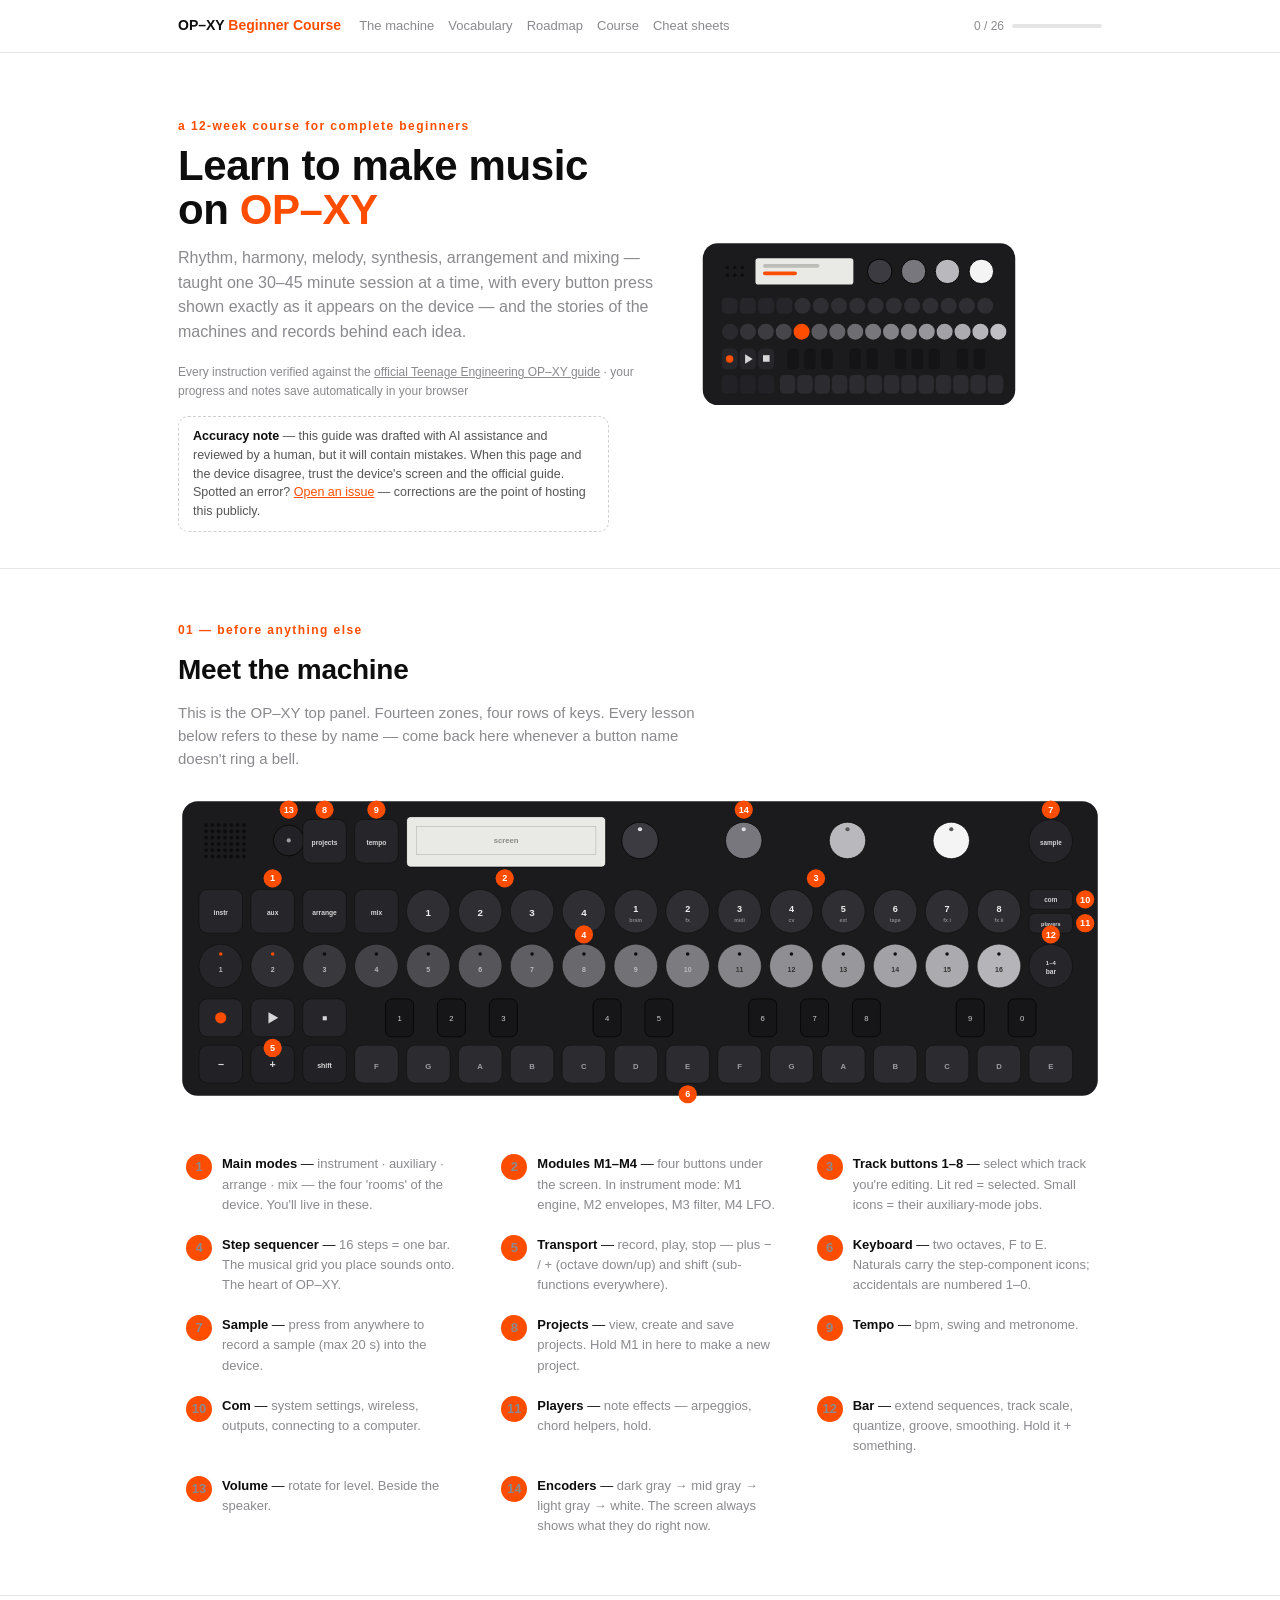
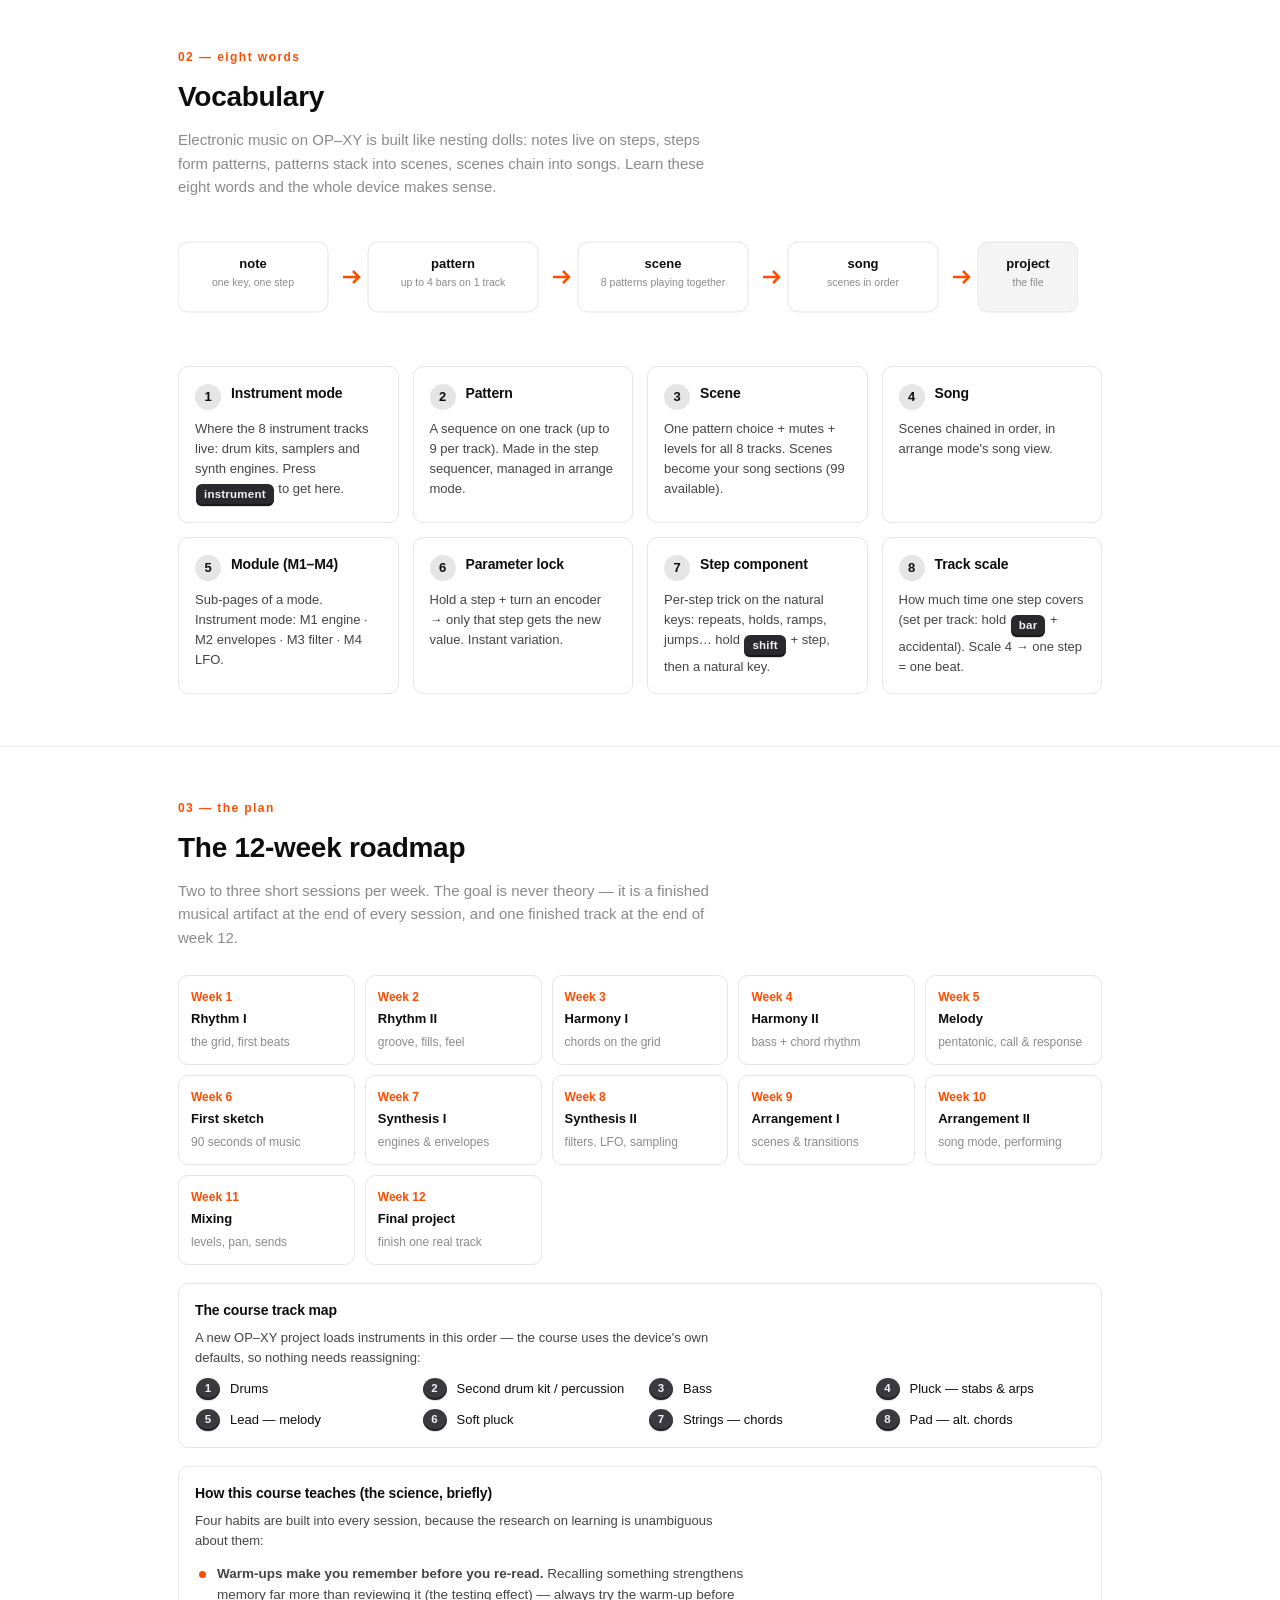
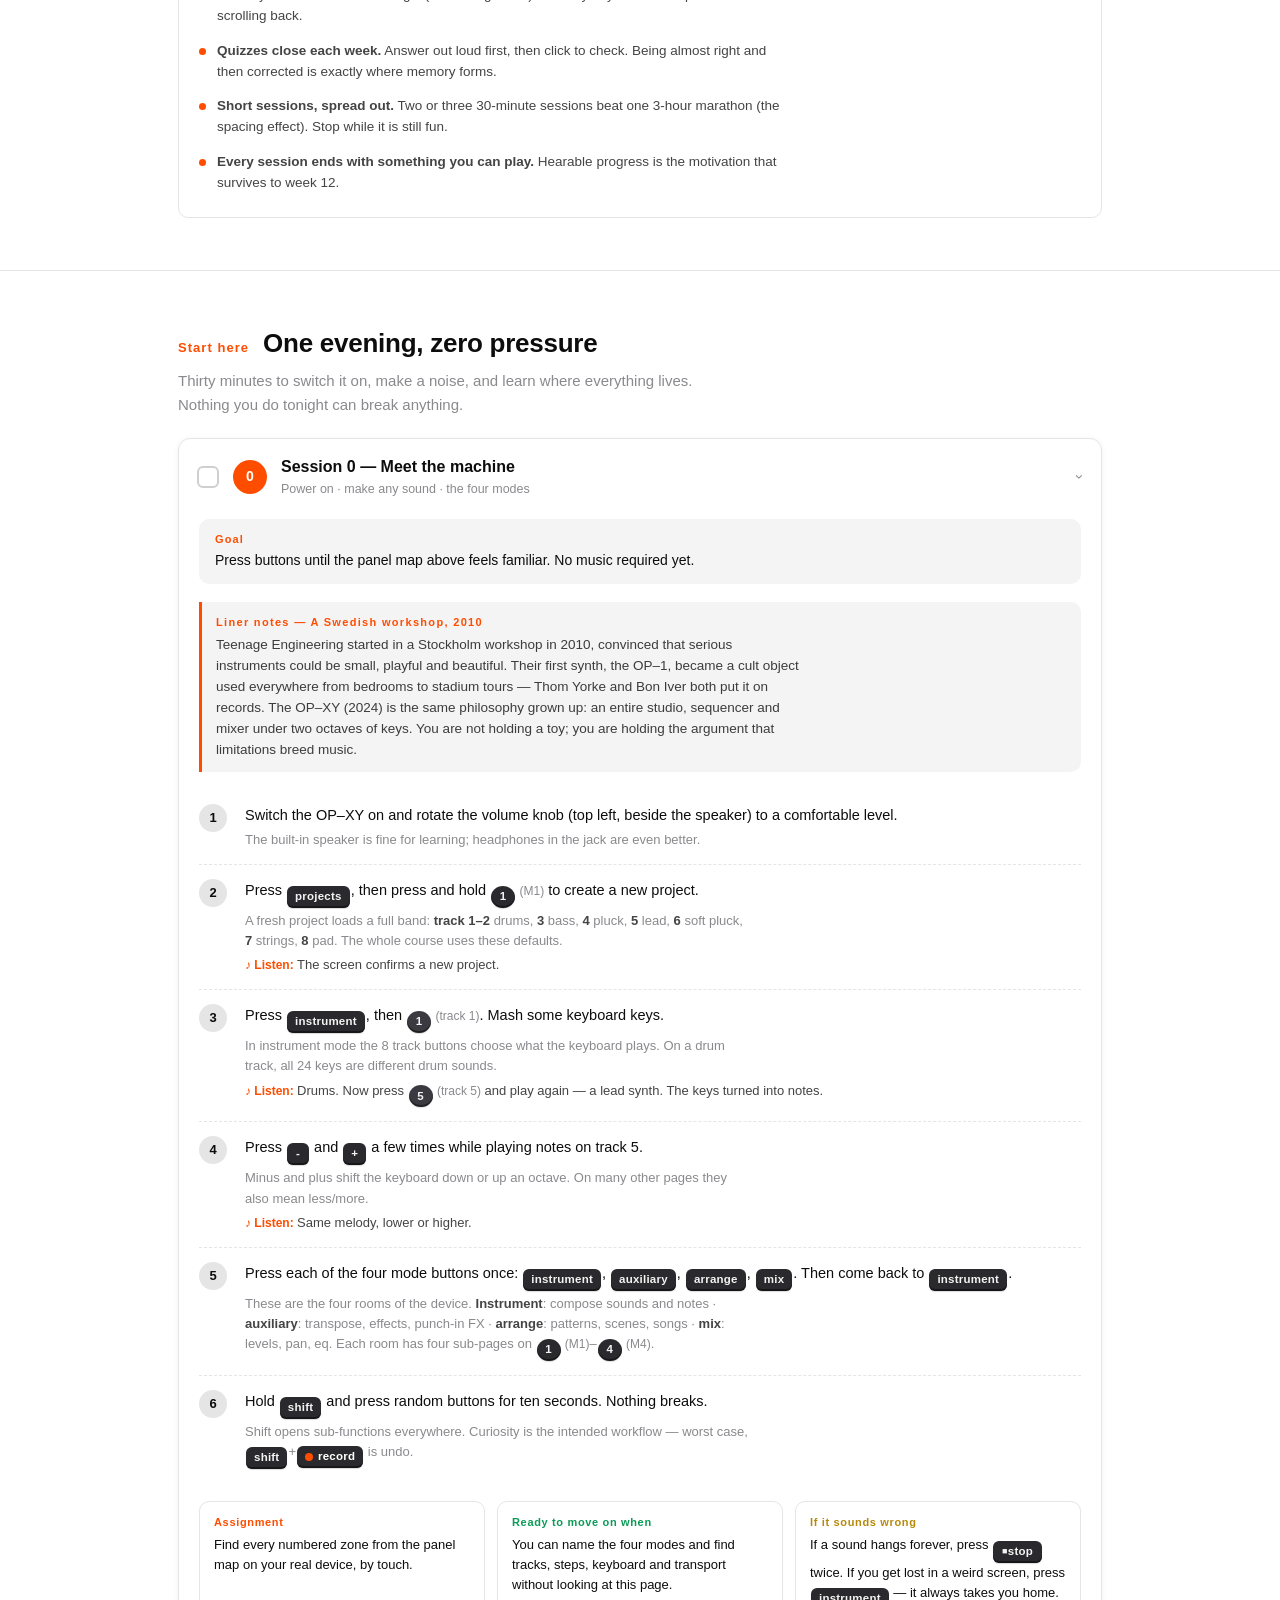
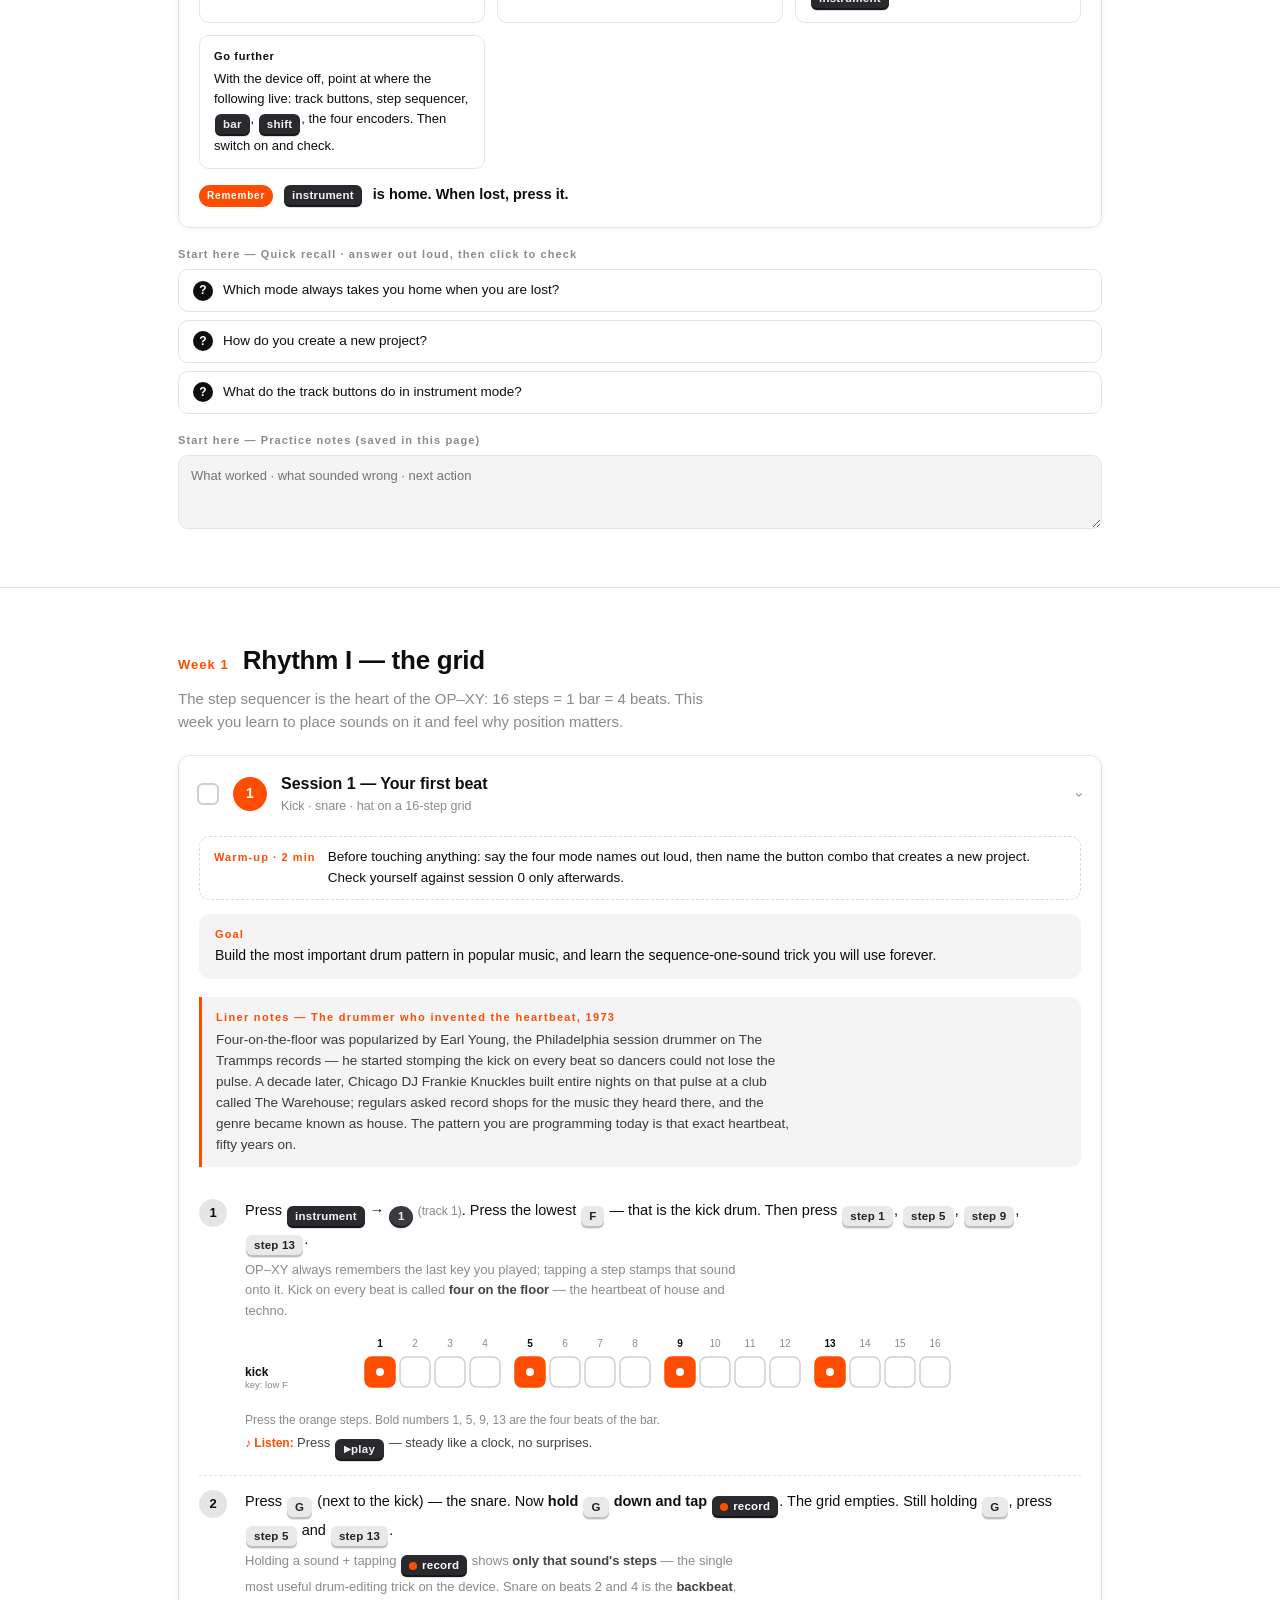
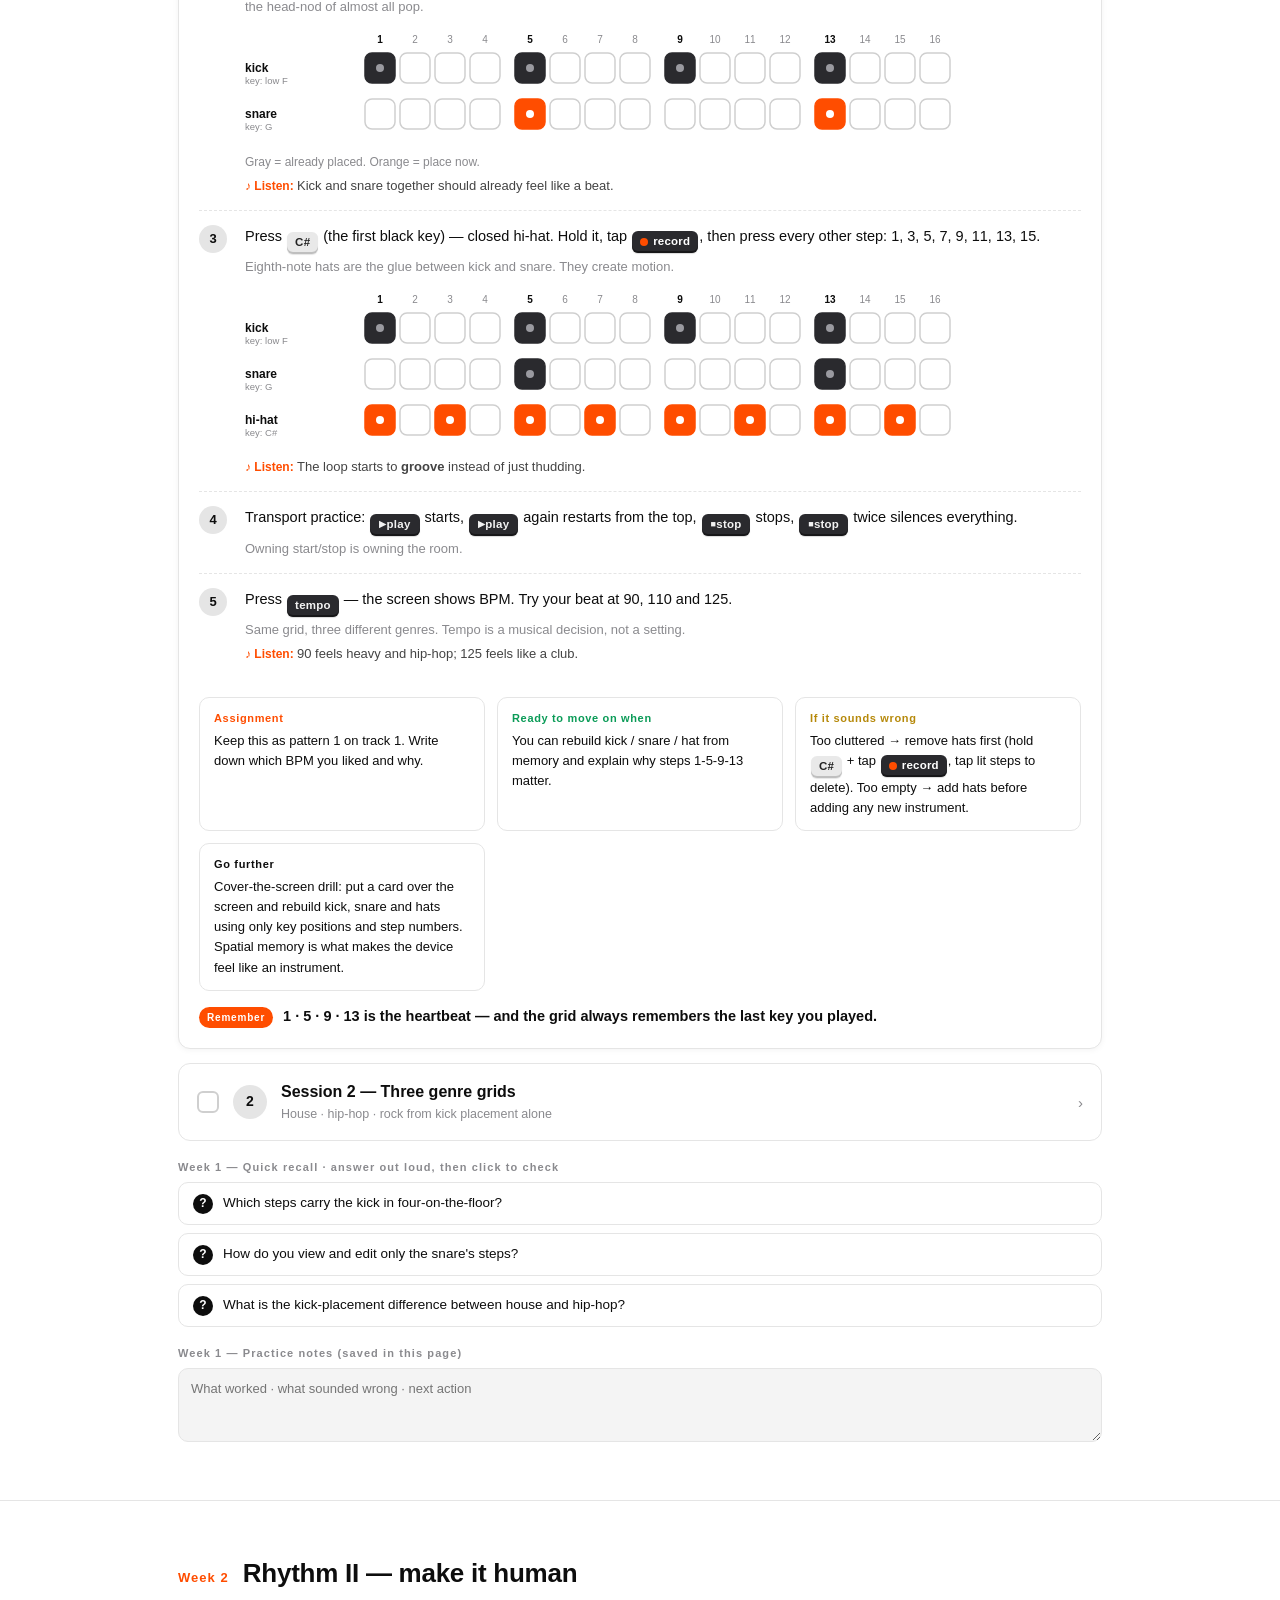
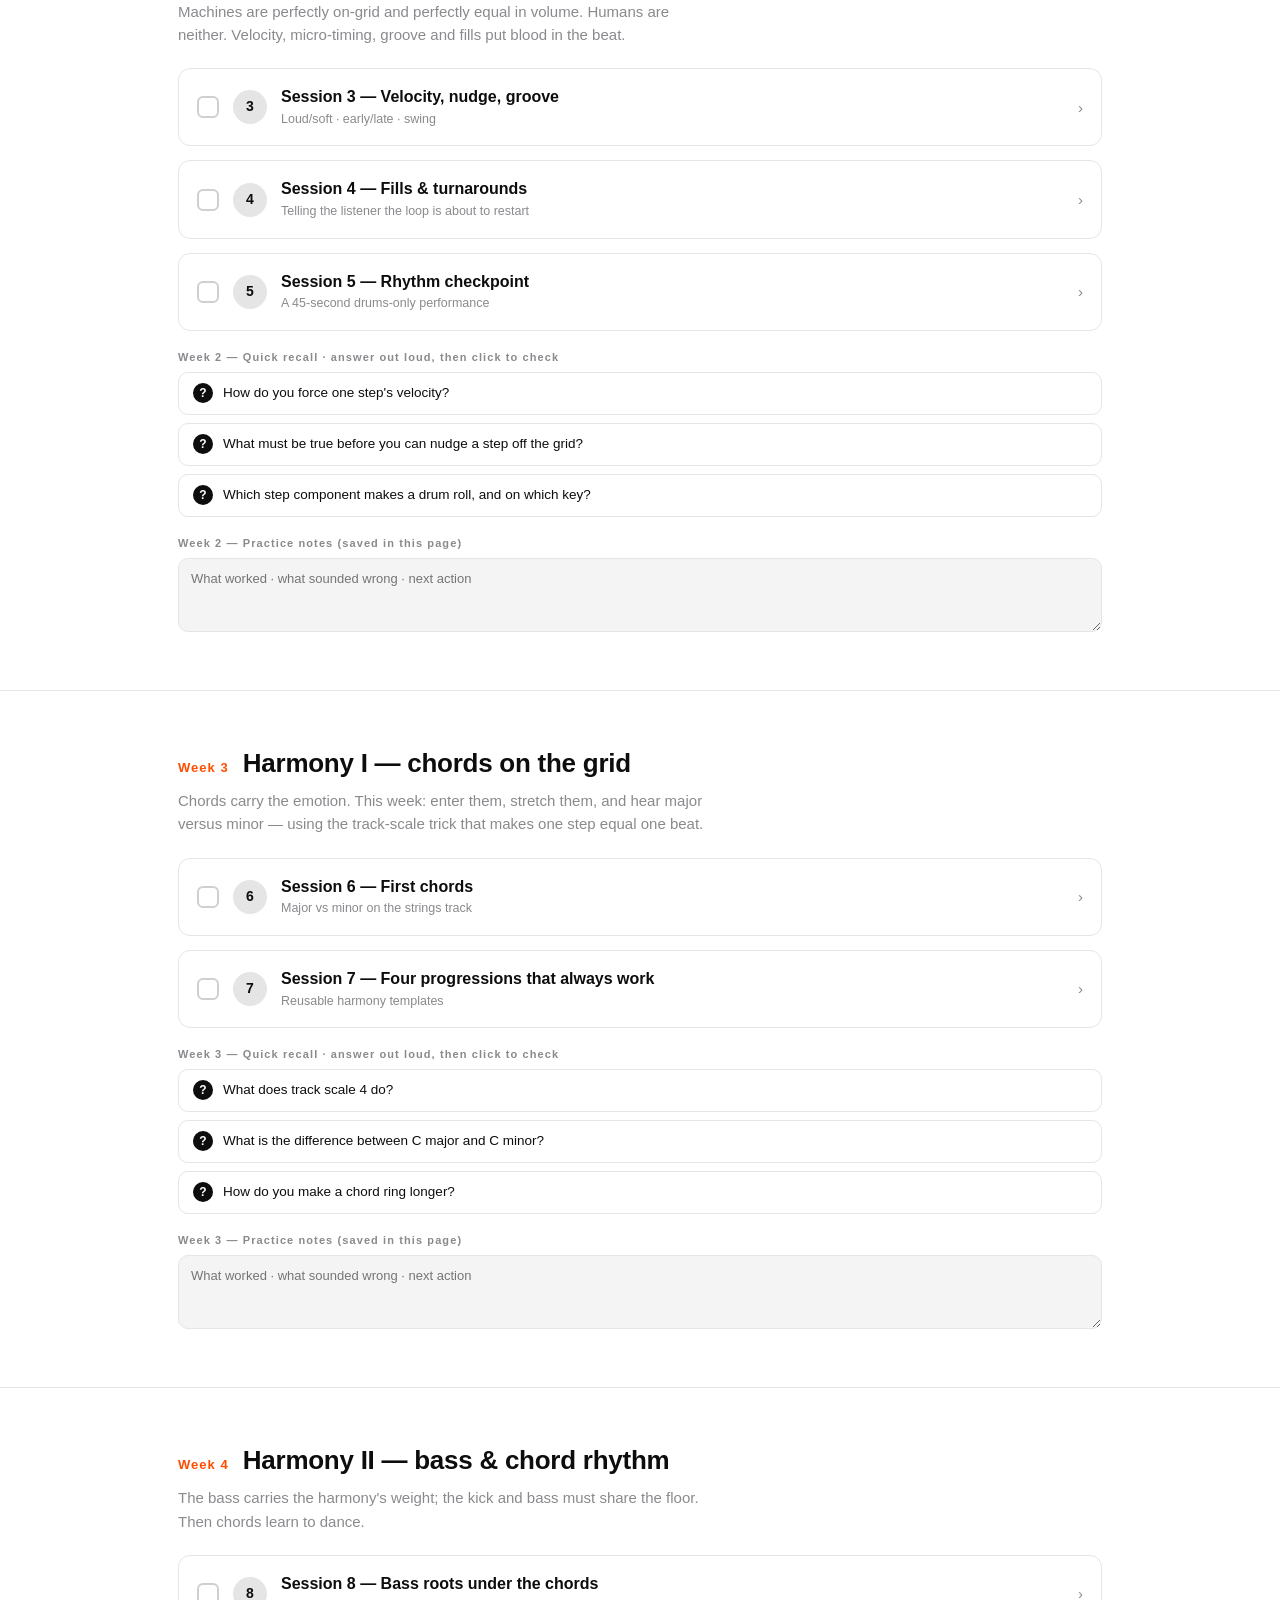
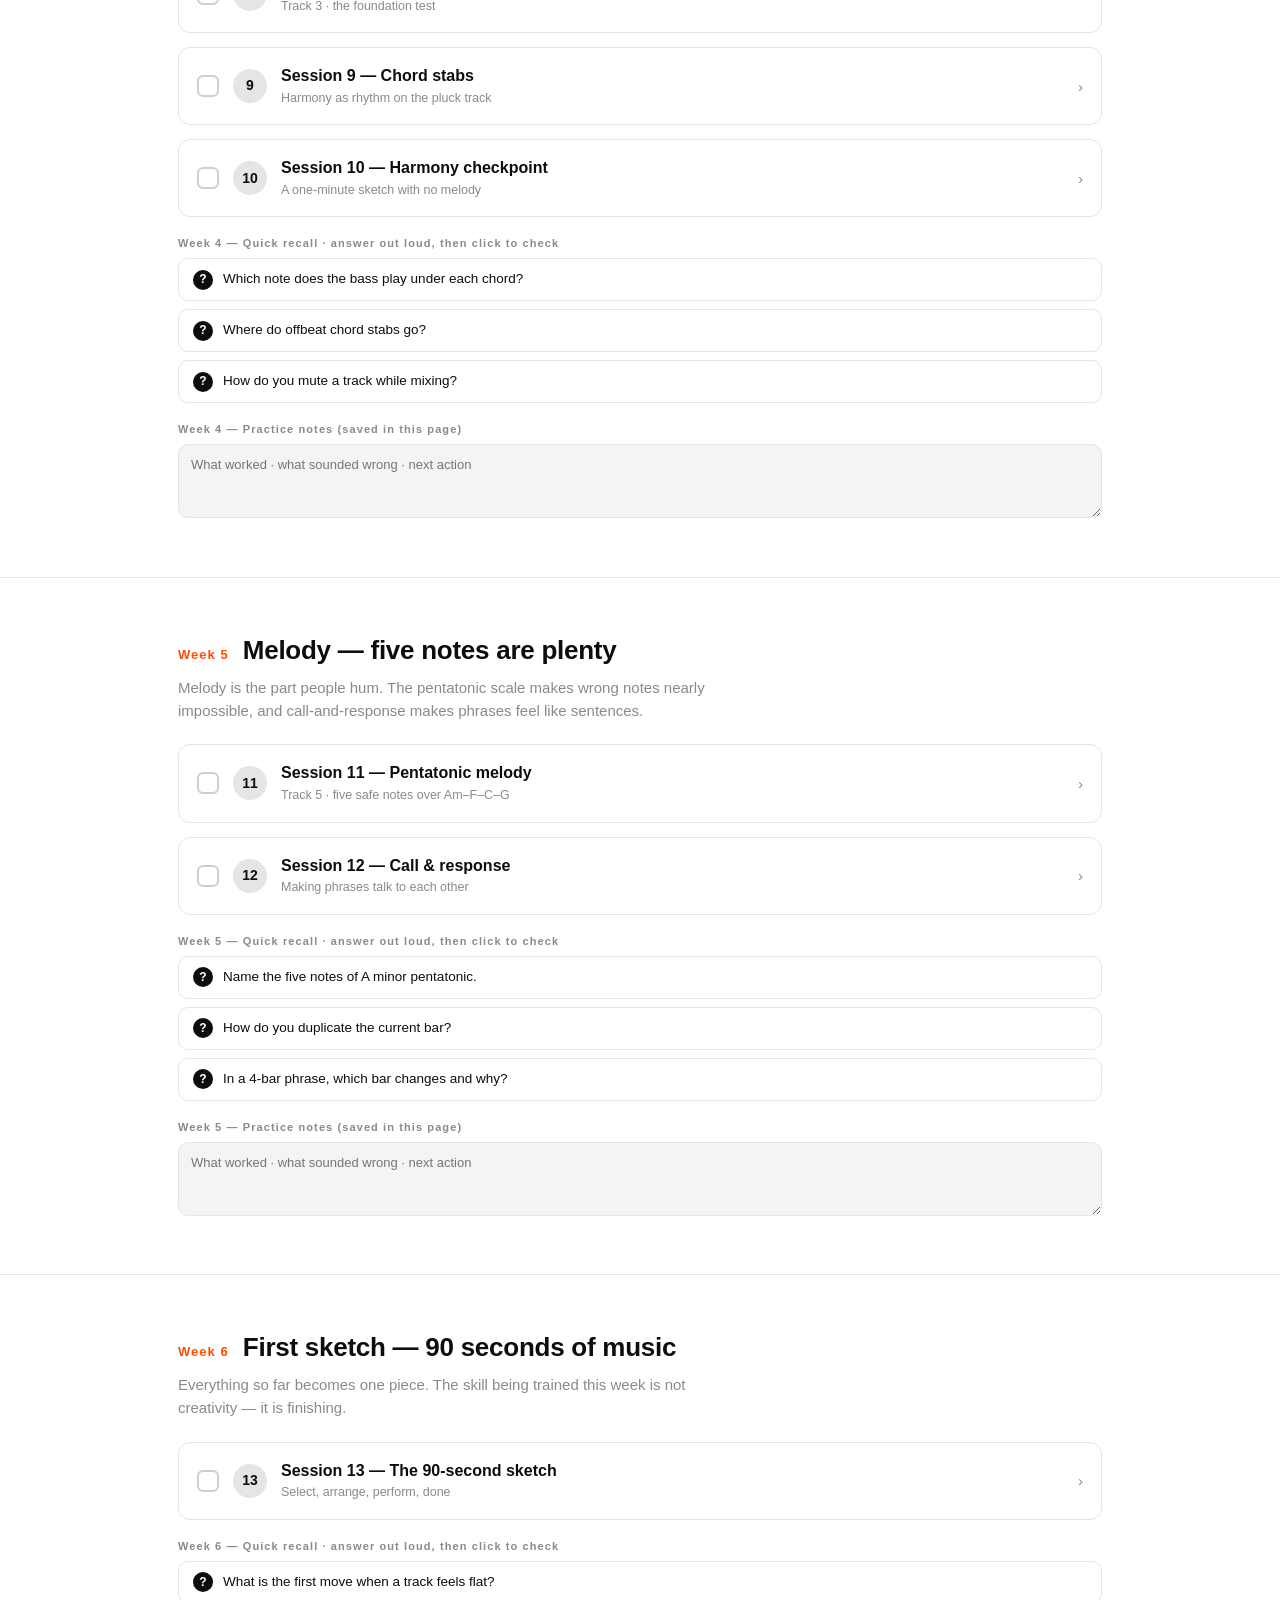
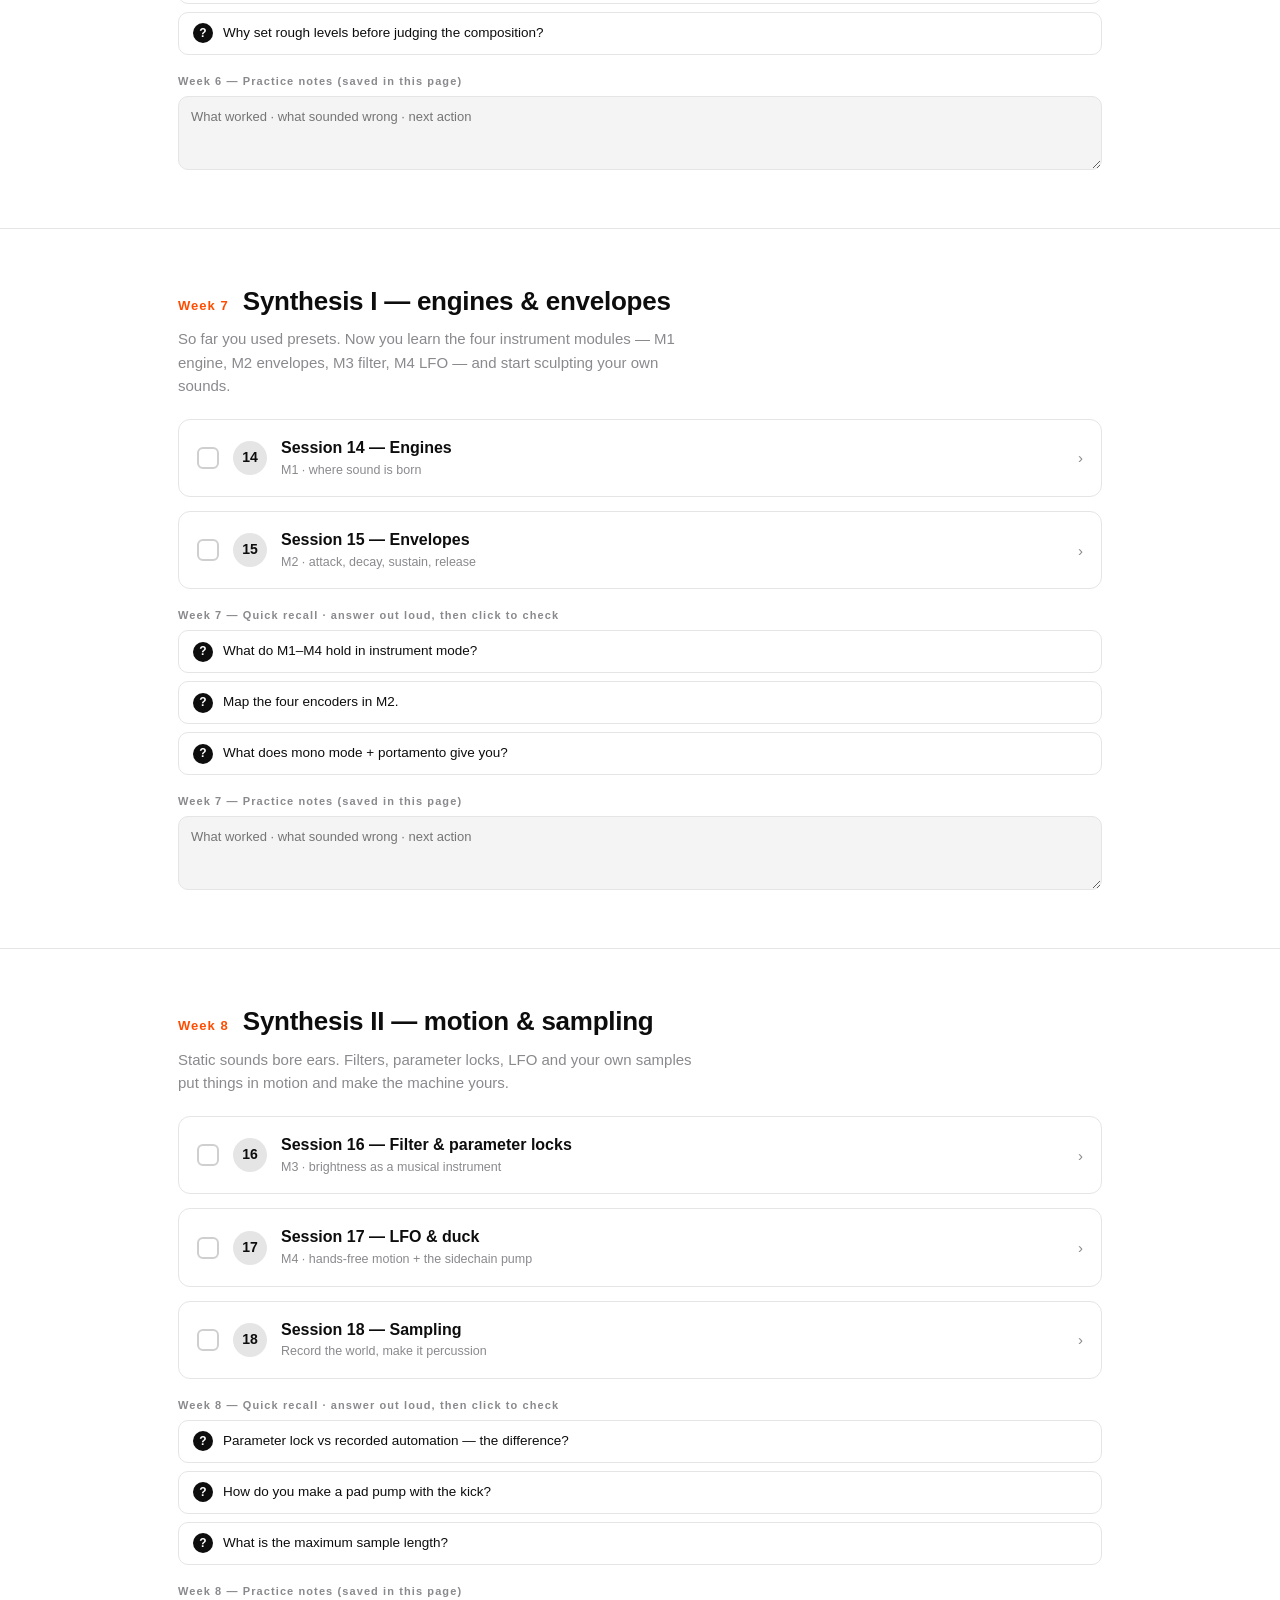
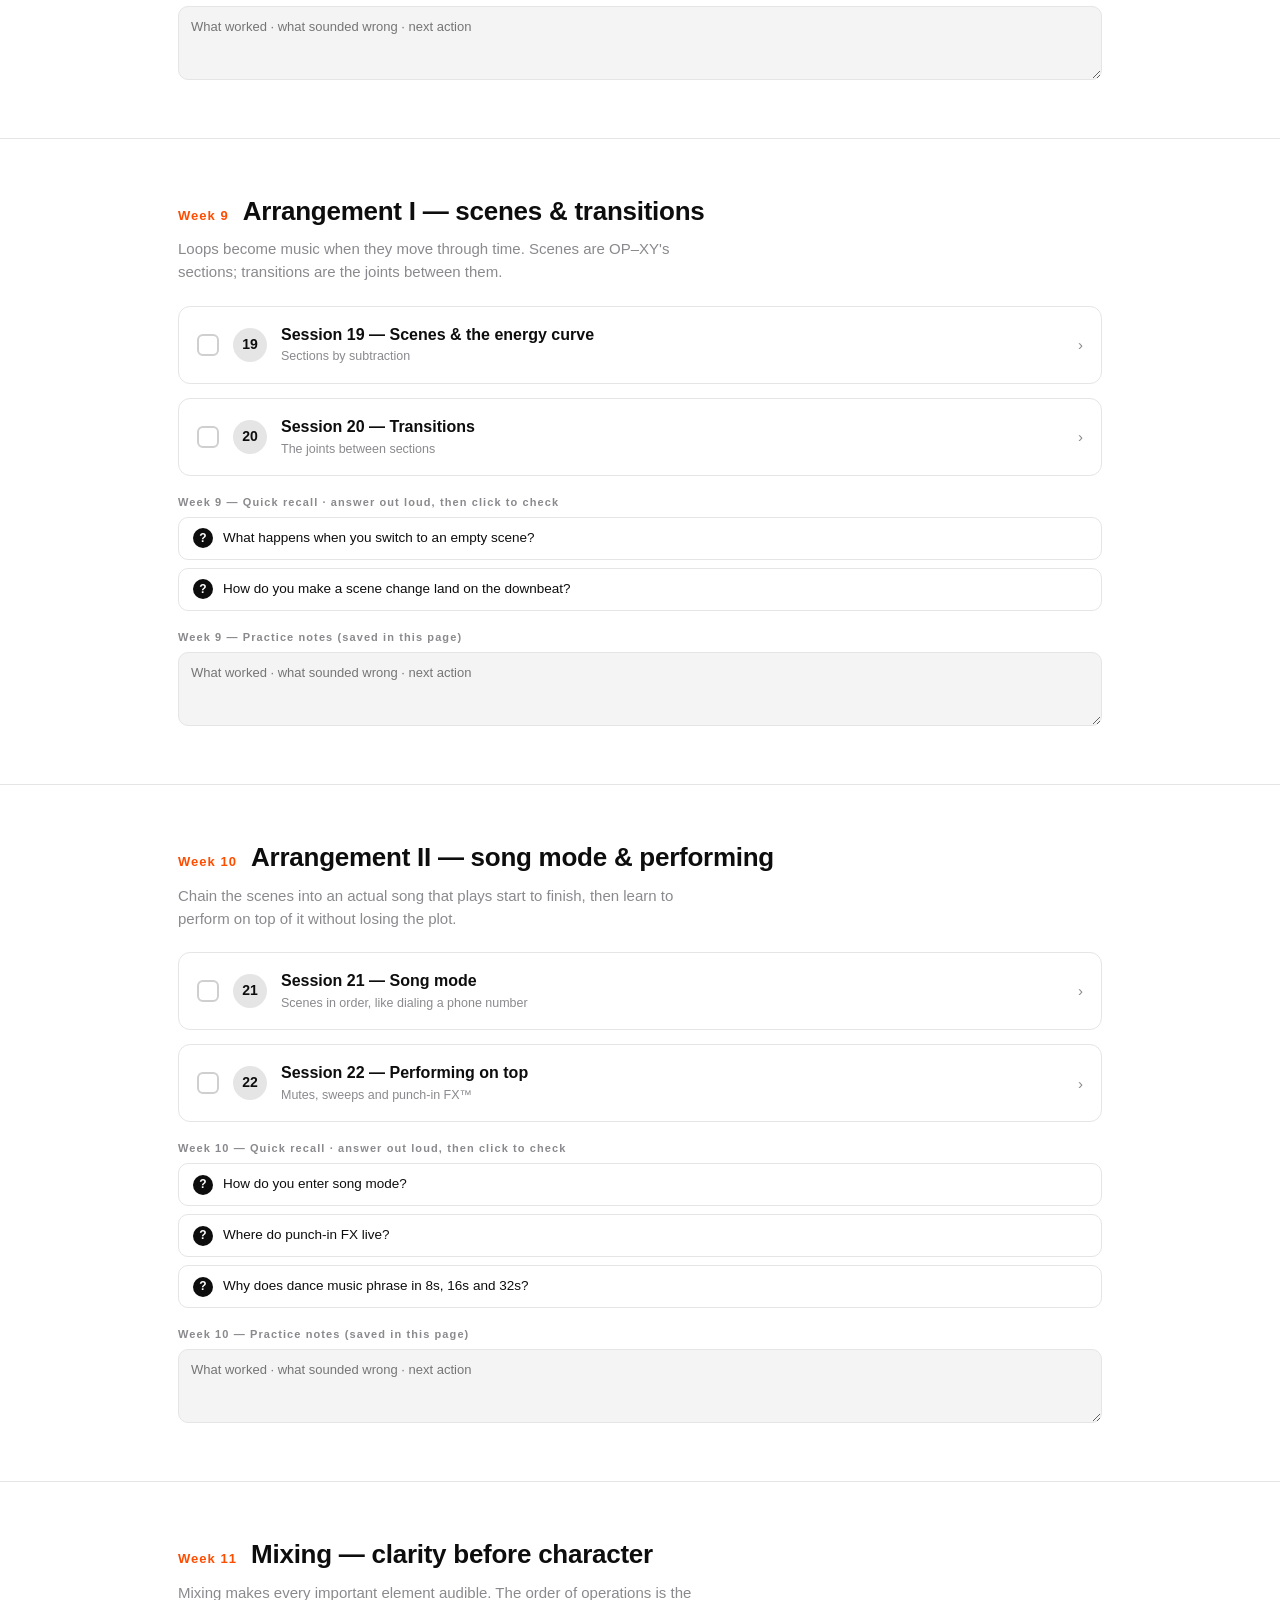
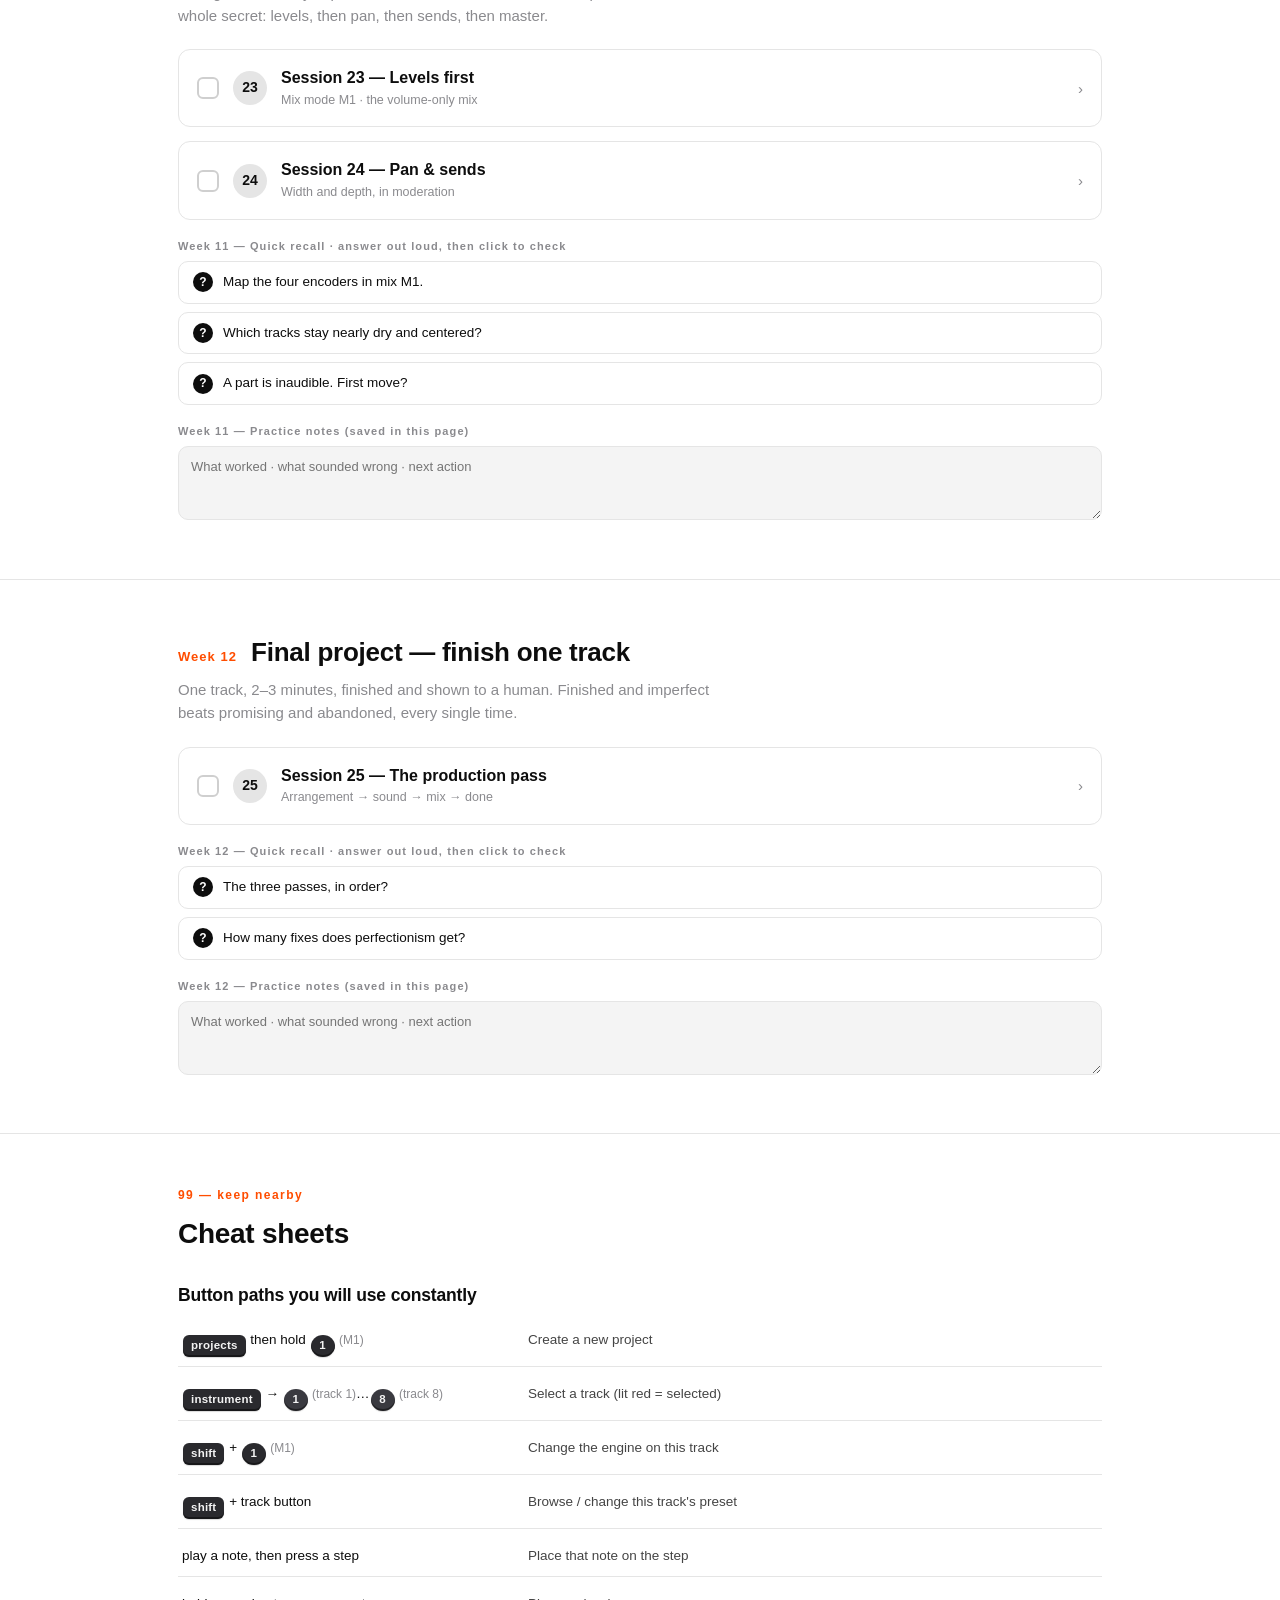
==== index.html @ 3b0684fc "Learn Music with OP-XY: a 12-week visual beginner course Single-file static site: 26 sessions, annot" ====
<!doctype html>
<html lang="en">
<head>
<meta charset="utf-8">
<meta name="viewport" content="width=device-width, initial-scale=1">
<title>Learn Music with OP–XY — a 12-week beginner course</title>
<meta name="description" content="A free, hands-on 12-week course for learning electronic music on the Teenage Engineering OP-XY: rhythm, harmony, melody, synthesis, arrangement and mixing, with visual step grids, keyboard diagrams and every button press shown.">
<meta property="og:title" content="Learn Music with OP–XY — a 12-week beginner course">
<meta property="og:description" content="From first beat to finished track: a free, visual, hands-on OP-XY course for complete beginners.">
<style>
:root{
  --ink:#0d0d0d; --paper:#ffffff; --soft:#f4f4f4; --line:#e5e5e5;
  --mid:#8a8a8e; --orange:#FF4D00; --panel:#1c1c1f; --key:#2a2a2e;
}
*{box-sizing:border-box; margin:0; padding:0}
html{scroll-behavior:smooth}
body{
  font-family:"Helvetica Neue",Helvetica,Arial,sans-serif;
  background:var(--paper); color:var(--ink);
  font-size:15px; line-height:1.55;
  -webkit-font-smoothing:antialiased;
}
.wrap{max-width:980px; margin:0 auto; padding:0 28px}
a{color:var(--ink)}
h1,h2,h3,h4{font-weight:600; letter-spacing:-.01em}
p{max-width:72ch}

/* ---------- top nav ---------- */
nav{
  position:sticky; top:0; z-index:50; background:rgba(255,255,255,.95);
  backdrop-filter:blur(8px); border-bottom:1px solid var(--line);
}
nav .wrap{display:flex; align-items:center; gap:18px; height:52px}
nav .brand{font-weight:700; font-size:14px; white-space:nowrap}
nav .brand span{color:var(--orange)}
nav .links{display:flex; gap:14px; overflow-x:auto; font-size:13px; color:var(--mid)}
nav .links a{color:var(--mid); text-decoration:none; white-space:nowrap}
nav .links a:hover{color:var(--ink)}
#progressWrap{margin-left:auto; display:flex; align-items:center; gap:8px; font-size:12px; color:var(--mid); white-space:nowrap}
#progressBar{width:90px; height:4px; background:var(--line); border-radius:2px; overflow:hidden}
#progressBar i{display:block; height:100%; width:0%; background:var(--orange); transition:width .3s}

/* ---------- hero ---------- */
header.hero{padding:64px 0 36px; border-bottom:1px solid var(--line)}
header.hero .cols{display:flex; gap:40px; align-items:center; flex-wrap:wrap}
header.hero img{width:300px; max-width:100%; border-radius:8px}
header.hero h1{font-size:42px; line-height:1.05; margin-bottom:14px}
header.hero h1 em{font-style:normal; color:var(--orange)}
header.hero p.sub{color:var(--mid); font-size:16px; max-width:54ch}
.meta{margin-top:18px; font-size:12px; color:var(--mid)}
.meta a{color:var(--mid)}
.accnote{margin-top:16px; border:1.5px dashed #cfcfcf; border-radius:10px; padding:10px 14px; font-size:12.5px; color:#555; max-width:62ch; line-height:1.5}
.accnote b{color:var(--ink)}
.accnote a{color:var(--orange)}

/* ---------- section scaffolding ---------- */
section.block{padding:52px 0; border-bottom:1px solid var(--line)}
.kicker{font-size:12px; text-transform:lowercase; letter-spacing:.12em; color:var(--orange); font-weight:700; margin-bottom:8px}
section.block>.wrap>h2{font-size:28px; margin-bottom:10px}
.lede{color:var(--mid); margin-bottom:26px; max-width:64ch}

/* numbered circle badge, TE style */
.badge{
  display:inline-flex; width:26px; height:26px; border-radius:50%;
  background:var(--line); color:var(--ink); font-size:13px; font-weight:600;
  align-items:center; justify-content:center; flex:none;
}
.badge.orange{background:var(--orange); color:#fff}

/* ---------- key / button chips ---------- */
.k{
  display:inline-flex; align-items:center; justify-content:center;
  min-width:22px; height:22px; padding:0 8px; border-radius:6px;
  background:var(--key); color:#f3f3f3; font-size:11.5px; font-weight:600;
  vertical-align:-5px; letter-spacing:.02em; white-space:nowrap;
  box-shadow:inset 0 -2px 0 rgba(0,0,0,.45), 0 1px 1px rgba(0,0,0,.15);
  margin:0 1px;
}
.k.km{border-radius:50%; min-width:24px; width:24px; padding:0}      /* M1-M4 */
.k.ktr{border-radius:50%; min-width:24px; width:24px; padding:0; background:#3a3a40}
.k.kw{background:#e9e9e9; color:#222; box-shadow:inset 0 -2px 0 rgba(0,0,0,.18), 0 1px 1px rgba(0,0,0,.1)}
.k.kacc{background:#111; border:1px solid #3c3c42}
.k.krec{background:#2a2a2e; color:#fff}
.k.krec::before{content:""; width:8px; height:8px; border-radius:50%; background:var(--orange); margin-right:5px}
.k.kplay::before{content:"▶"; font-size:9px; margin-right:0px}
.k.kstop::before{content:"■"; font-size:9px; margin-right:0px}
.k.kplay,.k.kstop{padding:0 9px}
.k.kplay::after,.k.kstop::after{content:none}
.enc{
  display:inline-block; width:15px; height:15px; border-radius:50%;
  vertical-align:-2px; border:1px solid rgba(0,0,0,.35); margin:0 2px;
  box-shadow:inset -2px -2px 3px rgba(0,0,0,.25);
}
.enc.dark{background:#3b3b41}.enc.mid{background:#77777d}.enc.light{background:#b9b9bd}.enc.white{background:#f4f4f4}
.encname{font-size:12px; color:var(--mid)}

/* ---------- cards / tables ---------- */
.cardgrid{display:grid; grid-template-columns:repeat(auto-fill,minmax(210px,1fr)); gap:14px}
.card{border:1px solid var(--line); border-radius:10px; padding:16px; background:#fff}
.card h4{font-size:14px; margin-bottom:6px}
.card p{font-size:13px; color:#444}
.card .term{display:flex; gap:10px; align-items:center; margin-bottom:8px}

table.t{width:100%; border-collapse:collapse; font-size:13.5px}
table.t th{ text-align:left; font-size:11px; letter-spacing:.1em; text-transform:lowercase; color:var(--mid); font-weight:600; padding:8px 10px; border-bottom:2px solid var(--ink)}
table.t td{padding:9px 10px; border-bottom:1px solid var(--line); vertical-align:top}
table.t tr td:first-child{white-space:nowrap}

/* ---------- roadmap ---------- */
.roadmap{display:grid; grid-template-columns:repeat(auto-fill,minmax(150px,1fr)); gap:10px}
.roadmap .wk{border:1px solid var(--line); border-radius:10px; padding:12px}
.roadmap .wk b{display:block; font-size:12px; color:var(--orange); margin-bottom:2px}
.roadmap .wk span{font-size:13px; font-weight:600; display:block}
.roadmap .wk em{font-style:normal; font-size:12px; color:var(--mid)}

/* ---------- week & session ---------- */
.weekhead{display:flex; align-items:baseline; gap:14px; margin:0 0 6px}
.weekhead .wno{font-size:13px; font-weight:700; color:var(--orange); letter-spacing:.08em}
.weekhead h2{font-size:26px}
.weekgoal{color:var(--mid); margin-bottom:22px; max-width:64ch}

details.session{border:1px solid var(--line); border-radius:12px; margin-bottom:14px; background:#fff; overflow:hidden}
details.session[open]{box-shadow:0 1px 6px rgba(0,0,0,.05)}
details.session>summary{
  list-style:none; cursor:pointer; display:flex; align-items:center; gap:14px;
  padding:16px 18px; user-select:none;
}
details.session>summary::-webkit-details-marker{display:none}
details.session>summary .sno{
  flex:none; width:34px; height:34px; border-radius:50%; background:var(--line);
  display:flex; align-items:center; justify-content:center; font-weight:700; font-size:14px;
}
details.session[open]>summary .sno{background:var(--orange); color:#fff}
details.session>summary .stitle{font-weight:600; font-size:16px}
details.session>summary .ssub{font-size:12.5px; color:var(--mid); display:block; font-weight:400}
details.session>summary .chev{margin-left:auto; color:var(--mid); transition:transform .2s; flex:none}
details.session[open]>summary .chev{transform:rotate(90deg)}
.done-toggle{
  flex:none; width:22px; height:22px; border-radius:6px; border:2px solid #cfcfcf;
  background:#fff; cursor:pointer; position:relative;
}
.done-toggle.on{background:var(--orange); border-color:var(--orange)}
.done-toggle.on::after{content:"✓"; color:#fff; font-size:13px; font-weight:700; position:absolute; inset:0; display:flex; align-items:center; justify-content:center}
details.session.isdone>summary .stitle{color:var(--mid); text-decoration:line-through; text-decoration-thickness:1px}

.sbody{padding:4px 20px 20px}
.goal{
  background:var(--soft); border-radius:10px; padding:12px 16px; margin-bottom:18px;
  font-size:14px; max-width:none;
}
.goal b{color:var(--orange); font-size:11px; letter-spacing:.1em; display:block; margin-bottom:2px}

ol.steps{list-style:none; counter-reset:st}
ol.steps>li{
  counter-increment:st; position:relative; padding:14px 0 14px 46px;
  border-top:1px dashed var(--line);
}
ol.steps>li:first-child{border-top:none}
ol.steps>li::before{
  content:counter(st); position:absolute; left:0; top:14px;
  width:28px; height:28px; border-radius:50%; background:var(--line);
  display:flex; align-items:center; justify-content:center; font-size:13px; font-weight:700;
}
.do{font-size:14.5px; margin-bottom:3px}
.why{font-size:13px; color:var(--mid); max-width:70ch}
.why b{color:#444; font-weight:600}
.listen{font-size:13px; color:#444; margin-top:4px}
.listen::before{content:"♪ Listen: "; color:var(--orange); font-weight:700; font-size:12px}
.viz{margin:12px 0 4px; overflow-x:auto}
.viz svg{display:block}
.vizcap{font-size:12px; color:var(--mid); margin-top:6px}

.sfoot{display:grid; grid-template-columns:repeat(auto-fit,minmax(220px,1fr)); gap:12px; margin-top:18px}
.sfoot .fcell{border:1px solid var(--line); border-radius:10px; padding:12px 14px; font-size:13px}
.sfoot .fcell b{display:block; font-size:11px; letter-spacing:.06em; margin-bottom:4px}
.fcell.assign b{color:var(--orange)}
.fcell.ready b{color:#0a9b57}
.fcell.fix b{color:#b6890a}
.fcell.challenge b{color:#0d0d0d}

.warm{display:flex; gap:12px; align-items:baseline; border:1px dashed #d9d9d9; border-radius:10px; padding:10px 14px; margin-bottom:14px; font-size:13.5px}
.warm b{flex:none; font-size:11px; letter-spacing:.1em; color:var(--orange); font-weight:700}

aside.story{border-left:3px solid var(--orange); background:var(--soft); padding:12px 16px 12px 14px; border-radius:0 10px 10px 0; margin:0 0 18px}
aside.story b{display:block; font-size:11px; letter-spacing:.12em; color:var(--orange); font-weight:700; margin-bottom:4px}
aside.story p{font-size:13.5px; color:#3c3c3c; max-width:78ch}

.remember{margin-top:14px; font-size:14.5px; font-weight:600; display:flex; gap:10px; align-items:baseline}
.remember::before{content:"Remember"; flex:none; color:#fff; background:var(--orange); font-size:10px; font-weight:700; letter-spacing:.08em; padding:3px 8px; border-radius:20px}

details.quiz{border:1px solid var(--line); border-radius:10px; margin-bottom:8px; background:#fff}
details.quiz summary{list-style:none; cursor:pointer; padding:10px 14px; font-size:13.5px; display:flex; gap:10px; align-items:baseline}
details.quiz summary::-webkit-details-marker{display:none}
details.quiz summary::before{content:"?"; flex:none; width:20px; height:20px; border-radius:50%; background:var(--ink); color:#fff; font-weight:700; font-size:12px; display:flex; align-items:center; justify-content:center}
details.quiz .qa{padding:0 14px 12px 44px; font-size:13.5px; color:#444}
details.quiz .qa::before{content:"→ "; color:var(--orange); font-weight:700}
.nicelist{margin:4px 0 0; padding:0; list-style:none}
.nicelist li{padding:7px 0 7px 22px; position:relative; font-size:13.5px; color:#444; max-width:78ch}
.nicelist li::before{content:""; position:absolute; left:4px; top:14px; width:7px; height:7px; border-radius:50%; background:var(--orange)}
.trackmap{display:grid; grid-template-columns:repeat(auto-fill,minmax(200px,1fr)); gap:9px 16px; font-size:13px}
.trackmap div{display:flex; gap:9px; align-items:center}

/* ---------- device map ---------- */
#devmap svg{width:100%; height:auto}
.maplegend{display:grid; grid-template-columns:repeat(auto-fill,minmax(280px,1fr)); gap:6px 22px; margin-top:22px}
.maplegend .li{display:flex; gap:10px; font-size:13px; padding:7px 8px; border-radius:8px; align-items:flex-start; cursor:default}
.maplegend .li:hover{background:var(--soft)}
.maplegend .li b{font-weight:600}
.maplegend .li span{color:var(--mid)}

/* ---------- notes ---------- */
.notesbox{width:100%; min-height:74px; border:1px solid var(--line); border-radius:10px; padding:10px 12px; font:inherit; font-size:13px; resize:vertical; background:var(--soft)}
.noteslabel{font-size:11px; letter-spacing:.1em; color:var(--mid); font-weight:700; margin:18px 0 6px}

/* ---------- cheat sheet ---------- */
.cheat{display:grid; grid-template-columns:1fr; gap:8px}
.cheat .row{display:flex; gap:16px; align-items:baseline; padding:9px 4px; border-bottom:1px solid var(--line); font-size:13.5px}
.cheat .row .combo{flex:none; width:330px}
.cheat .row .what{color:#444}
.rules{counter-reset:r; max-width:74ch}
.rules li{list-style:none; counter-increment:r; padding:10px 0 10px 44px; position:relative; border-bottom:1px solid var(--line); font-size:14px}
.rules li::before{content:counter(r); position:absolute; left:0; top:10px; width:26px;height:26px;border-radius:50%; background:var(--ink); color:#fff; display:flex; align-items:center; justify-content:center; font-size:13px; font-weight:700}

footer{padding:40px 0 80px; font-size:12.5px; color:var(--mid)}
footer a{color:var(--mid)}

@media (max-width:700px){
  .cheat .row{flex-direction:column; gap:4px}
  .cheat .row .combo{width:auto}
  header.hero h1{font-size:32px}
}
@media print{
  nav,#progressWrap,.done-toggle{display:none}
  details.session{page-break-inside:avoid}
  section.block{padding:24px 0}
}
</style>
</head>
<body>

<nav>
  <div class="wrap">
    <div class="brand">OP–XY <span>Beginner Course</span></div>
    <div class="links">
      <a href="#map">The machine</a><a href="#vocab">Vocabulary</a><a href="#roadmap">Roadmap</a><a href="#course">Course</a><a href="#cheats">Cheat sheets</a>
    </div>
    <div id="progressWrap"><span id="progressTxt">0 / 26</span><div id="progressBar"><i></i></div></div>
  </div>
</nav>

<header class="hero">
  <div class="wrap cols">
    <div>
      <div class="kicker">A 12-week course for complete beginners</div>
      <h1>learn to make music<br>on <em>OP–XY</em></h1>
      <p class="sub">rhythm, harmony, melody, synthesis, arrangement and mixing — taught one 30–45 minute session at a time, with every button press shown exactly as it appears on the device — and the stories of the machines and records behind each idea.</p>
      <p class="meta">every instruction verified against the <a href="https://teenage.engineering/guides/op-xy" target="_blank">official Teenage&nbsp;Engineering OP–XY guide</a> · your progress and notes save automatically in your browser</p>
      <div class="accnote"><b>Accuracy note</b> — this guide was drafted with AI assistance and reviewed by a human, but it will contain mistakes. When this page and the device disagree, trust the device's screen and the official guide. Spotted an error? <a href="https://github.com/akanwar/learnmusicopxy/issues" target="_blank">Open an issue</a> — corrections are the point of hosting this publicly.</div>
    </div>
    <svg viewBox="0 0 340 200" width="320" aria-label="Schematic illustration of the OP-XY front panel" xmlns="http://www.w3.org/2000/svg" style="flex:none">
      <rect x="4" y="14" width="332" height="172" rx="16" fill="#1b1b1e"/>
      <g><circle cx="30" cy="40" r="1.8" fill="#0c0c0d"/><circle cx="38" cy="40" r="1.8" fill="#0c0c0d"/><circle cx="46" cy="40" r="1.8" fill="#0c0c0d"/><circle cx="30" cy="48" r="1.8" fill="#0c0c0d"/><circle cx="38" cy="48" r="1.8" fill="#0c0c0d"/><circle cx="46" cy="48" r="1.8" fill="#0c0c0d"/></g>
      <rect x="60" y="30" width="104" height="28" rx="3" fill="#e9e9e6"/>
      <rect x="68" y="36" width="60" height="4" rx="2" fill="#bdbdb8"/>
      <rect x="68" y="44" width="36" height="4" rx="2" fill="#FF4D00"/>
      <circle cx="192" cy="44" r="13" fill="#3b3b41" stroke="#000"/><circle cx="228" cy="44" r="13" fill="#77777d" stroke="#000"/>
      <circle cx="264" cy="44" r="13" fill="#b9b9bd" stroke="#000"/><circle cx="300" cy="44" r="13" fill="#f4f4f4" stroke="#000"/>
      <g><rect x="24" y="72" width="17" height="17" rx="5" fill="#26262a"/><rect x="43.4" y="72" width="17" height="17" rx="5" fill="#26262a"/><rect x="62.8" y="72" width="17" height="17" rx="5" fill="#26262a"/><rect x="82.2" y="72" width="17" height="17" rx="5" fill="#26262a"/><circle cx="110" cy="80.5" r="8.5" fill="#2e2e33"/><circle cx="129.4" cy="80.5" r="8.5" fill="#2e2e33"/><circle cx="148.8" cy="80.5" r="8.5" fill="#2e2e33"/><circle cx="168.2" cy="80.5" r="8.5" fill="#2e2e33"/><circle cx="187.6" cy="80.5" r="8.5" fill="#2e2e33"/><circle cx="207" cy="80.5" r="8.5" fill="#2e2e33"/><circle cx="226.4" cy="80.5" r="8.5" fill="#2e2e33"/><circle cx="245.8" cy="80.5" r="8.5" fill="#2e2e33"/><circle cx="265.2" cy="80.5" r="8.5" fill="#2e2e33"/><circle cx="284.6" cy="80.5" r="8.5" fill="#2e2e33"/><circle cx="304" cy="80.5" r="8.5" fill="#2e2e33"/></g>
      <g><circle cx="33" cy="108" r="8.5" fill="#2a2a2e"/><circle cx="52" cy="108" r="8.5" fill="#333338"/><circle cx="71" cy="108" r="8.5" fill="#3c3c41"/><circle cx="90" cy="108" r="8.5" fill="#46464b"/><circle cx="109" cy="108" r="8.5" fill="#FF4D00"/><circle cx="128" cy="108" r="8.5" fill="#59595e"/><circle cx="147" cy="108" r="8.5" fill="#636368"/><circle cx="166" cy="108" r="8.5" fill="#6d6d72"/><circle cx="185" cy="108" r="8.5" fill="#77777c"/><circle cx="204" cy="108" r="8.5" fill="#828287"/><circle cx="223" cy="108" r="8.5" fill="#8c8c91"/><circle cx="242" cy="108" r="8.5" fill="#96969b"/><circle cx="261" cy="108" r="8.5" fill="#a1a1a6"/><circle cx="280" cy="108" r="8.5" fill="#ababb0"/><circle cx="299" cy="108" r="8.5" fill="#b5b5ba"/><circle cx="318" cy="108" r="8.5" fill="#bfbfc4"/></g>
      <g><rect x="24" y="126" width="17" height="22" rx="5" fill="#26262a"/><circle cx="32.5" cy="137" r="4" fill="#FF4D00"/><rect x="43.4" y="126" width="17" height="22" rx="5" fill="#26262a"/><polygon points="49,132 49,142 57,137" fill="#d7d7d9"/><rect x="62.8" y="126" width="17" height="22" rx="5" fill="#26262a"/><rect x="68" y="133" width="7" height="7" fill="#d7d7d9"/><rect x="94" y="126" width="12" height="22" rx="4" fill="#141416"/><rect x="112" y="126" width="12" height="22" rx="4" fill="#141416"/><rect x="130" y="126" width="12" height="22" rx="4" fill="#141416"/><rect x="160" y="126" width="12" height="22" rx="4" fill="#141416"/><rect x="178" y="126" width="12" height="22" rx="4" fill="#141416"/><rect x="208" y="126" width="12" height="22" rx="4" fill="#141416"/><rect x="226" y="126" width="12" height="22" rx="4" fill="#141416"/><rect x="244" y="126" width="12" height="22" rx="4" fill="#141416"/><rect x="274" y="126" width="12" height="22" rx="4" fill="#141416"/><rect x="292" y="126" width="12" height="22" rx="4" fill="#141416"/></g>
      <g><rect x="24" y="154" width="17" height="20" rx="5" fill="#222226"/><rect x="43.4" y="154" width="17" height="20" rx="5" fill="#222226"/><rect x="62.8" y="154" width="17" height="20" rx="5" fill="#222226"/><rect x="86" y="154" width="16.4" height="20" rx="5" fill="#2c2c30"/><rect x="104.4" y="154" width="16.4" height="20" rx="5" fill="#2c2c30"/><rect x="122.8" y="154" width="16.4" height="20" rx="5" fill="#2c2c30"/><rect x="141.2" y="154" width="16.4" height="20" rx="5" fill="#2c2c30"/><rect x="159.6" y="154" width="16.4" height="20" rx="5" fill="#2c2c30"/><rect x="178" y="154" width="16.4" height="20" rx="5" fill="#2c2c30"/><rect x="196.4" y="154" width="16.4" height="20" rx="5" fill="#2c2c30"/><rect x="214.8" y="154" width="16.4" height="20" rx="5" fill="#2c2c30"/><rect x="233.2" y="154" width="16.4" height="20" rx="5" fill="#2c2c30"/><rect x="251.6" y="154" width="16.4" height="20" rx="5" fill="#2c2c30"/><rect x="270" y="154" width="16.4" height="20" rx="5" fill="#2c2c30"/><rect x="288.4" y="154" width="16.4" height="20" rx="5" fill="#2c2c30"/><rect x="306.8" y="154" width="16.4" height="20" rx="5" fill="#2c2c30"/></g>
    </svg>
  </div>
</header>

<!-- ============ DEVICE MAP ============ -->
<section class="block" id="map">
  <div class="wrap">
    <div class="kicker">01 — Before anything else</div>
    <h2>meet the machine</h2>
    <p class="lede">this is the OP–XY top panel. fourteen zones, four rows of keys. every lesson below refers to these by name — come back here whenever a button name doesn't ring a bell.</p>
    <div id="devmap"></div>
    <div class="maplegend" id="maplegend"></div>
  </div>
</section>

<!-- ============ VOCABULARY ============ -->
<section class="block" id="vocab">
  <div class="wrap">
    <div class="kicker">02 — Eight words</div>
    <h2>vocabulary</h2>
    <p class="lede">electronic music on OP–XY is built like nesting dolls: notes live on steps, steps form patterns, patterns stack into scenes, scenes chain into songs. learn these eight words and the whole device makes sense.</p>
    <div class="viz" id="nestviz"></div>
    <div class="cardgrid" id="vocabgrid" style="margin-top:22px"></div>
  </div>
</section>

<!-- ============ ROADMAP ============ -->
<section class="block" id="roadmap">
  <div class="wrap">
    <div class="kicker">03 — The plan</div>
    <h2>The 12-week roadmap</h2>
    <p class="lede">two to three short sessions per week. the goal is never theory — it is a finished musical artifact at the end of every session, and one finished track at the end of week 12.</p>
    <div class="roadmap" id="roadmapgrid"></div>
    <div class="card" style="margin-top:18px">
      <h4>The course track map</h4>
      <p style="margin-bottom:10px">A new OP–XY project loads instruments in this order — the course uses the device's own defaults, so nothing needs reassigning:</p>
      <div class="trackmap">
        <div><span class="k ktr">1</span> Drums</div>
        <div><span class="k ktr">2</span> Second drum kit / percussion</div>
        <div><span class="k ktr">3</span> Bass</div>
        <div><span class="k ktr">4</span> Pluck — stabs &amp; arps</div>
        <div><span class="k ktr">5</span> Lead — melody</div>
        <div><span class="k ktr">6</span> Soft pluck</div>
        <div><span class="k ktr">7</span> Strings — chords</div>
        <div><span class="k ktr">8</span> Pad — alt. chords</div>
      </div>
    </div>
    <div class="card" style="margin-top:18px">
      <h4>How this course teaches (the science, briefly)</h4>
      <p style="margin-bottom:6px">Four habits are built into every session, because the research on learning is unambiguous about them:</p>
      <ul class="nicelist">
        <li><b>Warm-ups make you remember before you re-read.</b> Recalling something strengthens memory far more than reviewing it (the testing effect) — always try the warm-up before scrolling back.</li>
        <li><b>Quizzes close each week.</b> Answer out loud first, then click to check. Being almost right and then corrected is exactly where memory forms.</li>
        <li><b>Short sessions, spread out.</b> Two or three 30-minute sessions beat one 3-hour marathon (the spacing effect). Stop while it is still fun.</li>
        <li><b>Every session ends with something you can play.</b> Hearable progress is the motivation that survives to week 12.</li>
      </ul>
    </div>
  </div>
</section>

<!-- ============ COURSE ============ -->
<div id="course"></div>

<!-- ============ CHEAT SHEETS ============ -->
<section class="block" id="cheats">
  <div class="wrap">
    <div class="kicker">99 — Keep nearby</div>
    <h2>cheat sheets</h2>

    <h3 style="margin:26px 0 12px">button paths you will use constantly</h3>
    <div class="cheat" id="cheatpaths"></div>

    <h3 style="margin:34px 0 12px">the four encoders</h3>
    <p class="lede" style="margin-bottom:14px">OP–XY never labels knobs on the hardware — the screen shows what each one does, always in this color order, left to right:</p>
    <div id="encleg"></div>

    <h3 style="margin:34px 0 12px">step components — the 14 natural keys</h3>
    <p class="lede" style="margin-bottom:14px">hold <span class="k">shift</span> + press a lit step, then press a <b>natural key</b> to add that component. while still holding <span class="k">shift</span>, the <b>accidental keys 1–0</b> set its value (the screen names everything as you press).</p>
    <div class="viz" id="sckb"></div>
    <table class="t" style="margin-top:16px" id="sctable"></table>

    <h3 style="margin:34px 0 12px">seven rules that prevent 80% of bad results</h3>
    <ol class="rules" id="rules"></ol>

    <h3 style="margin:34px 0 12px">official guide chapters</h3>
    <p style="font-size:13.5px" id="chapters"></p>
  </div>
</section>

<footer>
  <div class="wrap">
    <b>learnmusicopxy</b> — an independent, hands-on beginner course for the OP–XY. Drafted with AI assistance and reviewed by a human; verify against the official <a href="https://teenage.engineering/guides/op-xy" target="_blank">Teenage Engineering OP–XY guide</a> before relying on any button path. OP–XY is a product and trademark of Teenage Engineering; this project is not affiliated with or endorsed by them, and contains no Teenage Engineering imagery — every diagram is an original schematic. Content licensed <a href="https://creativecommons.org/licenses/by/4.0/" target="_blank">CC BY 4.0</a>, inline code MIT · <a href="https://github.com/akanwar/learnmusicopxy" target="_blank">source &amp; corrections on GitHub</a>.
  </div>
</footer>

<script>
/* =================================================================
   helpers — chips, svg components
================================================================= */
const $ = (s,el=document)=>el.querySelector(s);
const ORANGE="#FF4D00", INK="#0d0d0d", LINE="#e5e5e5", MID="#8a8a8e", KEY="#2a2a2e";

function esc(s){return s.replace(/&/g,"&amp;").replace(/</g,"&lt;")}

/* ---- chip parser: tokens in [brackets] ---- */
function chips(text){
  return text.replace(/\[([^\]]+)\]/g,(m,t)=>{
    const lower=t.toLowerCase();
    if(/^m[1-4]$/.test(lower)) return `<span class="k km">${t.slice(1)}</span><span class="encname"> (${t.toUpperCase()})</span>`;
    if(/^track [1-8]$/.test(lower)) return `<span class="k ktr">${t.split(" ")[1]}</span><span class="encname"> (track ${t.split(" ")[1]})</span>`;
    if(/^step /.test(lower)) return `<span class="k kw">step ${t.split(" ")[1]}</span>`;
    if(/^acc /.test(lower)) return `<span class="k kacc">${t.split(" ")[1]}</span>`;
    if(/^key /.test(lower)) return `<span class="k kw">${t.split(" ").slice(1).join(" ")}</span>`;
    if(lower==="record") return `<span class="k krec">record</span>`;
    if(lower==="play") return `<span class="k kplay">play</span>`;
    if(lower==="stop") return `<span class="k kstop">stop</span>`;
    if(lower==="enc dark") return `<span class="enc dark"></span><span class="encname">dark&nbsp;gray</span>`;
    if(lower==="enc mid") return `<span class="enc mid"></span><span class="encname">mid&nbsp;gray</span>`;
    if(lower==="enc light") return `<span class="enc light"></span><span class="encname">light&nbsp;gray</span>`;
    if(lower==="enc white") return `<span class="enc white"></span><span class="encname">white</span>`;
    return `<span class="k">${esc(t)}</span>`;
  });
}

/* ---- 16-step sequencer grid ----
   rows: [{label,key,steps:[..], ghost:[..]}]  steps=press now(orange), ghost=already placed(dark) */
function seqGrid(rows, nsteps=16, caption=""){
  const cell=30, gap=5, grp=10, lw=120;
  const W = lw + nsteps*(cell+gap) + Math.floor((nsteps-1)/4)*grp + 10;
  const rowH = cell+16;
  const H = 26 + rows.length*rowH;
  let s = `<svg viewBox="0 0 ${W} ${H}" xmlns="http://www.w3.org/2000/svg" style="max-width:${W}px">`;
  // step numbers
  for(let i=0;i<nsteps;i++){
    const x = lw + i*(cell+gap) + Math.floor(i/4)*grp;
    const beat = i%4===0;
    s+=`<text x="${x+cell/2}" y="14" font-size="10" font-weight="${beat?700:400}" fill="${beat?INK:MID}" text-anchor="middle" font-family="Helvetica,Arial">${i+1}</text>`;
  }
  rows.forEach((r,ri)=>{
    const y = 24 + ri*rowH;
    s+=`<text x="0" y="${y+cell/2+4}" font-size="12" font-weight="600" fill="${INK}" font-family="Helvetica,Arial">${esc(r.label)}</text>`;
    if(r.key) s+=`<text x="0" y="${y+cell/2+16}" font-size="9.5" fill="${MID}" font-family="Helvetica,Arial">key: ${esc(r.key)}</text>`;
    for(let i=0;i<nsteps;i++){
      const x = lw + i*(cell+gap) + Math.floor(i/4)*grp;
      const on = (r.steps||[]).includes(i+1);
      const gh = (r.ghost||[]).includes(i+1);
      const fill = on?ORANGE:(gh?KEY:"#ffffff");
      const stroke = on?ORANGE:(gh?KEY:"#cfcfcf");
      s+=`<rect x="${x}" y="${y}" width="${cell}" height="${cell}" rx="7" fill="${fill}" stroke="${stroke}" stroke-width="1.5"/>`;
      if(on) s+=`<circle cx="${x+cell/2}" cy="${y+cell/2}" r="4" fill="#fff"/>`;
      if(gh) s+=`<circle cx="${x+cell/2}" cy="${y+cell/2}" r="4" fill="#9a9aa0"/>`;
      if(r.txt && r.txt[i+1]) s+=`<text x="${x+cell/2}" y="${y+cell/2+3.5}" font-size="9" fill="${on?'#fff':INK}" font-weight="700" text-anchor="middle" font-family="Helvetica,Arial">${r.txt[i+1]}</text>`;
    }
  });
  s+="</svg>";
  if(caption) s+=`<div class="vizcap">${chips(caption)}</div>`;
  return `<div class="viz">${s}</div>`;
}

/* ---- 24-key keyboard, runs F..E F..E like the real device ----
   hl: {"C1":"C","E1":"E","G2":"G"} note→label (orange). drum:{"F1":"kick",...}
   accNums: show 1-0 labels on accidentals */
function kbSVG(opts={}){
  const naturals=["F","G","A","B","C","D","E"];
  const accAfter={F:true,G:true,A:true,B:false,C:true,D:true,E:false};
  const nw=44, nh=84, ah=50, aw=30;
  const keys=[]; // naturals across 2 octaves
  let accCount=0;
  const W=14*nw+2, H=nh+30;
  let s=`<svg viewBox="0 0 ${W} ${H}" xmlns="http://www.w3.org/2000/svg" style="max-width:${W}px">`;
  // naturals
  for(let o=1;o<=2;o++){
    naturals.forEach((n,i)=>{
      const idx=(o-1)*7+i, x=idx*nw;
      const id=n+o;
      const hl = opts.hl && opts.hl[id];
      const fillN = hl ? (opts.plain ? "#fafafa" : ORANGE) : "#fafafa";
      const strokeN = hl && !opts.plain ? ORANGE : "#c9c9c9";
      s+=`<rect x="${x}" y="0" width="${nw-3}" height="${nh}" rx="6" fill="${fillN}" stroke="${strokeN}" stroke-width="1.5"/>`;
      s+=`<text x="${x+(nw-3)/2}" y="${nh-10}" font-size="11" text-anchor="middle" font-weight="${hl?700:400}" fill="${hl?(opts.plain?INK:"#fff"):MID}" font-family="Helvetica,Arial">${n}</text>`;
      if(hl && hl!==true && hl!==n) s+=`<text x="${x+(nw-3)/2}" y="${nh+16}" font-size="10.5" font-weight="700" text-anchor="middle" fill="${opts.plain?INK:ORANGE}" font-family="Helvetica,Arial">${esc(String(hl))}</text>`;
    });
  }
  // accidentals
  for(let o=1;o<=2;o++){
    naturals.forEach((n,i)=>{
      if(!accAfter[n]) return;
      accCount++;
      const idx=(o-1)*7+i, x=idx*nw + nw - 3 - aw/2 + 1.5;
      const id=n+"#"+o;
      const hl = opts.hl && opts.hl[id];
      s+=`<rect x="${x}" y="-1" width="${aw}" height="${ah}" rx="5" fill="${hl?ORANGE:"#1d1d20"}" stroke="${hl?ORANGE:"#1d1d20"}"/>`;
      const lab = opts.accNums ? (accCount%10) : (hl&&hl!==true?hl:"");
      const num = accCount%10===0?"0":String(accCount%10);
      if(opts.accNums) s+=`<text x="${x+aw/2}" y="${ah-8}" font-size="9.5" text-anchor="middle" fill="#bbb" font-family="Helvetica,Arial">${num}</text>`;
      if(hl && hl!==true) s+=`<text x="${x+aw/2}" y="${ah-8}" font-size="9.5" font-weight="700" text-anchor="middle" fill="#fff" font-family="Helvetica,Arial">${esc(String(hl))}</text>`;
    });
  }
  s+="</svg>";
  let cap = opts.caption?`<div class="vizcap">${chips(opts.caption)}</div>`:"";
  return `<div class="viz">${s}${cap}</div>`;
}

/* ---- ADSR envelope ---- */
function adsr(a,d,su,r,label,note){
  const W=220,H=128,p=16, base=H-44, top=16;
  const span=W-2*p;
  const ax=p+span*a*0.25, dx=ax+span*d*0.25, sx=p+span*0.62, rx=Math.min(W-p, sx+span*r*0.3);
  const sy= top+(base-top)*(1-su);
  const path=`M ${p} ${base} L ${ax} ${top} L ${dx} ${sy} L ${sx} ${sy} L ${rx} ${base}`;
  return `<div style="display:inline-block;margin:0 14px 10px 0;vertical-align:top">
  <svg viewBox="0 0 ${W} ${H}" width="${W}" xmlns="http://www.w3.org/2000/svg">
    <rect x="1" y="1" width="${W-2}" height="${H-2}" rx="10" fill="#fff" stroke="${LINE}"/>
    <path d="${path}" fill="none" stroke="${ORANGE}" stroke-width="2.5" stroke-linejoin="round"/>
    <path d="M ${p} ${base} L ${W-p} ${base}" stroke="${LINE}" stroke-width="1"/>
    <text x="${p}" y="${H-24}" font-size="11.5" font-weight="700" fill="${INK}" font-family="Helvetica,Arial">${esc(label)}</text>
    <text x="${p}" y="${H-10}" font-size="9.5" fill="${MID}" font-family="Helvetica,Arial">${esc(note||"")}</text>
  </svg></div>`;
}

/* ---- scene blocks diagram ---- */
function scenesViz(scenes, tracks, caption){
  const cw=104, ch=20, lw=86, gap=8;
  const W=lw+scenes.length*(cw+gap), H=34+tracks.length*(ch+5);
  let s=`<svg viewBox="0 0 ${W} ${H}" xmlns="http://www.w3.org/2000/svg" style="max-width:${W}px">`;
  scenes.forEach((sc,si)=>{
    const x=lw+si*(cw+gap);
    s+=`<text x="${x+cw/2}" y="13" font-size="11" font-weight="700" text-anchor="middle" fill="${INK}" font-family="Helvetica,Arial">${esc(sc.name)}</text>`;
  });
  tracks.forEach((tr,ti)=>{
    const y=24+ti*(ch+5);
    s+=`<text x="0" y="${y+ch-6}" font-size="10.5" fill="${MID}" font-family="Helvetica,Arial">${esc(tr)}</text>`;
    scenes.forEach((sc,si)=>{
      const x=lw+si*(cw+gap);
      const on=sc.on.includes(ti);
      s+=`<rect x="${x}" y="${y}" width="${cw}" height="${ch}" rx="5" fill="${on?ORANGE:"#f0f0f0"}" opacity="${on?(sc.dim&&sc.dim.includes(ti)?0.45:1):1}"/>`;
    });
  });
  s+="</svg>";
  return `<div class="viz">${s}${caption?`<div class="vizcap">${chips(caption)}</div>`:""}</div>`;
}

/* ---- energy curve ---- */
function energyViz(pts,labels,caption){
  const W=560,H=120,p=30;
  const xs=i=>p+(W-2*p)*i/(pts.length-1), ys=v=>H-26-(H-58)*v;
  let path="M "+pts.map((v,i)=>`${xs(i)} ${ys(v)}`).join(" L ");
  let s=`<svg viewBox="0 0 ${W} ${H}" xmlns="http://www.w3.org/2000/svg" style="max-width:${W}px">
    <path d="${path}" fill="none" stroke="${ORANGE}" stroke-width="2.5" stroke-linejoin="round"/>
    <path d="M ${p} ${H-26} L ${W-p} ${H-26}" stroke="${LINE}"/>`;
  pts.forEach((v,i)=>{ s+=`<circle cx="${xs(i)}" cy="${ys(v)}" r="4" fill="${ORANGE}"/>`;
    if(labels[i]) s+=`<text x="${xs(i)}" y="${H-10}" font-size="10" text-anchor="middle" fill="${MID}" font-family="Helvetica,Arial">${labels[i]}</text>`;});
  s+="</svg>";
  return `<div class="viz">${s}${caption?`<div class="vizcap">${chips(caption)}</div>`:""}</div>`;
}

/* ---- mixer levels ---- */
function mixerViz(items,caption){
  const bw=52,gap=18,H=150,W=items.length*(bw+gap);
  let s=`<svg viewBox="0 0 ${W} ${H}" xmlns="http://www.w3.org/2000/svg" style="max-width:${W}px">`;
  items.forEach((it,i)=>{
    const x=i*(bw+gap), bh=(H-44)*it.v, y=H-30-bh;
    s+=`<rect x="${x}" y="${y}" width="${bw}" height="${bh}" rx="6" fill="${it.c||KEY}"/>
        <text x="${x+bw/2}" y="${H-14}" font-size="10.5" text-anchor="middle" fill="${MID}" font-family="Helvetica,Arial">${esc(it.l)}</text>`;
    if(it.pan!==undefined){
      s+=`<line x1="${x+8}" y1="${y-9}" x2="${x+bw-8}" y2="${y-9}" stroke="${LINE}" stroke-width="2"/>
          <circle cx="${x+bw/2+it.pan*(bw/2-10)}" cy="${y-9}" r="4" fill="${ORANGE}"/>`;
    }
  });
  s+="</svg>";
  return `<div class="viz">${s}${caption?`<div class="vizcap">${chips(caption)}</div>`:""}</div>`;
}
</script>
<script>
/* =================================================================
   device map — schematic of the OP-XY top panel, 14 official zones
================================================================= */
function badge(s,x,y,n){return s+`<circle cx="${x}" cy="${y}" r="13" fill="${ORANGE}"/><text x="${x}" y="${y+4.5}" font-size="13" font-weight="700" fill="#fff" text-anchor="middle" font-family="Helvetica,Arial">${n}</text>`}

function deviceMap(){
  const u=74, k=62, W=17*u+60, H=420, ox=30, oy=14;
  const cx=i=>ox+i*u, kk=(s,c,r,o={})=>{ // key at col c row-y r
    return s+`<rect x="${cx(c)+(o.dx||0)}" y="${r}" width="${o.w||k}" height="${o.h||k}" rx="${o.rx||12}" fill="${o.fill||"#26262a"}" stroke="#000" stroke-width="0.5"/>`;
  };
  const lab=(s,c,r,t,o={})=>s+`<text x="${cx(c)+(o.dx||k/2)}" y="${r}" font-size="${o.fs||11}" font-weight="${o.fw||600}" fill="${o.fill||"#d7d7d9"}" text-anchor="middle" font-family="Helvetica,Arial">${t}</text>`;
  const R1=oy+18, R2=oy+118, R3=oy+196, R4=oy+274, R5=oy+340;
  let s=`<svg viewBox="0 0 ${W} ${H+40}" xmlns="http://www.w3.org/2000/svg">`;
  s+=`<rect x="6" y="${oy-8}" width="${W-12}" height="${H}" rx="22" fill="#1b1b1e"/>`;

  /* row 1: speaker, volume, projects, tempo, screen, encoders, sample */
  for(let r=0;r<6;r++)for(let c=0;c<7;c++) s+=`<circle cx="${cx(0)+10+c*9}" cy="${R1+8+r*9}" r="2.6" fill="#0c0c0d"/>`; // speaker
  s+=`<circle cx="${cx(1)+k-8}" cy="${R1+30}" r="22" fill="#222226" stroke="#000"/><circle cx="${cx(1)+k-8}" cy="${R1+30}" r="3" fill="#9a9aa0"/>`; // volume
  s=kk(s,2,R1,{}); s=lab(s,2,R1+36,"projects",{fs:9.5});
  s=kk(s,3,R1,{}); s=lab(s,3,R1+36,"tempo",{fs:9.5});
  s+=`<rect x="${cx(4)}" y="${R1-4}" width="${4*u-12}" height="${k+10}" rx="6" fill="#e9e9e6" stroke="#000"/>`; // screen
  s+=`<rect x="${cx(4)+14}" y="${R1+10}" width="${4*u-40}" height="${k-22}" fill="none" stroke="#bdbdb8"/>`;
  s=lab(s,5,R1+34,"screen",{fill:"#8a8a85",dx:u-6,fs:11});
  const encCols=[8.5,10.5,12.5,14.5], encFill=["#3b3b41","#77777d","#b9b9bd","#f4f4f4"];
  encCols.forEach((c,i)=>{ s+=`<circle cx="${cx(c)}" cy="${R1+30}" r="26" fill="${encFill[i]}" stroke="#000"/><circle cx="${cx(c)}" cy="${R1+14}" r="3" fill="${i>1?"#555":"#ddd"}"/>`;});
  s=kk(s,16,R1,{rx:31}); s=lab(s,16,R1+36,"sample",{fs:9});

  /* row 2: modes, M1-4, tracks 1-8, com+players right col */
  const modes=["instr","aux","arrange","mix"];
  modes.forEach((m,i)=>{ s=kk(s,i,R2); s=lab(s,i,R2+36,m,{fs:9.5}); });
  for(let i=0;i<4;i++){ s=kk(s,4+i,R2,{rx:31,fill:"#2e2e33"}); s=lab(s,4+i,R2+38,String(i+1),{fs:14,fill:"#eee"}); }
  const auxlab=["brain","fx","midi","cv","ext","tape","fx i","fx ii"];
  for(let i=0;i<8;i++){ s=kk(s,8+i,R2,{rx:31,fill:"#2e2e33"}); s=lab(s,8+i,R2+32,String(i+1),{fs:13,fill:"#eee"}); s=lab(s,8+i,R2+46,auxlab[i],{fs:7.5,fill:"#86868c"}); }
  s=kk(s,16,R2,{h:28,rx:8}); s=lab(s,16,R2+18,"com",{fs:9});
  s=kk(s,16,R2+34,{h:28,rx:8}); s=lab(s,16,R2+52,"players",{fs:8});

  /* row 3: sequencer + bar */
  for(let i=0;i<16;i++){
    const shade = 38+Math.round(i*9.5);
    s=kk(s,i,R3,{rx:31,fill:`rgb(${shade},${shade},${shade+4})`});
    s+=`<circle cx="${cx(i)+k/2}" cy="${R3+14}" r="2.5" fill="${i<2?ORANGE:"#0e0e10"}"/>`;
    s=lab(s,i,R3+40,String(i+1),{fs:10,fill:i>9?"#333":"#bbb"});
  }
  s=kk(s,16,R3,{rx:31}); s=lab(s,16,R3+30,"1–4",{fs:8.5}); s=lab(s,16,R3+42,"bar",{fs:9.5});

  /* row 4: record/play/stop + accidentals  ----  row 5: -/+/shift + naturals */
  s=kk(s,0,R4,{h:54}); s+=`<circle cx="${cx(0)+k/2}" cy="${R4+27}" r="8" fill="${ORANGE}"/>`;
  s=kk(s,1,R4,{h:54}); s+=`<polygon points="${cx(1)+25},${R4+19} ${cx(1)+25},${R4+35} ${cx(1)+39},${R4+27}" fill="#d7d7d9"/>`;
  s=kk(s,2,R4,{h:54}); s=lab(s,2,R4+32,"■",{fs:12});
  // accidentals: offsets after naturals F G A _ C D _ — natural cols 3..16
  const accPat=[0,1,2,4,5]; let accN=0;
  for(let o=0;o<2;o++) accPat.forEach(p=>{ accN++;
    const c=3+o*7+p; const x=cx(c)+k-18;
    s+=`<rect x="${x}" y="${R4}" width="40" height="54" rx="9" fill="#161618" stroke="#000"/>`;
    s+=`<text x="${x+20}" y="${R4+32}" font-size="11" fill="#cfcfcf" text-anchor="middle" font-family="Helvetica,Arial">${accN%10}</text>`;
  });
  s=kk(s,0,R5,{h:54,fill:"#222226"}); s=lab(s,0,R5+32,"−",{fs:15});
  s=kk(s,1,R5,{h:54,fill:"#222226"}); s=lab(s,1,R5+32,"+",{fs:15});
  s=kk(s,2,R5,{h:54,fill:"#222226"}); s=lab(s,2,R5+32,"shift",{fs:10});
  const nat=["F","G","A","B","C","D","E"];
  for(let o=0;o<2;o++) nat.forEach((n,i)=>{ const c=3+o*7+i;
    s=kk(s,c,R5,{h:54,fill:"#2c2c30"});
    s=lab(s,c,R5+34,n,{fs:11,fill:"#9d9da3"});
  });

  /* badges */
  s=badge(s,cx(1)+k/2,R2-16,1);            // main modes
  s=badge(s,cx(5)+u-8,R2-16,2);            // modules
  s=badge(s,cx(11)+u-8,R2-16,3);           // tracks
  s=badge(s,cx(7)+k/2,R3-14,4);            // sequencer
  s=badge(s,cx(1)+k/2,R4+70,5);            // transport (under, spans both rows)
  s=badge(s,cx(9)+k/2,R5+70,6);            // keyboard
  s=badge(s,cx(16)+k/2,R1-14,7);           // sample
  s=badge(s,cx(2)+k/2,R1-14,8);            // projects
  s=badge(s,cx(3)+k/2,R1-14,9);            // tempo
  s=badge(s,cx(16)+k+18,R2+14,10);         // com
  s=badge(s,cx(16)+k+18,R2+48,11);         // players
  s=badge(s,cx(16)+k/2,R3-14,12);          // bar
  s=badge(s,cx(1)+k-8,R1-14,13);           // volume
  s=badge(s,cx(10.5),R1-14,14);            // encoders
  s+="</svg>";
  return s;
}

const LEGEND=[
 [1,"main modes","instrument · auxiliary · arrange · mix — the four 'rooms' of the device. you'll live in these."],
 [2,"modules M1–M4","four buttons under the screen. in instrument mode: M1 engine, M2 envelopes, M3 filter, M4 LFO."],
 [3,"track buttons 1–8","select which track you're editing. lit red = selected. small icons = their auxiliary-mode jobs."],
 [4,"step sequencer","16 steps = one bar. the musical grid you place sounds onto. the heart of OP–XY."],
 [5,"transport","record, play, stop — plus − / + (octave down/up) and shift (sub-functions everywhere)."],
 [6,"keyboard","two octaves, F to E. naturals carry the step-component icons; accidentals are numbered 1–0."],
 [7,"sample","press from anywhere to record a sample (max 20 s) into the device."],
 [8,"projects","view, create and save projects. hold M1 in here to make a new project."],
 [9,"tempo","bpm, swing and metronome."],
 [10,"com","system settings, wireless, outputs, connecting to a computer."],
 [11,"players","note effects — arpeggios, chord helpers, hold."],
 [12,"bar","extend sequences, track scale, quantize, groove, smoothing. hold it + something."],
 [13,"volume","rotate for level. beside the speaker."],
 [14,"encoders","dark gray → mid gray → light gray → white. the screen always shows what they do right now."]
];

$("#devmap").innerHTML=deviceMap();
$("#maplegend").innerHTML=LEGEND.map(([n,t,d])=>`<div class="li"><span class="badge orange">${n}</span><div><b>${t}</b> — <span>${d}</span></div></div>`).join("");

/* ---- nesting viz: note → pattern → scene → song ---- */
function nestViz(){
  const W=900,H=120;
  let s=`<svg viewBox="0 0 ${W} ${H}" xmlns="http://www.w3.org/2000/svg" style="max-width:${W}px">`;
  const box=(x,w,t,sub,fill)=>{
    s+=`<rect x="${x}" y="18" width="${w}" height="70" rx="10" fill="${fill}" stroke="${LINE}"/>
        <text x="${x+w/2}" y="44" font-size="13" font-weight="700" text-anchor="middle" fill="${INK}" font-family="Helvetica,Arial">${t}</text>
        <text x="${x+w/2}" y="62" font-size="10.5" text-anchor="middle" fill="${MID}" font-family="Helvetica,Arial">${sub}</text>`;
  };
  box(0,150,"note","one key, one step","#fff");
  box(190,170,"pattern","up to 4 bars on 1 track","#fff");
  box(400,170,"scene","8 patterns playing together","#fff");
  box(610,150,"song","scenes in order","#fff");
  box(800,100,"project","the file","#f4f4f4");
  [165,375,585,775].forEach(x=>{s+=`<path d="M ${x} 53 l 16 0 m -6 -6 l 6 6 l -6 6" stroke="${ORANGE}" stroke-width="2.5" fill="none"/>`});
  return s+"</svg>";
}
$("#nestviz").innerHTML=nestViz();

const VOCAB=[
 ["instrument mode","where the 8 instrument tracks live: drum kits, samplers and synth engines. press [instrument] to get here."],
 ["pattern","a sequence on one track (up to 9 per track). made in the step sequencer, managed in arrange mode."],
 ["scene","one pattern choice + mutes + levels for all 8 tracks. scenes become your song sections (99 available)."],
 ["song","scenes chained in order, in arrange mode's song view."],
 ["module (M1–M4)","sub-pages of a mode. instrument mode: M1 engine · M2 envelopes · M3 filter · M4 LFO."],
 ["parameter lock","hold a step + turn an encoder → only that step gets the new value. instant variation."],
 ["step component","per-step trick on the natural keys: repeats, holds, ramps, jumps… hold [shift] + step, then a natural key."],
 ["track scale","how much time one step covers (set per track: hold [bar] + accidental). scale 4 → one step = one beat."]
];
$("#vocabgrid").innerHTML=VOCAB.map(([t,d],i)=>`<div class="card"><div class="term"><span class="badge">${i+1}</span><h4>${t}</h4></div><p>${chips(d)}</p></div>`).join("");

const ROADMAP=[
 ["Week 1","Rhythm I","the grid, first beats"],["Week 2","Rhythm II","groove, fills, feel"],
 ["Week 3","Harmony I","chords on the grid"],["Week 4","Harmony II","bass + chord rhythm"],
 ["Week 5","Melody","pentatonic, call & response"],["Week 6","First sketch","90 seconds of music"],
 ["Week 7","Synthesis I","engines & envelopes"],["Week 8","Synthesis II","filters, LFO, sampling"],
 ["Week 9","Arrangement I","scenes & transitions"],["Week 10","Arrangement II","song mode, performing"],
 ["Week 11","Mixing","levels, pan, sends"],["Week 12","Final project","finish one real track"]
];
$("#roadmapgrid").innerHTML=ROADMAP.map(([w,f,o])=>`<div class="wk"><b>${w}</b><span>${f}</span><em>${o}</em></div>`).join("");
</script>
<script>
/* =================================================================
   the course
================================================================= */
const KICK={label:"kick",key:"low F"}, SNARE={label:"snare",key:"G"}, HAT={label:"hi-hat",key:"C#"};
const COURSE=[

/* ---------------- week 0 ---------------- */
{n:"Start here", title:"One evening, zero pressure", quiz:[["which mode always takes you home when you are lost?","[instrument] — it always returns you to the tracks."],["how do you create a new project?","press [projects], then press and hold [M1]."],["what do the track buttons do in instrument mode?","select which of the 8 tracks you are editing — the selected one lights red."]], goal:"thirty minutes to switch it on, make a noise, and learn where everything lives. nothing you do tonight can break anything.",
 sessions:[
 {t:"Session 0 — Meet the machine", story:{t:"A Swedish workshop, 2010", x:"Teenage Engineering started in a Stockholm workshop in 2010, convinced that serious instruments could be small, playful and beautiful. their first synth, the OP–1, became a cult object used everywhere from bedrooms to stadium tours — Thom Yorke and Bon Iver both put it on records. the OP–XY (2024) is the same philosophy grown up: an entire studio, sequencer and mixer under two octaves of keys. you are not holding a toy; you are holding the argument that limitations breed music."}, challenge:"with the device off, point at where the following live: track buttons, step sequencer, [bar], [shift], the four encoders. then switch on and check.", remember:"[instrument] is home. when lost, press it.", sub:"power on · make any sound · the four modes",
  goal:"press buttons until the panel map above feels familiar. no music required yet.",
  steps:[
   {do:"switch the OP–XY on and rotate the volume knob (top left, beside the speaker) to a comfortable level.",
    why:"the built-in speaker is fine for learning; headphones in the jack are even better."},
   {do:"press [projects], then press and hold [M1] to create a new project.",
    why:"a fresh project loads a full band: <b>track 1–2</b> drums, <b>3</b> bass, <b>4</b> pluck, <b>5</b> lead, <b>6</b> soft pluck, <b>7</b> strings, <b>8</b> pad. the whole course uses these defaults.",
    listen:"the screen confirms a new project."},
   {do:"press [instrument], then [track 1]. mash some keyboard keys.",
    why:"in instrument mode the 8 track buttons choose what the keyboard plays. on a drum track, all 24 keys are different drum sounds.",
    listen:"drums. now press [track 5] and play again — a lead synth. the keys turned into notes."},
   {do:"press [-] and [+] a few times while playing notes on track 5.",
    why:"minus and plus shift the keyboard down or up an octave. on many other pages they also mean less/more.",
    listen:"same melody, lower or higher."},
   {do:"press each of the four mode buttons once: [instrument], [auxiliary], [arrange], [mix]. then come back to [instrument].",
    why:"these are the four rooms of the device. <b>instrument</b>: compose sounds and notes · <b>auxiliary</b>: transpose, effects, punch-in FX · <b>arrange</b>: patterns, scenes, songs · <b>mix</b>: levels, pan, eq. each room has four sub-pages on [M1]–[M4]."},
   {do:"hold [shift] and press random buttons for ten seconds. nothing breaks.",
    why:"shift opens sub-functions everywhere. curiosity is the intended workflow — worst case, [shift]+[record] is undo."}
  ],
  assign:"find every numbered zone from the panel map on your real device, by touch.",
  ready:"you can name the four modes and find tracks, steps, keyboard and transport without looking at this page.",
  fix:"if a sound hangs forever, press [stop] twice. if you get lost in a weird screen, press [instrument] — it always takes you home."}
]},

/* ---------------- week 1 ---------------- */
{n:"Week 1", title:"Rhythm I — the grid", quiz:[["which steps carry the kick in four-on-the-floor?","1, 5, 9 and 13 — the four beats of the bar."],["how do you view and edit only the snare's steps?","hold the snare key and tap [record] — the grid shows only that sound."],["what is the kick-placement difference between house and hip-hop?","house: kick on every beat (1-5-9-13). hip-hop: asymmetric kicks (e.g. 1, 7, 11) — the asymmetry is the head-nod."]], goal:"the step sequencer is the heart of the OP–XY: 16 steps = 1 bar = 4 beats. this week you learn to place sounds on it and feel why position matters.",
 sessions:[
 {t:"Session 1 — Your first beat", warm:"before touching anything: say the four mode names out loud, then name the button combo that creates a new project. check yourself against session 0 only afterwards.", story:{t:"The drummer who invented the heartbeat, 1973", x:"four-on-the-floor was popularized by Earl Young, the Philadelphia session drummer on The Trammps records — he started stomping the kick on every beat so dancers could not lose the pulse. a decade later, Chicago DJ Frankie Knuckles built entire nights on that pulse at a club called The Warehouse; regulars asked record shops for the music they heard there, and the genre became known as house. the pattern you are programming today is that exact heartbeat, fifty years on."}, challenge:"cover-the-screen drill: put a card over the screen and rebuild kick, snare and hats using only key positions and step numbers. spatial memory is what makes the device feel like an instrument.", remember:"1 · 5 · 9 · 13 is the heartbeat — and the grid always remembers the last key you played.", sub:"kick · snare · hat on a 16-step grid",
  goal:"build the most important drum pattern in popular music, and learn the sequence-one-sound trick you will use forever.",
  steps:[
   {do:"press [instrument] → [track 1]. press the lowest [key F] — that is the kick drum. then press [step 1], [step 5], [step 9], [step 13].",
    why:"OP–XY always remembers the last key you played; tapping a step stamps that sound onto it. kick on every beat is called <b>four on the floor</b> — the heartbeat of house and techno.",
    listen:"press [play] — steady like a clock, no surprises.",
    viz:seqGrid([{...KICK,steps:[1,5,9,13]}],16,"press the orange steps. bold numbers 1, 5, 9, 13 are the four beats of the bar.")},
   {do:"press [key G] (next to the kick) — the snare. now <b>hold [key G] down and tap [record]</b>. the grid empties. still holding [key G], press [step 5] and [step 13].",
    why:"holding a sound + tapping [record] shows <b>only that sound's steps</b> — the single most useful drum-editing trick on the device. snare on beats 2 and 4 is the <b>backbeat</b>, the head-nod of almost all pop.",
    listen:"kick and snare together should already feel like a beat.",
    viz:seqGrid([{...KICK,ghost:[1,5,9,13]},{...SNARE,steps:[5,13]}],16,"gray = already placed. orange = place now.")},
   {do:"press [key C#] (the first black key) — closed hi-hat. hold it, tap [record], then press every other step: 1, 3, 5, 7, 9, 11, 13, 15.",
    why:"eighth-note hats are the glue between kick and snare. they create motion.",
    listen:"the loop starts to <b>groove</b> instead of just thudding.",
    viz:seqGrid([{...KICK,ghost:[1,5,9,13]},{...SNARE,ghost:[5,13]},{...HAT,steps:[1,3,5,7,9,11,13,15]}])},
   {do:"transport practice: [play] starts, [play] again restarts from the top, [stop] stops, [stop] twice silences everything.",
    why:"owning start/stop is owning the room."},
   {do:"press [tempo] — the screen shows BPM. try your beat at 90, 110 and 125.",
    why:"same grid, three different genres. tempo is a musical decision, not a setting.",
    listen:"90 feels heavy and hip-hop; 125 feels like a club."}
  ],
  assign:"keep this as pattern 1 on track 1. write down which BPM you liked and why.",
  ready:"you can rebuild kick / snare / hat from memory and explain why steps 1-5-9-13 matter.",
  fix:"too cluttered → remove hats first (hold [key C#] + tap [record], tap lit steps to delete). too empty → add hats before adding any new instrument."},

 {t:"Session 2 — Three genre grids", warm:"rebuild the session 1 beat from memory, under three minutes, no peeking. if you stall, glance once, then start over from empty.", story:{t:"The flop that built hip-hop, 1980", x:"the Roland TR-808 drum machine was a commercial failure — critics wanted realistic drums and the 808 sounded like a heartbeat from space. discontinued after about 12,000 units, it turned up cheap in pawn shops, where young producers grabbed it: Marvin Gaye programmed one on Sexual Healing, Afrika Bambaataa built Planet Rock on one, and its boom became the foundation of hip-hop, electro and trap. the lesson for tonight: the sounds matter far less than where you place them."}, challenge:"invent a fourth grid: the dembow that powers reggaeton — kick on 1, 5, 9, 13 and snares on 4, 7, 12, 15. then try a genre you love by ear.", remember:"genre lives in the kick placement, not in the drum sounds.", sub:"house · hip-hop · rock from kick placement alone",
  goal:"hear how kick placement defines genre — before sound design ever matters.",
  steps:[
   {do:"protect your first beat: press [arrange], make sure [track 1] is selected, press [M2] (copy), then [M1] (new pattern), then [M3] (paste). turn [enc white] to flip between pattern 1 and 2.",
    why:"each track holds up to 9 patterns. copy before you experiment — version safety is a producer habit.",
    listen:"both patterns sound identical for now. edit pattern 2."},
   {do:"<b>house</b> — back in [instrument]: kick 1, 5, 9, 13 · snare 5, 13 · hats on the offbeats only: 3, 7, 11, 15.",
    why:"moving hats off the kicks (compare session 1) creates the pumping forward drive of house.",
    listen:"relentless, even, danceable.",
    viz:seqGrid([{...KICK,steps:[1,5,9,13]},{...SNARE,steps:[5,13]},{...HAT,steps:[3,7,11,15]}])},
   {do:"<b>hip-hop</b> — new pattern (repeat the copy trick): kick 1, 7, 11 · snare 5, 13 · hats every other step, then delete two or three of them.",
    why:"the kick leaves the grid's symmetry — that asymmetry is the head-nod. missing hats create pocket.",
    listen:"less machine, more swagger. slow it to ~90 BPM.",
    viz:seqGrid([{...KICK,steps:[1,7,11]},{...SNARE,steps:[5,13]},{...HAT,steps:[1,3,7,9,13,15]}])},
   {do:"<b>rock-ish</b> — one more pattern: kick 1, 9 · snare 5, 13 · hats on all odd steps.",
    why:"a drummer's right hand is steady; the feet are simple. fewer kicks = more weight per kick.",
    listen:"closer to a band. try ~120 BPM.",
    viz:seqGrid([{...KICK,steps:[1,9]},{...SNARE,steps:[5,13]},{...HAT,steps:[1,3,5,7,9,11,13,15]}])},
   {do:"compare all three at the same BPM: in [arrange], turn [enc white] to switch patterns while the sequencer plays.",
    why:"trains your ear to separate <b>rhythm</b> from tempo and sound choice.",
    listen:"can you name each one with your eyes closed?"}
  ],
  assign:"keep house / hip-hop / rock as patterns on track 1. do not chase better drum sounds yet.",
  ready:"you can build each grid in under five minutes and describe the kick logic of each.",
  fix:"all three sound the same → drop to 80 BPM and listen to kick + snare only."}
]},

/* ---------------- week 2 ---------------- */
{n:"Week 2", title:"Rhythm II — make it human", quiz:[["how do you force one step's velocity?","hold [shift] + press the step, press [key B] (velocity), then an accidental for the value."],["what must be true before you can nudge a step off the grid?","quantize below 100 — hold [bar] and turn [enc dark]."],["which step component makes a drum roll, and on which key?","multiply, on the 3rd natural [key A] — it divides one step into several trigs."]], goal:"machines are perfectly on-grid and perfectly equal in volume. humans are neither. velocity, micro-timing, groove and fills put blood in the beat.",
 sessions:[
 {t:"Session 3 — Velocity, nudge, groove", warm:"build the house grid from memory, then say out loud how the hip-hop kick differs. only then read on.", story:{t:"The man who invented swing… as a number, 1979", x:"Roger Linn's drum machines introduced the swing knob — delaying every second subdivision by a percentage — and his MPC became hip-hop's workbench. producers pushed it further: J Dilla famously turned quantize off and placed hits by feel, kicks rushing, snares dragging, until the machine sounded drunk and human at once. entire genres now chase that feel. today you get the same three dials Dilla had: how loud, how early or late, how much swing."}, challenge:"constraint drill: humanize one copy of your beat using only velocity, another using only groove. play both for ten seconds each — which tool did more? that judgement is the actual skill.", remember:"humanity is a few deliberate imperfections — not many accidental ones.", sub:"loud/soft · early/late · swing",
  goal:"make a robot beat breathe using three independent tools — and learn to hear which is which.",
  steps:[
   {do:"accent with the <b>velocity step component</b>: hold [shift], press a hat step (it blinks), then press the 4th natural [key B] — the screen says velocity. still holding [shift], press [acc 7] to force it loud (112). on two other hat steps force [acc 3] (soft, 16).",
    why:"alternating strong and weak hats is what a real drummer's wrist does automatically.",
    listen:"the hats stop being a flat 'tick tick tick' and start rolling.",
    viz:seqGrid([{label:"hi-hat",key:"C#",steps:[1,3,5,7,9,11,13,15],txt:{1:"112",3:"16",5:"112",7:"16",9:"112",11:"16",13:"112",15:"16"}}],16,"orange numbers = forced velocity per step (hold [shift] + step → [key B] → accidental).")},
   {do:"<b>nudge</b>: first hold [bar] and turn [enc dark] to set quantize below 100. now hold a snare step and tap [-] or [+] a click or two.",
    why:"notes can only leave the grid when quantize is under 100. a snare a hair late feels fat and lazy; a hair early feels urgent.",
    listen:"tiny moves only — if you can clearly hear it shift, it is too much."},
   {do:"<b>groove</b>: hold [bar] and turn [enc light]. compare zero, moderate, and way too much.",
    why:"groove (swing) delays certain subdivisions across the whole track. the style of groove is chosen in the [tempo] screen.",
    listen:"moderate should feel better than zero. too much wobbles like a boat."},
   {do:"clean-up trick, again: hold a drum key + tap [record] to see and edit only that sound.",
    why:"editing hats while staring at kicks is how dense kits become soup."},
   {do:"a/b test: keep one pattern as the untouched 'robot', one as the 'human'. flip between them in [arrange] with [enc white].",
    why:"the human version should use <b>fewer, more intentional</b> changes — not more of everything."}
  ],
  assign:"two versions of one beat: robot and human.",
  ready:"you can hear the difference between a velocity change, a timing nudge, and groove.",
  fix:"got sloppy → [shift]+[record] undoes the last action, or rebuild from the clean grid. one clean beat beats one over-edited beat."},

 {t:"Session 4 — Fills & turnarounds", warm:"play your human beat, then answer from memory: what must quantize be for nudging to work? (check with [bar] + [enc dark].)", story:{t:"Six seconds that built two genres, 1969", x:"in 1969 a Washington funk band called The Winstons recorded a b-side, Amen, Brother. drummer Gregory Coleman played a four-bar solo break — about six seconds of drums. sampled decades later, those six seconds became the most-sampled recording in history and the rhythmic dna of jungle and drum & bass. a fill is never filler: it is the moment drummers get remembered."}, challenge:"subtraction fill: make a fill by only removing things — no added hits allowed. drop the kick, drop half the hats, let one snare ring. notice it still reads as a fill.", remember:"a fill is a promise that step 1 is coming.", sub:"telling the listener the loop is about to restart",
  goal:"a fill is a signpost in the last bar. learn the ratchet trick and the kick-drop trick.",
  steps:[
   {do:"copy your main beat to a new pattern ([arrange] → [M2], [M1], [M3]). edit the copy.",
    why:"a fill is a <b>variation</b> of the groove, not a new groove."},
   {do:"add one extra snare on step 14 or 16.",
    why:"a single extra hit near the end already announces 'something is coming'.",
    viz:seqGrid([{...KICK,ghost:[1,5,9,13]},{...SNARE,ghost:[5,13],steps:[14]}],16,"one extra snare late in the bar — that is already a fill.")},
   {do:"<b>ratchet</b> with the multiply step component: hold [shift], press the snare's [step 16] (it blinks), press the 3rd natural [key A] — screen says multiply — then [acc 3]: divide into 3 trigs.",
    why:"multiply chops one step into several fast hits: an instant drum roll with zero extra programming.",
    listen:"brrap — a roll, not random noise.",
    viz:seqGrid([{...SNARE,ghost:[5,13,14],steps:[16],txt:{16:"×3"}}],16,"step 16 plays three rapid snares. try ×2 and ×4 too — the screen names every value.")},
   {do:"<b>kick drop</b>: remove the kick from step 13 in the fill pattern only.",
    why:"silence right before the downbeat makes step 1 of the next loop land twice as hard.",
    listen:"the restart should feel satisfying, like an exhale.",
    viz:seqGrid([{...KICK,steps:[1,5,9],txt:{13:"✕"}}],16,"kick plays 1, 5, 9 — beat 13 is deliberately empty.")},
   {do:"<b>parameter lock</b> one fill hit: hold the extra snare's step and turn an encoder ([M3] [enc dark] opens the filter, for instance).",
    why:"one special-sounding hit marks the transition. resist changing every step.",
    listen:"only that hit is brighter — the rest of the kit is untouched."}
  ],
  assign:"main beat + fill beat as two patterns. perform 8 bars: main ×3, fill ×1, repeat.",
  ready:"your fill leads naturally back into the main groove.",
  fix:"fill sounds amateurish → simplify. one extra snare + one missing kick usually beats a huge roll."},

 {t:"Session 5 — Rhythm checkpoint", warm:"two-minute drill: build a brand-new fill on a copy of your beat without re-reading session 4. multiply component, one extra snare, kick drop — go.", story:{t:"One man and a drum machine on stage", x:"Detroit techno pioneer Jeff Mills performs live on a Roland TR-909 — building, muting and rebuilding patterns in front of thousands, no laptop, no safety net. what looks like knob-fiddling is actually arrangement at performance speed: intro, tension, release, ending. your 45-second checkpoint is the same discipline at bedroom scale."}, challenge:"plan-then-play: write your four moves on paper (which scene, when, which mute, how it ends). perform it twice — once reading the plan, once from memory.", remember:"contrast is the arrangement — what leaves matters as much as what enters.", sub:"a 45-second drums-only performance",
  goal:"prove rhythm alone can be music: sections, contrast, a deliberate ending.",
  steps:[
   {do:"on track 1, prepare four patterns in [arrange]: <b>intro</b> (hats + snare only), <b>main</b>, <b>variation</b> (your human version), <b>fill</b>.",
    why:"loops become sections the moment they have a reason to exist."},
   {do:"make your first <b>scenes</b>: in [arrange], hold [shift] and press [acc 1] — scene 1. then [shift]+[acc 2] for scene 2: switching to an empty scene copies the current one, so just change which pattern plays. scenes remember pattern choice, mutes and levels.",
    why:"scenes are how OP–XY thinks about song sections. you will live here from week 9 on — early contact pays off."},
   {do:"perform: start on the intro scene → switch to main ([shift]+accidental) → 4 bars of variation → fill → back to main.",
    why:"an arrangement is just decisions made in time.",
    viz:energyViz([0.25,0.7,0.5,0.9,0.0],["intro","main","variation","fill+main","stop"],"a 45-second energy curve. low → high → dip → highest → silence.")},
   {do:"end on purpose: fill, then [stop] exactly on the downbeat.",
    why:"a clear ending is part of musicianship. do not just run out of ideas."}
  ],
  assign:"perform a 45-second drums-only piece twice. the second take counts.",
  ready:"drums alone feel like a miniature arrangement.",
  fix:"boring → do not add synths. sharpen the contrast: fewer hats in the intro, everything in the main, silence before the end."}
]},

/* ---------------- week 3 ---------------- */
{n:"Week 3", title:"Harmony I — chords on the grid", quiz:[["what does track scale 4 do?","one step = one beat, so 16 steps = 4 bars — set per track with [bar] + [acc 4]."],["what is the difference between C major and C minor?","one note: E drops a semitone to E♭. major bright, minor dark."],["how do you make a chord ring longer?","hold its step and press a later step — the chord extends to it."]], goal:"chords carry the emotion. this week: enter them, stretch them, and hear major versus minor — using the track-scale trick that makes one step equal one beat.",
 sessions:[
 {t:"Session 6 — First chords", warm:"drum warm-up for the hands, then a question for the head: what does track scale 4 change, and for which tracks? say it before checking the vocabulary card.", story:{t:"Why does minor sound sad?", x:"here is an open scientific question you can hear tonight: nobody fully knows why minor chords feel dark. part is physics — the minor third creates slightly rougher overtone relationships — but a larger part is learned: thousands of hours of film scores and lullabies have trained your ear to read one semitone as an emotional switch. some cultures hear these colors differently. when you flip E to E♭ today, notice that three notes carry a century of cinema with them."}, challenge:"one-finger explorer: hold C and G, and walk the middle finger to every key between them. two of the results are the famous major and minor — but at least one more will be beautiful. keep it.", remember:"at scale 4, one step = one beat — and one semitone flips the mood.", sub:"major vs minor on the strings track",
  goal:"place two chords on the grid, hear bright vs dark, and shape them with the envelope.",
  steps:[
   {do:"press [instrument] → [track 7] (strings — sustained and chord-friendly). play a few keys.",
    why:"soft sustained sounds expose harmony clearly. save aggressive leads for later."},
   {do:"slow the grid down: hold [bar] and press [acc 4] — track scale 4. now one step = one beat, so 16 steps = 4 bars.",
    why:"chords change by the bar, not by the 16th note. track scale is <b>per track</b> — your drums stay fast while chords move slow. this is the single most useful sequencing trick in the course.",
    listen:"press [play]: the playhead crawls 4× slower on this track."},
   {do:"<b>C major</b>: hold [key C] + [key E] + [key G] together, then press [step 1]. <b>C minor</b>: hold [key C] + [acc 5] (that is E♭) + [key G], press [step 9].",
    why:"same root, one note moved a half-step — and the entire mood flips. that one interval is most of western music's emotional vocabulary.",
    listen:"major = bright, open. minor = dark, serious.",
    viz: kbSVG({hl:{"C1":"C","E1":"E","G2":"G"},caption:"C major — hold all three, then press the step."}) + kbSVG({hl:{"C1":"C","D#1":"E♭","G2":"G"},caption:"C minor — E drops to the black key E♭ ([acc 5])."})},
   {do:"<b>stretch a chord</b>: hold [step 1] and press [step 8]. the chord now sustains for 8 steps. press the end step again to toggle full/overlap.",
    why:"harmony has to ring long enough to be heard as harmony.",
    viz:seqGrid([{label:"chords",key:"hold notes",steps:[1,9],txt:{1:"C",9:"Cm"},ghost:[2,3,4,5,6,7,8,10,11,12,13,14,15,16]}],16,"at scale 4 this grid is 4 bars: C major rings bars 1–2, C minor bars 3–4.")},
   {do:"shape it: press [M2] (envelopes). raise attack ([enc dark]) and release ([enc white]) for a swelling pad; pull both down for a short stab.",
    why:"the envelope decides how a chord enters and leaves the room.",
    listen:"pad = breathes in. stab = hits and vanishes."}
  ],
  assign:"two 4-bar loops: one that feels major/bright, one minor/dark.",
  ready:"you can enter a chord on a step and extend it, without guessing.",
  fix:"muddy → use fewer notes per chord, or play the chord an octave higher ([+])."},

 {t:"Session 7 — Four progressions that always work", warm:"play C major and C minor from memory — keys first, then on steps 1 and 9. no diagrams until after.", story:{t:"The four chords that ate pop music", x:"in 2009 the comedy act Axis of Awesome played dozens of hit songs back to back over one repeating loop — C, G, Am, F — and the joke landed because it is true: hundreds of hits share this exact progression. that is not laziness, it is physics plus familiarity: the loop resolves so smoothly that listeners trust it instantly. tonight you learn the loop itself; the personality will come from your rhythm, sounds and melody on top."}, challenge:"the push: copy your favorite progression and move every chord one step earlier, so each lands on the last step of the previous bar. that anticipation is half of funk and most of UK garage.", remember:"same four chords, different order — order is the story.", sub:"reusable harmony templates",
  goal:"program song-like chord loops you will reuse for the rest of the course.",
  steps:[
   {do:"new pattern on track 7 ([arrange] → [M1]). the track keeps its scale-4 setting.",
    why:"never overwrite a sketch that worked."},
   {do:"<b>C – G – Am – F</b>: one chord on each of steps 1, 5, 9, 13, each extended 4 steps.",
    why:"the brightest, most familiar loop in pop. it feels resolved and safe.",
    listen:"like a song you already know.",
    viz:seqGrid([{label:"progression",key:"1 chord / bar",steps:[1,5,9,13],txt:{1:"C",5:"G",9:"Am",13:"F"}}],16,"scale 4: steps 1 / 5 / 9 / 13 are bars 1 / 2 / 3 / 4.")
      + kbSVG({hl:{"G1":"G","B1":"B","D1":"D"},caption:"G major — G · B · D"})
      + kbSVG({hl:{"A1":"A","C1":"C","E1":"E"},caption:"A minor — A · C · E"})
      + kbSVG({hl:{"F1":"F","A1":"A","C1":"C"},caption:"F major — F · A · C"})},
   {do:"<b>Am – F – C – G</b> as another pattern: same four chords, minor first.",
    why:"identical ingredients, reordered — suddenly cinematic and wistful. order is meaning.",
    listen:"darker opening, hopeful middle."},
   {do:"<b>Dm – Am – C – G</b> as a third pattern (D minor = D · F · A).",
    why:"the moody electronic staple — less obvious than the first two.",
    viz:kbSVG({hl:{"D1":"D","F2":"F","A2":"A"},caption:"D minor — D · F · A (use the second octave's F and A)."})},
   {do:"add your week-1 drums underneath each progression (track 1 still plays at scale 1 — fast drums under slow chords, simultaneously).",
    why:"this is the payoff of per-track scale.",
    listen:"pick the progression that makes the drums sound best. that one is yours."}
  ],
  assign:"three saved chord patterns. note your favorite and what it feels like.",
  ready:"you can hear a progression's emotional character and name which chord is 'home'.",
  fix:"chords feel disconnected → extend each one longer, and stick to these simple three-note voicings."}
]},

/* ---------------- week 4 ---------------- */
{n:"Week 4", title:"Harmony II — bass & chord rhythm", quiz:[["which note does the bass play under each chord?","the root — the note the chord is named after."],["where do offbeat chord stabs go?","steps 3, 7, 11, 15 — exactly between the kicks."],["how do you mute a track while mixing?","in [mix], hold [shift] + the track button."]], goal:"the bass carries the harmony's weight; the kick and bass must share the floor. then chords learn to dance.",
 sessions:[
 {t:"Session 8 — Bass roots under the chords", warm:"enter C – G – Am – F from memory in under four minutes: scale set, four chords placed, extended. time yourself — speed is memory made physical.", story:{t:"The bassline recorded lying down, 1971", x:"Motown bassist James Jamerson played on more hits than the Beatles and the Stones combined, mostly uncredited. the night What's Going On was cut, Marvin Gaye pulled him from a club; too far gone to sit on a stool, Jamerson played the take lying flat on the studio floor — and still anchored every chord change perfectly. the lesson under the legend: the band can float anywhere as long as the bass states the root at the right moment."}, challenge:"root-and-fifth: after the root of each chord, add its fifth (count four naturals up: A→E, F→C, C→G, G→D) on an offbeat. instant bassline, zero wrong notes.", remember:"the bass plays the name of the chord.", sub:"track 3 · the foundation test",
  goal:"make the bass follow the chord roots, then give it rhythm without fighting the kick.",
  steps:[
   {do:"press [instrument] → [track 3] (bass). press [-] once or twice so the keys sit low. set its scale to 4 as well: hold [bar] + [acc 4].",
    why:"for version 1 the bass moves exactly with the chords — easiest possible alignment."},
   {do:"for Am – F – C – G: place single notes A, F, C, G on steps 1, 5, 9, 13.",
    why:"the bass plays each chord's <b>root</b> — the note the chord is named after. harmony instantly feels grounded.",
    listen:"the chords suddenly sound twice as big.",
    viz:seqGrid([{label:"bass roots",key:"one low note",steps:[1,5,9,13],txt:{1:"A",5:"F",9:"C",13:"G"}}],16,"roots line up with the chord changes — same steps, same bars.")},
   {do:"shorten the notes: hold [bar] and turn [enc mid] (note length) down.",
    why:"short bass notes leave a hole for the kick to punch through. long bass + kick = mud.",
    listen:"kick stays audible on every hit."},
   {do:"<b>pulse it</b>: hold [shift], press a bass step, press [key A] (multiply), then [acc 2] or [acc 4].",
    why:"the ratchet trick from drums works on bass too — instant eighth-note pulse without re-sequencing.",
    listen:"the bass starts driving instead of sitting."},
   {do:"<b>foundation test</b>: in [mix], hold [shift] + [track 7] to mute the chords. listen to drums + bass alone, then unmute.",
    why:"if drums + bass do not groove by themselves, no amount of decoration will save the track."}
  ],
  assign:"three bass versions: one-note-per-bar · pulsing · one with a multiply ratchet on the last bar.",
  ready:"bass follows the harmony without clashing with the drums.",
  fix:"low end is messy → shorter notes and lower bass level before you blame the sound."},

 {t:"Session 9 — Chord stabs", warm:"place the four roots from memory, then answer: why do bass notes need to be short? say it, then test it by lengthening one.", story:{t:"The preset that owned the 90s", x:"when the Korg M1 workstation appeared in 1988, two of its presets — a bright piano and a breathy organ bass — got sequenced into offbeat stabs by house producers and never left: Robin S's Show Me Love runs almost entirely on that organ. a preset is not cheating; a preset played with better rhythm than everyone else is a career. your pluck on track 4 is today's M1."}, challenge:"ghost stabs: between two loud stabs, add one extra stab forced very quiet with the velocity component ([acc 2] or [acc 3]). barely-there notes are what make grooves feel expensive.", remember:"chords have rhythm — offbeats make the floor bounce.", sub:"harmony as rhythm on the pluck track",
  goal:"turn the same progression into rhythmic offbeat stabs — the bounce of dance music.",
  steps:[
   {do:"press [instrument] → [track 4] (pluck). leave it at normal scale (1).",
    why:"stabs are fast events; they live on the fast grid."},
   {do:"hold the A-minor chord (A + C + E) and press steps 3, 7, 11, 15.",
    why:"offbeat chords — exactly between the kicks — create bounce. ska, house and garage all live here.",
    listen:"the track starts skipping.",
    viz:seqGrid([{...KICK,ghost:[1,5,9,13]},{label:"stabs",key:"hold A·C·E",steps:[3,7,11,15]}],16,"stabs land exactly between the kicks. change the held chord each bar to follow the progression.")},
   {do:"make it stab: [M2], fast attack, low sustain, short release.",
    why:"the envelope is what makes it a stab rather than a wash.",
    viz:adsr(0.04,0.3,0.15,0.18,"stab","fast in · fast out")},
   {do:"<b>parameter lock</b> one stab: press [M3], hold one stab step and turn [enc dark] (cutoff) brighter.",
    why:"one accented stab per bar prevents machine-repetition.",
    listen:"only that hit pops."},
   {do:"compare three textures: pad chords only (track 7) · stabs only (track 4) · both.",
    why:"same harmony, different energy — that is an arrangement decision, and you just learned to make it."}
  ],
  assign:"pad version and stab version of the same progression, on separate tracks.",
  ready:"you can explain how a chord can have rhythm, not just pitch.",
  fix:"stabs feel harsh → close the cutoff a little ([M3] [enc dark]) or lower the track level."},

 {t:"Session 10 — Harmony checkpoint", warm:"quick-fire, out loud: which encoder is level in mix M1? which is pan, and what does clicking it do? then verify on the device.", story:{t:"A bedroom in Paris, 1993–1996", x:"Daft Punk's Homework — including Around the World — was recorded in Thomas Bangalter's bedroom on a small pile of gear. they later said the limitation was the aesthetic: few machines, fully learned. you currently have more instruments under your fingers than that bedroom held. three tracks, well balanced, is not a compromise; it is the classic recipe."}, challenge:"reference listen: play your sketch, then thirty seconds of a favorite track at matched, low volume. write one difference in your notes — just one. that habit is called referencing and professionals never stop doing it.", remember:"balance in order: drums, then bass, then everything else.", sub:"a one-minute sketch with no melody",
  goal:"drums + bass + chords, arranged into intro / groove / full, balanced by ear.",
  steps:[
   {do:"build three scenes in [arrange]: scene 1 drums + bass · scene 2 + stabs · scene 3 + pad chords. ([shift]+accidental to create; remember empty scenes copy the current one.)",
    viz:scenesViz(
      [{name:"1 intro",on:[0,1]},{name:"2 groove",on:[0,1,2]},{name:"3 full",on:[0,1,2,3]}],
      ["1 drums","3 bass","4 stabs","7 chords"],"each scene adds one layer. subtraction will come later — addition first."),
    why:"three scenes are enough for a real piece of music."},
   {do:"balance in [mix] [M1]: select each track, set level with [enc white] — drums first, then bass, then chords last.",
    why:"balance in order of importance. chords must never bury the kick or bass."},
   {do:"keep kick and bass centered; pan the stabs slightly with [enc light] (click it to re-center).",
    why:"the middle of the stereo field is where the power lives."},
   {do:"perform one minute through the three scenes, then end deliberately.",
    why:"a sketch with a beginning, middle and end — you are now arranging."}
  ],
  assign:"the one-minute harmony sketch, performed twice.",
  ready:"a coherent groove exists with no melody at all.",
  fix:"boring → vary mutes and chord rhythm before reaching for new instruments."}
]},

/* ---------------- week 5 ---------------- */
{n:"Week 5", title:"Melody — five notes are plenty", quiz:[["name the five notes of A minor pentatonic.","A · C · D · E · G."],["how do you duplicate the current bar?","hold [bar] + [shift] and press [+]."],["in a 4-bar phrase, which bar changes and why?","bar 4 — repetition builds recognition, the late variation rewards attention."]], goal:"melody is the part people hum. the pentatonic scale makes wrong notes nearly impossible, and call-and-response makes phrases feel like sentences.",
 sessions:[
 {t:"Session 11 — Pentatonic melody", warm:"before touching the device, name the five allowed notes. then find them on the keys with the diagram covered.", story:{t:"The scale wired into everyone, 2009", x:"at the 2009 World Science Festival, Bobby McFerrin hopped along an invisible pentatonic scale on stage — and the audience sang each next note correctly before he landed on it, unprompted. the five-note scale appears on every inhabited continent, and flutes older than 35,000 years already play something close to it. when the pentatonic feels safe tonight, that is not a trick — you are borrowing the most field-tested melody technology humans own."}, challenge:"same rhythm, new notes: write a second motif that keeps your first motif's exact step positions but changes every pitch. hearing rhythm and pitch as separate layers is a composer's superpower.", remember:"five notes, mostly silence.", sub:"track 5 · five safe notes over Am–F–C–G",
  goal:"write a 4-bar motif from a restricted palette, with deliberate space.",
  steps:[
   {do:"press [instrument] → [track 5] (lead). your palette is <b>only A · C · D · E · G</b> — the A-minor pentatonic.",
    why:"these five notes contain no half-step collisions with your progression. every combination sounds at least okay — which frees you to think about <b>shape</b> instead of fear.",
    viz:kbSVG({hl:{"A1":"A","C1":"C","D1":"D","E1":"E","G2":"G"},caption:"the whole allowed palette. anything you play from these five works over Am–F–C–G."})},
   {do:"step-sequence a 4-note motif into one bar, leaving most steps empty — for example A on 1, C on 4, E on 7, D on 11.",
    why:"melody needs air. the silence is part of the phrase.",
    listen:"hum it back. if you can't, simplify.",
    viz:seqGrid([{label:"motif",key:"lead",steps:[1,4,7,11],txt:{1:"A",4:"C",7:"E",11:"D"}}],16,"four notes, twelve empty steps. the gaps are intentional.")},
   {do:"extend to 4 bars: hold [bar] + [shift] + press [+] — this duplicates the current bar. do it until you have 4 bars, then change <b>only the last note of bar 4</b>.",
    why:"repetition builds memory; one small variation rewards attention. that ratio — mostly same, slightly different — is the core of catchy.",
    listen:"the loop now has a hook and a wink."},
   {do:"mute test: in [mix], [shift] + [track 5]. does the track still work without melody? good — unmute.",
    why:"melody should decorate a groove that already stands, never rescue one that doesn't."}
  ],
  assign:"one 4-bar melody using five notes or fewer.",
  ready:"your melody is hummable and clearly non-random.",
  fix:"sounds noodly → cut the number of notes in half. yes, really."},

 {t:"Session 12 — Call & response", warm:"play last session's motif from memory. then: which bar of a 4-bar phrase should vary, and why?", story:{t:"The oldest song structure on earth", x:"call and response predates written music: West African work songs used it, field hollers carried it across the Atlantic, gospel choirs formalized it, blues turned it inward, and every rap ad-lib and EDM crowd-echo still runs on it. it works because conversation is the shape human attention likes best. your two bars tonight — question up, answer down — are the same shape at its smallest possible size."}, challenge:"answer first: write the response phrase before the call, then compose a question that makes the existing answer feel inevitable. composing backwards breaks melodic habits fast.", remember:"question up, answer down, land on home.", sub:"making phrases talk to each other",
  goal:"structure a melody as a conversation: question, answer, question, varied answer.",
  steps:[
   {do:"bar 1 — the <b>call</b>: a short rising phrase, e.g. A → C → E.",
    why:"ending away from home (on E) leaves the phrase open, like a question.",
    listen:"it should feel unfinished.",
    viz:seqGrid([{label:"bar 1 · call",key:"lead",steps:[1,5,9],txt:{1:"A",5:"C",9:"E"}}],16)},
   {do:"bar 2 — the <b>response</b>: answer it downward, e.g. E → D → C → A.",
    why:"landing back on A (home) closes the question.",
    listen:"question… answer. the two bars talk.",
    viz:seqGrid([{label:"bar 2 · response",key:"lead",steps:[1,4,7,11],txt:{1:"E",4:"D",7:"C",11:"A"}}],16)},
   {do:"bar 3: repeat the call <b>exactly</b> (duplicate-bar trick: hold [bar]+[shift]+[+]).",
    why:"exact repetition is what makes the listener recognize it as a theme."},
   {do:"bar 4: vary the response — change its rhythm or its final note.",
    why:"variation at the end turns the loop back into itself gracefully."},
   {do:"shape the voice: [M2] — short release for a pluck-y narrator, long release for a singing one.",
    why:"the same notes phrase completely differently with a different envelope."}
  ],
  assign:"a 4-bar call-and-response melody over your favorite progression.",
  ready:"you can point at the grid and say which bar is the call and which is the response.",
  fix:"the response doesn't answer → end it on A or C. those notes close the door."}
]},

/* ---------------- week 6 ---------------- */
{n:"Week 6", title:"First sketch — 90 seconds of music", quiz:[["what is the first move when a track feels flat?","subtract — make sections more different. do not add notes."],["why set rough levels before judging the composition?","bad balance makes good ideas sound bad — mix a little before you criticize yourself."]], goal:"everything so far becomes one piece. the skill being trained this week is not creativity — it is finishing.",
 sessions:[
 {t:"Session 13 — The 90-second sketch", warm:"name, out loud, your best pattern on each of tracks 1, 3, 4, 5 and 7 — before opening the device. commit to the list.", story:{t:"The demo that shipped, 1982", x:"Bruce Springsteen recorded the Nebraska songs alone on a 4-track cassette machine as demos for the band. the full-band versions never beat the kitchen-table tape, so the demo itself was released — and became a classic. finished and honest beats polished and postponed. your 90 seconds does not need to be good; it needs to be done."}, challenge:"radical subtraction: clone your scene set and delete half of everything — half the tracks in the intro, half the hats, half the melody notes. play both versions. the thin one usually wins somewhere; steal that somewhere.", remember:"arrangement is subtraction.", sub:"select, arrange, perform, done",
  goal:"combine your best drums, bass, chords and melody into a sketch with sections and an ending.",
  steps:[
   {do:"choose your best pattern on each of tracks 1, 3, 4/7, 5. resist using everything you own.",
    why:"<b>select, don't accumulate.</b> four good tracks beat eight weak ones."},
   {do:"build four scenes: <b>intro</b> (no melody) → <b>main</b> (everything) → <b>breakdown</b> (no drums) → <b>return</b> (everything).",
    why:"arrangement begins with subtraction. the melody matters more when it left and came back.",
    viz:scenesViz(
     [{name:"intro",on:[0,1,3]},{name:"main",on:[0,1,2,3,4]},{name:"breakdown",on:[2,3,4]},{name:"return",on:[0,1,2,3,4]}],
     ["1 drums","3 bass","4 stabs","7 chords","5 melody"])},
   {do:"add <b>one</b> transition: the week-2 fill, a bar of silence, or a filter sweep (hold [record] while playing and turn [M3] [enc dark]; smooth it after with [bar] + [enc white]).",
    why:"one good transition connects sections. three mediocre ones distract.",
    listen:"the listener should sense the next section coming."},
   {do:"rough levels in [mix] [M1] before judging your composition.",
    why:"bad balance makes good ideas sound bad. always mix a little before you criticize yourself."},
   {do:"perform the full 90 seconds, top to bottom, twice. no stopping to fix things mid-take.",
    why:"finishing is a muscle. this is its first real rep.",
    viz:energyViz([0.3,0.8,0.35,0.9,0.0],["intro","main","breakdown","return","end"])}
  ],
  assign:"the first musical sketch — 90 seconds, with a name.",
  ready:"a recognizable musical idea exists, with sections and an ending.",
  fix:"doesn't feel like a song → make the sections more different from each other. do not add notes."}
]},
/* ---------------- week 7 ---------------- */
{n:"Week 7", title:"Synthesis I — engines & envelopes", quiz:[["what do M1–M4 hold in instrument mode?","M1 engine · M2 envelopes · M3 filter · M4 LFO."],["map the four encoders in M2.","dark = attack, mid = decay, light = sustain, white = release."],["what does mono mode + portamento give you?","notes that glide into each other — the classic acid/funk bass feel ([shift] in [M2])."]], goal:"so far you used presets. now you learn the four instrument modules — M1 engine, M2 envelopes, M3 filter, M4 LFO — and start sculpting your own sounds.",
 sessions:[
 {t:"Session 14 — Engines", warm:"hum your call-and-response melody. then from memory: what do M1, M2, M3, M4 hold in instrument mode? all four, out loud.", story:{t:"The synthesizer goes mainstream, 1964–1968", x:"Bob Moog showed his modular synthesizer in 1964 — a wall of cables that had to be repatched for every sound. what convinced the world was Wendy Carlos's Switched-On Bach (1968), a synthesized Bach album that became one of the best-selling classical records ever and proved the machine was an instrument, not a gimmick. every engine in your [M1] page is a descendant of that wall of cables, shrunk to one button press."}, challenge:"productive accidents: press and hold [track 5] + [M1] to scramble five times. keep the single best accident as a saved preset — sound designers call this trawling, and it is a legitimate technique.", remember:"change one knob, listen, then decide.", sub:"M1 · where sound is born",
  goal:"treat engine choice like choosing an instrument in an orchestra — deliberately.",
  steps:[
   {do:"on [track 5], press [M1]. turn one encoder, listen, turn it back. then the next.",
    why:"M1 is the <b>sound source</b>. on a synth the encoders reshape the raw tone; the screen names each one.",
    listen:"you should be able to say what each encoder did."},
   {do:"hold [shift] + press [M1] to change the <b>engine</b>. OP–XY ships with: axis, dissolve, epiano, hardsync, organ, prism, simple, wavetable — plus the samplers.",
    why:"different engines solve different jobs: simple for clean bass, wavetable for movement, epiano for softness, hardsync for bite.",
    listen:"play the same melody on three engines. same notes, three instruments."},
   {do:"browse <b>presets</b>: hold [shift] + press the track button (e.g. [track 5]). [enc dark] picks category, [enc mid] picks preset, click any encoder to load.",
    why:"presets are professional starting points — study them by changing one thing at a time."},
   {do:"make a <b>bright</b> and a <b>dark</b> version of the same bass line on track 3.",
    why:"separating the notes from the timbre is the core synthesis skill.",
    listen:"same rhythm, different color."},
   {do:"two power moves: hold [track 5] + press [M1] = <b>scramble</b> (random sound — great for inspiration). hold the track + [M4] = <b>save</b> your own preset.",
    why:"a personal preset library is a producer's fingerprint. start yours today."}
  ],
  assign:"four sounds from one musical line: bass, pluck, pad, noisy texture. save the keepers.",
  ready:"engine choice feels like orchestration, not random browsing.",
  fix:"lost in a weird sound → reload the preset and change exactly one parameter at a time."},

 {t:"Session 15 — Envelopes", warm:"guess what the four encoders do in M2 before pressing it. then press it and check the screen. (score yourself out of four.)", story:{t:"Four letters from a composer's request, 1965", x:"composer Vladimir Ussachevsky wrote to Bob Moog asking for a circuit that could shape a note in four stages — how fast it starts, falls, holds and disappears. Moog built it, and ADSR became the most copied idea in synthesis: virtually every synthesizer since 1965 carries those four stages. the four encoders under your fingers in [M2] are that letter, made physical."}, challenge:"envelope ear-training: pick any factory preset, listen to three notes, and try to guess its four ADSR positions before opening [M2]. check. within a few weeks your guesses will land — that is real ear training.", remember:"envelopes are the shape of time.", sub:"M2 · attack, decay, sustain, release",
  goal:"learn the four envelope shapes that cover 90% of all electronic music.",
  steps:[
   {do:"press [M2] on a synth track. the encoders are always: [enc dark] attack · [enc mid] decay · [enc light] sustain · [enc white] release. click an encoder to flip between the <b>volume</b> envelope and the <b>filter</b> envelope.",
    why:"the envelope is the shape of a sound over time: how it starts, holds, and lets go."},
   {do:"dial these four classics and play the same line through each:",
    why:"these are the standard recipes — learn them as vocabulary, deviate later.",
    viz:adsr(0.03,0.25,0.1,0.15,"pluck","fast attack · short decay · low sustain")
       +adsr(0.65,0.5,0.85,0.8,"pad","slow swell · high sustain · long tail")
       +adsr(0.02,0.35,0.55,0.12,"bass","instant attack · controlled tail")
       +adsr(0.12,0.4,0.7,0.45,"lead","medium everything · notes connect")},
   {do:"pluck: arps and stabs. pad: background glue. bass: must not smear over the kick. lead: playable melody voice.",
    listen:"a pad should swell, not click. a bass should stop before the next kick."},
   {do:"bonus page: hold [shift] while in [M2] — play mode (poly / mono / legato), portamento (glide between notes), bend range, preset volume.",
    why:"mono + a little portamento is the classic acid/funk bass feel.",
    listen:"notes now slide into each other."}
  ],
  assign:"four envelope variants of one sound; write down which knob changed the most.",
  ready:"you can make a pluck or a pad on purpose, without browsing presets.",
  fix:"clicks at note start → a touch more attack. mud between notes → shorter release."}
]},

/* ---------------- week 8 ---------------- */
{n:"Week 8", title:"Synthesis II — motion & sampling", quiz:[["parameter lock vs recorded automation — the difference?","p-lock: one step's fixed value (hold step + turn). automation: movement over time (hold [record] + turn while playing)."],["how do you make a pad pump with the kick?","[M4], LFO type duck, source = track 1, set amount and release."],["what is the maximum sample length?","20 seconds — recording starts when the input crosses the threshold."]], goal:"static sounds bore ears. filters, parameter locks, LFO and your own samples put things in motion and make the machine yours.",
 sessions:[
 {t:"Session 16 — Filter & parameter locks", warm:"set a pluck envelope from memory — no diagram. then check it against the recipe. how close were you?", story:{t:"The failed bass box that squelched, 1987", x:"Roland built the TB-303 in 1981 to replace bass guitarists; it sounded nothing like one and flopped. in Chicago, DJ pierre and friends bought one secondhand, twisted cutoff and resonance while a pattern looped, and released the result as Phuture — Acid Tracks. the squelch invented acid house. the moral is precise: cutoff and resonance are not tone controls, they are an instrument you play. today you play them."}, challenge:"double automation: record cutoff automation for a full pattern, then hold the last fill step and p-lock resonance up on just that step. movement plus one exclamation mark.", remember:"cutoff is brightness; a p-lock is one step's opinion.", sub:"M3 · brightness as a musical instrument",
  goal:"control brightness three ways: by hand, per step, and recorded over time.",
  steps:[
   {do:"press [M3]: [enc dark] cutoff · [enc mid] resonance · [enc light] envelope amount · [enc white] key tracking. sweep the cutoff slowly while the loop plays.",
    why:"cutoff is the brightness knob. closed = muffled behind a door; open = present in the room.",
    listen:"the single most expressive knob on the device."},
   {do:"raise resonance a little.",
    why:"resonance boosts right at the cutoff point — character and squelch. too much literally whistles.",
    listen:"a vowel-like edge appears."},
   {do:"<b>parameter lock</b>: hold one step and turn cutoff.",
    why:"only that step changes — one bright note pops out of a dark line, permanently, with zero automation.",
    listen:"fifteen dark notes, one spotlight."},
   {do:"<b>record automation</b>: while the loop plays, hold [record] and turn cutoff for a full pattern. then smooth the recorded curve: hold [bar] and turn [enc white].",
    why:"p-lock = one step's value. automation = movement over time. the smoothing knob turns stair-steps into a sweep.",
    listen:"no zipper steps unless you want them."},
   {do:"make a 16-bar build by opening the filter a little more each 4 bars.",
    why:"the cheapest, most reliable tension-builder in electronic music."}
  ],
  assign:"one 16-bar filter build inside your sketch.",
  ready:"you can explain the difference between a parameter lock and recorded automation.",
  fix:"sounds cheesy → slower and smaller movements. subtlety reads as expensive."},

 {t:"Session 17 — LFO & duck", warm:"say the difference between a parameter lock and recorded automation in one sentence. then demonstrate both on the pad in under a minute.", story:{t:"The radio trick that became a genre, 2004", x:"sidechain ducking was invented for radio — music automatically dips when the DJ speaks. French house producers realized you could feed the kick into that circuit instead of a voice, making the whole track inhale and exhale with the beat; Eric Prydz's Call on Me turned the pump itself into the hook. your duck LFO is that broadcast circuit, rebuilt as an instrument."}, challenge:"find your taste point: set duck amount to maximum for four bars, then zero, then move it slowly up until it breathes without gasping. write the screen value in your notes — that number is your signature setting.", remember:"modulation you can clearly hear is probably too loud — except the pump, which is the point.", sub:"M4 · hands-free motion + the sidechain pump",
  goal:"delegate movement to the machine — including the classic pumping-pad effect.",
  steps:[
   {do:"press [M4]: [enc dark] source/rate · [enc mid] amount · [enc light] destination · [enc white] parameter. hold [shift] + press [M4] to change LFO type: element, random, tremolo, value… and duck.",
    why:"an LFO wiggles one chosen parameter forever, for free. one destination at a time."},
   {do:"slow <b>value</b> LFO → destination filter, parameter cutoff, low amount, on your pad (track 7/8).",
    why:"background evolution. the pad slowly breathes over 16 bars without you touching anything.",
    listen:"felt more than heard. if you clearly hear it, halve the amount."},
   {do:"<b>tremolo</b> LFO on the lead, tiny amount.",
    why:"adds life to sustained notes, like a string player's vibrato.",
    listen:"too much sounds seasick."},
   {do:"<b>duck</b> on the pad: LFO type duck, source = track 1 (your kick), set amount and release by ear.",
    why:"this is sidechain pumping — the pad dips every time the kick hits, then swells back. the breathing engine of house and EDM.",
    listen:"the whole track suddenly pumps and feels glued to the kick."},
   {do:"a/b honestly: set amount to zero and compare.",
    why:"if the track is better without the motion, delete the motion. taste is subtraction."}
  ],
  assign:"one pad that evolves for 16 bars with zero manual knob movement.",
  ready:"modulation solves boredom without adding a new track.",
  fix:"movement upstages the melody → lower amount and rate until it slips under the surface."},

 {t:"Session 18 — Sampling", warm:"set up an LFO from memory: value type, destination filter, low amount. no re-reading — the screen will correct you.", story:{t:"Trains, a $100,000 computer, and crates, 1948–1988", x:"in 1948 Pierre Schaeffer looped recordings of trains and called it music — musique concrète, the idea that any sound can be an instrument. thirty years later the Fairlight CMI made sampling digital at the price of a house; by the late 80s, Akai samplers were cheap enough that hip-hop producers built masterpieces from records found in dollar crates. your [sample] button collapses that whole history into one key: 20 seconds, any sound, playable."}, challenge:"field-recording safari: capture three sounds from the room you are in right now. rule — one must become a snare, one a hi-hat, one a texture. household percussion hides everywhere.", remember:"sampling is composing, not collecting.", sub:"record the world, make it percussion",
  goal:"put one sound from your own life into a beat — the moment the OP–XY becomes personally yours.",
  steps:[
   {do:"press [sample] from anywhere. [enc dark] picks the input (built-in mic, line-in, USB) · [enc light] gain · [enc white] threshold.",
    why:"the threshold means recording starts only when sound actually arrives — no dead air to trim."},
   {do:"hold [record] and make a short percussive sound: a knock, a clap, keys, a cough. max 20 seconds, you need one.",
    listen:"watch the meter — strong but not clipping."},
   {do:"better for drums: select [track 2] (the second drum kit), press [sample], press the key you want to replace, then hold [M1] to record straight onto that key. [M4] clears a key.",
    why:"the drum sampler maps 24 one-shots across the keyboard. your knock now lives next to the factory kicks.",
    listen:"play the key — that is you."},
   {do:"sequence it sparsely — one or two hits per bar — then seat it with [M2] envelope and [M3] filter.",
    why:"personal texture, not clutter. sound design happens after capture.",
    viz:seqGrid([{...KICK,ghost:[1,5,9,13]},{label:"your sample",key:"track 2",steps:[4,12]}],16,"two hits per bar is plenty for identity.")},
   {do:"everything you record lands in the <b>sample folder</b> — and you can also load .wav / .aiff files from a computer (connect via [com], the device shows up as storage).",
    why:"your sample library compounds. every session can add one sound."}
  ],
  assign:"one beat that contains one sound recorded from your environment.",
  ready:"you hear sampling as composition, not just recording.",
  fix:"sample feels gimmicky → lower its level and use it once every 4–8 bars as a signature."}
]},

/* ---------------- week 9 ---------------- */
{n:"Week 9", title:"Arrangement I — scenes & transitions", quiz:[["what happens when you switch to an empty scene?","it clones the current one — so you build sections by removing things."],["how do you make a scene change land on the downbeat?","queue it: hold [shift], tap [play], then choose the scene with an accidental."]], goal:"loops become music when they move through time. scenes are OP–XY's sections; transitions are the joints between them.",
 sessions:[
 {t:"Session 19 — Scenes & the energy curve", warm:"play your sketch and name each scene's one-word job out loud as it plays. any scene without a job gets deleted today.", story:{t:"Two turntables in the Bronx, 1973", x:"DJ Kool Herc noticed dancers waited for the drum break — so he bought two copies of the same record and switched between them, looping the break forever. that merry-go-round invented the extended breakdown and, arguably, hip-hop. your breakdown scene is Herc's trick formalized: take the part people crave, isolate it, make them wait for the return."}, challenge:"backwards build: construct the breakdown scene first — the sparsest thing that still grooves — then build outward to the main. designing from the quietest moment produces better contrast than trimming from the loudest.", remember:"clone the scene, then remove things.", sub:"sections by subtraction",
  goal:"turn your best loop into four scenes that trace a deliberate energy curve.",
  steps:[
   {do:"press [arrange]. per track: [enc white] switches patterns, clicking it mutes the track. [M1] new pattern · [M2] copy · [M3] paste · [M4] clear.",
    why:"arrange mode is mission control for patterns. instrument tracks light white, auxiliary red."},
   {do:"scenes recap: hold [shift] + an accidental (1–9). an empty scene clones the current one — so the workflow is: clone, then <b>remove</b> things.",
    why:"sections are made by subtraction far more often than by addition."},
   {do:"build: scene 1 <b>intro</b> (few tracks) → scene 2 <b>groove</b> (drums + bass enter) → scene 3 <b>main</b> (everything) → scene 4 <b>breakdown</b> (kick or melody removed).",
    viz:scenesViz(
     [{name:"1 intro",on:[3,4]},{name:"2 groove",on:[0,1,3,4]},{name:"3 main",on:[0,1,2,3,4]},{name:"4 breakdown",on:[1,2,3]}],
     ["1 drums","3 bass","4 stabs","7 pad","5 melody"],"each column is a scene = one combination of patterns and mutes."),
    why:"scenes also remember levels and mutes — they are full snapshots of a moment."},
   {do:"sanity-check the curve: intro low, main high, breakdown is the deep breath before the return.",
    viz:energyViz([0.25,0.55,0.95,0.35,0.95],["intro","groove","main","break","return"])}
  ],
  assign:"four named scenes from one loop, each with a one-word purpose.",
  ready:"you make scenes by changing patterns and mutes — not by writing new songs.",
  fix:"scenes feel unrelated → keep drums and bass identical across scenes; change only one or two layers."},

 {t:"Session 20 — Transitions", warm:"switch between two scenes un-queued, then queued ([shift], tap [play], pick scene). feel the difference; describe it in one word.", story:{t:"Why buildups feel good — the science", x:"music psychologist David Huron showed that much of musical pleasure is prediction: the brain rewards itself for correctly guessing what comes next. a riser or filter sweep is you loudly promising the listener a downbeat; the drop pays the promise and the brain hands out the chemistry. this is why a transition must telegraph, not surprise — you are not hiding the change, you are advertising it."}, challenge:"transition audit: play one favorite track and log every transition with its timestamp in your notes — fill? silence? riser? noise? most tracks use three tools, constantly. steal the ratio.", remember:"transitions are servants, not stars.", sub:"the joints between sections",
  goal:"collect four transition tools and learn the queued scene change.",
  steps:[
   {do:"tool 1 — the <b>fill</b>: switch to your fill pattern for the last bar before a scene change.",
    why:"rhythmic signpost. you built this in week 2."},
   {do:"tool 2 — the <b>drop-out</b>: one bar of silence, or kick removed, right before the return.",
    why:"negative space makes the arrival hit harder. silence is a transition."},
   {do:"tool 3 — the <b>filter rise</b>: automate or p-lock the cutoff opening into the next scene.",
    why:"energy rises without a single new note."},
   {do:"tool 4 — the <b>queued switch</b>: hold [shift], tap [play], then choose the scene with an accidental. the change waits and lands cleanly in time.",
    why:"un-queued scene changes happen instantly — fine for jamming, messy for songs.",
    listen:"the switch lands exactly on the downbeat."},
   {do:"perform all transitions live first; sequence only the ones that worked.",
    why:"performance is the laboratory, the sequencer is the publication."}
  ],
  assign:"a 64-bar run through your scenes with at least three different transitions.",
  ready:"sections no longer feel copy-pasted next to each other.",
  fix:"a transition steals the show → make it shorter and quieter. transitions are servants."}
]},

/* ---------------- week 10 ---------------- */
{n:"Week 10", title:"Arrangement II — song mode & performing", quiz:[["how do you enter song mode?","in [arrange], hold [shift] and press [arrange] again."],["where do punch-in FX live?","[auxiliary] → [track 2] — hold keyboard keys while the music plays."],["why does dance music phrase in 8s, 16s and 32s?","DJs need predictable joints to mix across — structure is a courtesy to the mixer."]], goal:"chain the scenes into an actual song that plays start to finish, then learn to perform on top of it without losing the plot.",
 sessions:[
 {t:"Session 21 — Song mode", warm:"perform your four transition tools once each, from memory: fill, drop-out, filter rise, queued switch. under five minutes.", story:{t:"The best-selling 12-inch of all time, 1983", x:"New Order's Blue Monday was arranged almost entirely on sequencers and a drum machine — famously even its mistakes were kept, like the kick pattern entering off. it became the best-selling 12-inch single in history, and its sleeve was so expensive to print the band initially lost money per copy. structure note for tonight: dance music phrases in 8s, 16s and 32s because DJs need predictable joints to mix across. count your scenes in those blocks."}, challenge:"structure theft: map a favorite song's sections with timestamps (intro 0:00, groove 0:15, …) and rebuild that exact map from your own scenes in song mode. composers have stolen forms forever; only the notes are yours to invent.", remember:"repeat a section only when something new pays for it.", sub:"scenes in order, like dialing a phone number",
  goal:"build a 2-minute rough song that plays itself.",
  steps:[
   {do:"in [arrange], hold [shift] and press [arrange] — song mode.",
    why:"song mode is where scenes get sequenced into a timeline."},
   {do:"hold [shift] and press accidentals to enter your scene order — the official guide says it best: 'like entering a phone number'. e.g. 1 · 2 · 3 · 3 · 4 · 3 · 1.",
    why:"a whole song structure in seven key presses.",
    viz:energyViz([0.25,0.55,0.95,0.9,0.35,0.95,0.2],["intro","groove","main","main 2","break","return","outro"])},
   {do:"housekeeping: [enc dark] toggles song looping · [shift]+[M2]/[M3] step through the song to insert scenes · [shift]+[M4] deletes a scene from the song (the scene itself survives).",
    why:"editing the order is cheap — try three different structures in ten minutes."},
   {do:"repeat the main scene only if something changes the second time — an added layer, an opened filter.",
    why:"the listener forgives repetition only when it pays new information."},
   {do:"write the final order on paper, then play the whole song once without touching anything.",
    why:"paper stops endless fiddling. the full pass exposes which section is weakest — fix that one."}
  ],
  assign:"a 2-minute rough song in song mode. structure on paper.",
  ready:"there is a beginning, development, contrast, return and ending.",
  fix:"feels long → shorten sections. feels abrupt → add one transition, not three."},

 {t:"Session 22 — Performing on top", warm:"play your song top to bottom hands-off. while it runs, name each scene aloud before it arrives. wrong guesses = re-listen.", story:{t:"The mixing desk becomes an instrument, 1970s Kingston", x:"King Tubby, a Jamaican electronics engineer, started performing the mixing console itself: yanking the vocals out, drenching a snare in spring reverb, dropping everything but bass — live, as dub versions. every mute-button performance and punch-in effect since is Tubby's move. tonight the desk is yours: mutes, one filter, and punch-in FX, played like an instrument."}, challenge:"one-take video: film one full performance on your phone and watch it once. cringe is information — you will instantly see which moves read and which fidget. keep three, cut the rest.", remember:"one mute and one sweep, done cleanly, beat ten frantic moves.", sub:"mutes, sweeps and punch-in FX™",
  goal:"interact with the running song like an instrument — structure underneath, hands on top.",
  steps:[
   {do:"start the song. in [mix], mute and unmute single tracks with [shift] + track button. solo by holding one or more track buttons.",
    why:"muting is the performance move: cheap, reversible, dramatic. (shortcut from anywhere: hold [instrument] + a track button.)"},
   {do:"ride one filter during a build: [M3] [enc dark] on the pad or stabs.",
    why:"one hand, one knob, smooth — not frantic."},
   {do:"<b>punch-in FX™</b>: press [auxiliary] → [track 2]. while the song plays, hold keyboard keys — each is a momentary effect, and they combine.",
    why:"these are performance effects: they only happen while held, so you cannot wreck the project.",
    listen:"stutters, sweeps, chaos — released the instant you let go."},
   {do:"record a full performance pass (even just on your phone) and note your three best moves.",
    why:"performance ideas are discovered live and kept deliberately. repeat what worked."}
  ],
  assign:"perform the 2-minute arrangement twice; mark the better take and why.",
  ready:"you can touch the music while it plays without losing the form.",
  fix:"got lost → reduce the act to one mute and one filter sweep. mastery is doing less, cleanly."}
]},

/* ---------------- week 11 ---------------- */
{n:"Week 11", title:"Mixing — clarity before character", quiz:[["map the four encoders in mix M1.","dark = FX I send, mid = FX II send, light = pan (click to center), white = level."],["which tracks stay nearly dry and centered?","kick and bass — reverb on low end is instant mud."],["a part is inaudible. first move?","lower its competitors. raising everything is how mixes die."]], goal:"mixing makes every important element audible. the order of operations is the whole secret: levels, then pan, then sends, then master.",
 sessions:[
 {t:"Session 23 — Levels first", warm:"quick recall: the punch-in FX live on which mode and track? go there and hold two keys to confirm.", story:{t:"Why studios keep terrible speakers", x:"professional control rooms famously mix on small, unflattering speakers — Auratones, Yamaha NS-10s — and then run the car test: if the mix survives a car stereo, it survives anywhere. the principle is that a mix must be balanced, not flattered. your OP–XY speaker and a cheap earbud are honest judges; if the kick and melody read there, you mixed it right."}, challenge:"the next-room test: play your track and walk into the next room. can you still hear the kick, the bass movement, the melody? whatever vanished first is your quietest priority — fix it with levels only.", remember:"if muting a track improves the song, the mix just told you something.", sub:"mix mode M1 · the volume-only mix",
  goal:"balance the whole song using nothing but the white encoder.",
  steps:[
   {do:"press [mix] → [M1]. choose tracks with the track buttons; [enc white] is that track's level.",
    why:"in mix mode you stop being a composer. you are now the engineer."},
   {do:"set levels in this order: drums → bass → chords → melody → textures.",
    why:"foundation first. everything else is balanced <b>against</b> the drums and bass.",
    viz:mixerViz([{l:"drums",v:.9,c:ORANGE},{l:"bass",v:.8,c:ORANGE},{l:"chords",v:.55},{l:"Melody",v:.65},{l:"texture",v:.35}],"a healthy starting shape: rhythm section tallest, decoration shortest.")},
   {do:"the earn-your-place test: mute each track ([shift]+track). if the song improves, that part gets quieter — or deleted.",
    why:"arrangement and mixing overlap. the mute button is the most honest critic you own."},
   {do:"check on headphones at moderate volume.",
    why:"loud always sounds 'better' — it is a lie your ears tell you. judge quietly."}
  ],
  assign:"mix v1 — volume only. no effects were touched.",
  ready:"every important element is audible with levels alone.",
  fix:"can't hear something → lower its competitors. raising everything is how mixes die."},

 {t:"Session 24 — Pan & sends", warm:"from memory: mix M1's four encoders, in color order. say all four, then check. (you will use them for the rest of your life.)", story:{t:"Singing into the stairwell, 1931 onward", x:"before digital reverb, studios built echo chambers — Abbey Road piped vocals into tiled rooms and recorded the reflections; Capitol buried concrete chambers under its Hollywood parking lot. early stereo was equally physical: sixties Beatles mixes shoved all drums into one ear because the console had few options. sends are the modern chamber: everyone shares one room, and that shared room is what glues a mix. pan is you deciding where each musician stands."}, challenge:"one-instrument reverb: send only the snare generously to FX I and keep everything else nearly dry — the classic trick for depth without wash. how far can you push the snare before the mix blurs?", remember:"dry center, wet edges.", sub:"width and depth, in moderation",
  goal:"add stereo width and shared reverb/delay without washing the track out.",
  steps:[
   {do:"pan with [enc light] (click to re-center): kick and bass stay dead center, hats and stabs nudge slightly off, pads can spread wider.",
    why:"the center carries the power; the sides carry the decoration.",
    viz:mixerViz([{l:"kick/bass",v:.85,c:ORANGE,pan:0},{l:"hats",v:.5,pan:.5},{l:"stabs",v:.55,pan:-.5},{l:"pad",v:.45,pan:.8},{l:"lead",v:.65,pan:-.2}],"dots above each fader = pan position. heavy stuff stays in the middle.")},
   {do:"choose your two shared effects: press [auxiliary] → [track 7] is FX I, [track 8] is FX II. [shift]+[M1] picks the effect: reverb, delay, chorus, phaser, lofi, distortion. classic setup: FX I reverb · FX II delay.",
    why:"sends are <b>shared</b> effects — every track can feed a little signal into the same reverb. that shared space glues a mix."},
   {do:"back in [mix] [M1]: [enc dark] sends to FX I, [enc mid] to FX II. start subtle. keep both near zero on kick and bass.",
    why:"reverb on low end is instant mud. dry low end keeps punch.",
    listen:"the song should sound like it happens in one room — not in a cave."},
   {do:"gentle mastering, optional: [M2] master EQ (low / mid / high, white = blend) · [M3] saturator · [M4] master — group levels and a touch of compressor.",
    why:"tiny moves. the master bus multiplies everything, including mistakes."},
   {do:"a/b a dry version against your wet version. choose the clearer one.",
    why:"effect addiction is real and this is the vaccine."}
  ],
  assign:"mix v2 — pan plus tasteful sends.",
  ready:"the mix is wider and deeper but every element is still clear.",
  fix:"sounds distant or washy → halve both send levels. yes, halve."}
]},

/* ---------------- week 12 ---------------- */
{n:"Week 12", title:"Final project — finish one track", quiz:[["the three passes, in order?","arrangement → sound → mix. form first, polish last."],["how many fixes does perfectionism get?","three: one arrangement, one sound, one mix. then it ships."]], goal:"one track, 2–3 minutes, finished and shown to a human. finished and imperfect beats promising and abandoned, every single time.",
 sessions:[
 {t:"Session 25 — The production pass", warm:"listen to your week-6 sketch, then your current best. write one sentence in your notes about what changed. that sentence is the course, measured.", story:{t:"Abandoned, in the best way", x:"Paul Valéry wrote that a poem is never finished, only abandoned — and every producer learns the corollary: demoitis, falling for the rough version, and its cousin, endless polishing, both end in nothing shipped. the professionals you admire simply abandon better: three passes, a deadline, done. today you abandon your first track, on purpose, with a title and a date."}, challenge:"the 45-minute rule: set a literal timer for the final mix pass. when it rings, you record the track as-is. constraints are not the enemy of quality; they are the only reliable producer of finished.", remember:"finished beats perfect — ship it and start the next one.", sub:"arrangement → sound → mix → done",
  goal:"take one existing sketch to a real ending. three passes, in order, no new ideas.",
  steps:[
   {do:"pick ONE sketch. close the door on the others.",
    why:"finishing is a different skill from starting, and it only trains on commitment."},
   {do:"<b>pass 1 — arrangement</b>: section lengths, transitions, and a real ending in song mode.",
    why:"form first. a great-sounding track with no shape is a screensaver."},
   {do:"<b>pass 2 — sound</b>: settle on one bass, one chord sound, one lead, one sample. no preset safari.",
    why:"a small intentional palette reads as a style. infinite options read as noise."},
   {do:"<b>pass 3 — mix</b>: levels, pan, sends — the week-11 routine, once through.",
    why:"optimization comes last because everything before it changes the inputs."},
   {do:"capture it: record the output (line-out into a computer or phone, or simply film a live pass), give it a title and today's date.",
    why:"an artifact exists outside the device. that is what 'finished' means."},
   {do:"write one paragraph: what works, what you would improve, what to learn next.",
    why:"reflection converts a project into a curriculum. your week 13 writes itself."}
  ],
  assign:"one finished, titled, dated 2–3 minute OP–XY track — played for at least one other person.",
  ready:"it starts, develops, contrasts, returns and ends. you made music.",
  fix:"perfectionism spiral → you get a maximum of three fixes: one arrangement, one sound, one mix. then it ships."}
]}
];

/* =================================================================
   render course
================================================================= */
let SIDX=0;
function renderCourse(){
  const host=$("#course");
  let html="";
  COURSE.forEach((wk,wi)=>{
    html+=`<section class="block"><div class="wrap">
      <div class="weekhead"><span class="wno">${wk.n}</span><h2>${wk.title}</h2></div>
      <p class="weekgoal">${chips(wk.goal)}</p>`;
    wk.sessions.forEach(se=>{
      const idx=SIDX++;
      html+=`<details class="session" data-idx="${idx}" ${idx<=1?"open":""}>
        <summary>
          <span class="done-toggle" data-done="${idx}" title="mark done"></span>
          <span class="sno">${idx}</span>
          <span><span class="stitle">${se.t}</span><span class="ssub">${se.sub}</span></span>
          <span class="chev">›</span>
        </summary>
        <div class="sbody">
          ${se.warm?`<div class="warm"><b>Warm-up · 2 min</b><span>${chips(se.warm)}</span></div>`:""}
          <div class="goal"><b>Goal</b><span>${chips(se.goal)}</span></div>
          ${se.story?`<aside class="story"><b>Liner notes — ${se.story.t}</b><p>${chips(se.story.x)}</p></aside>`:""}
          <ol class="steps">${se.steps.map(st=>`
            <li>
              <div class="do">${chips(st.do)}</div>
              ${st.why?`<div class="why">${chips(st.why)}</div>`:""}
              ${st.viz||""}
              ${st.listen?`<div class="listen">${chips(st.listen)}</div>`:""}
            </li>`).join("")}
          </ol>
          <div class="sfoot">
            <div class="fcell assign"><b>Assignment</b><span>${chips(se.assign)}</span></div>
            <div class="fcell ready"><b>Ready to move on when</b><span>${chips(se.ready)}</span></div>
            <div class="fcell fix"><b>If it sounds wrong</b><span>${chips(se.fix)}</span></div>
            ${se.challenge?`<div class="fcell challenge"><b>Go further</b><span>${chips(se.challenge)}</span></div>`:""}
          </div>
          ${se.remember?`<div class="remember">${chips(se.remember)}</div>`:""}
        </div>
      </details>`;
    });
    if(wk.quiz){
      html+=`<div class="noteslabel">${wk.n} — Quick recall · answer out loud, then click to check</div>`
        + wk.quiz.map(qa=>`<details class="quiz"><summary>${chips(qa[0])}</summary><div class="qa">${chips(qa[1])}</div></details>`).join("");
    }
    html+=`<div class="noteslabel">${wk.n} — Practice notes (saved in this page)</div>
      <textarea class="notesbox" data-notes="w${wi}" placeholder="What worked · what sounded wrong · next action"></textarea>
    </div></section>`;
  });
  host.innerHTML=html;
}
renderCourse();
const TOTAL=SIDX;

/* =================================================================
   cheat sheets
================================================================= */
const PATHS=[
 ["[projects] then hold [M1]","create a new project"],
 ["[instrument] → [track 1]…[track 8]","select a track (lit red = selected)"],
 ["[shift] + [M1]","change the engine on this track"],
 ["[shift] + track button","browse / change this track's preset"],
 ["play a note, then press a step","place that note on the step"],
 ["hold several notes + press a step","place a chord"],
 ["hold a step + press a later step","extend the note / chord"],
 ["hold a step + turn any encoder","parameter lock just that step"],
 ["hold a sound key + tap [record]","view & edit only that sound's steps"],
 ["hold [record] + press [play]","live record (press [play] again first for a count-in)"],
 ["hold [record] while stopped","step record, note by note"],
 ["hold [record] + [stop] until red fills","clear the whole track"],
 ["[shift] + [record]","undo (one step)"],
 ["hold [bar] + [+] / [-]","add / remove bars (max 4)"],
 ["hold [bar] + [shift] + [+]","duplicate the current bar"],
 ["hold [bar] + an accidental","track scale (how long one step lasts)"],
 ["hold [bar] + encoders","quantize · note length · groove · automation smoothing"],
 ["hold [bar] + [M1] / [M2] / [M4]","clear notes / clear p-locks / clear everything"],
 ["hold a step + [-] / [+]","nudge off the grid (quantize must be under 100)"],
 ["[shift] + [-] / [+]","transpose the whole sequence by an octave"],
 ["[arrange]: [M1] / [M2] / [M3] / [M4]","new / copy / paste / clear pattern"],
 ["[arrange]: turn [enc white] · click it","switch patterns · mute track"],
 ["[arrange]: [shift] + accidental","select scene (empty scene = clone of current)"],
 ["[arrange]: [shift], tap [play], then accidental","queue the scene change in time"],
 ["[arrange]: hold [shift] + press [arrange]","song mode — enter scenes like a phone number"],
 ["[mix] [M1]: encoders","FX I send · FX II send · pan (click = center) · level"],
 ["[mix]: [shift] + track button","mute / unmute (hold track buttons = solo)"],
 ["[auxiliary] → [track 2]","punch-in FX™ — hold keys while playing"],
 ["[auxiliary] → [track 7] / [track 8]","choose what FX I / FX II are ([shift]+[M1])"],
 ["[sample], then hold [record]","record a sample, max 20 s"]
];
$("#cheatpaths").innerHTML=PATHS.map(([c,w])=>`<div class="row"><span class="combo">${chips(c)}</span><span class="what">${w}</span></div>`).join("");

$("#encleg").innerHTML=`<div style="display:flex;gap:26px;flex-wrap:wrap;font-size:13px">
  <span><span class="enc dark"></span> dark gray — first parameter</span>
  <span><span class="enc mid"></span> mid gray — second</span>
  <span><span class="enc light"></span> light gray — third</span>
  <span><span class="enc white"></span> white — fourth (often level / the big one)</span>
</div>
<p style="font-size:13px;color:var(--mid);margin-top:10px">examples — [M2] envelopes: attack · decay · sustain · release&nbsp;&nbsp;·&nbsp;&nbsp;[M3] filter: cutoff · resonance · env amount · key tracking&nbsp;&nbsp;·&nbsp;&nbsp;[mix] [M1]: FX I · FX II · pan · level</p>`;

const SC=[
 ["F","pulse","repeat the step several times in place","[acc 3] = 3 repeats"],
 ["G","hold","hold the step for several steps","[acc 2] = hold 2"],
 ["A","multiply","chop one step into fast trigs — the ratchet","[acc 3] = roll of 3"],
 ["B","velocity","force this step's loudness","[acc 7] = loud · [acc 3] = ghost"],
 ["C","ramp up","note climbs the scale each repeat","[acc 3] = 4-step climb"],
 ["D","ramp down","note descends each repeat","—"],
 ["E","random","randomize the note within the scale","[acc 1] = small range"],
 ["F (2nd)","portamento","glide into and out of this step","[acc 5] = 50%"],
 ["G (2nd)","bend","pitch-bend shapes on the step","try each accidental"],
 ["A (2nd)","tonality","transpose this step by an interval","[acc 3] = octave up"],
 ["B (2nd)","jump","sequencer jumps to a chosen step","[acc 0] = random step"],
 ["C (2nd)","skip p-lock","p-lock plays only every nth pass","[acc 2] = every 2nd"],
 ["D (2nd)","skip component","component plays only every nth pass","—"],
 ["E (2nd)","skip trig","note plays only every nth pass","[acc 4] = every 4th"]
];
$("#sckb").innerHTML=kbSVG({plain:true,hl:{"F1":"pulse","G1":"hold","A1":"mult","B1":"vel","C1":"ramp↑","D1":"ramp↓","E1":"rnd","F2":"port","G2":"bend","A2":"tone","B2":"jump","C2":"skipP","D2":"skipC","E2":"skipT"},caption:"hold [shift] + a lit step, then one of these natural keys. the screen names everything — trust the screen over memory."});
$("#sctable").innerHTML=`<tr><th>natural key</th><th>component</th><th>what it does</th><th>good first value</th></tr>`+
 SC.map(([k,n,d,v])=>`<tr><td><span class="k kw">${k}</span></td><td><b>${n}</b></td><td>${d}</td><td>${chips(v)}</td></tr>`).join("");

$("#rules").innerHTML=[
 "do not add a new track to fix a boring loop. improve rhythm, mutes or section contrast first.",
 "keep kick and bass centered and nearly dry.",
 "one memorable melody idea, repeated and varied, beats five forgettable ones.",
 "copy the pattern before any risky edit. [shift]+[record] only undoes one step.",
 "effects are dessert, not dinner.",
 "when a sound is bad, ask in order: wrong note? wrong rhythm? wrong envelope? filter too bright? level too loud?",
 "finish sketches. a finished mediocre track teaches more than twenty promising loops."
].map(r=>`<li>${chips(r)}</li>`).join("");

const CH=[["layout","layout"],["get started","get-started"],["sequencer","sequencer"],["step components","step-components"],["instrument","instrument"],["arrange","arrange"],["mix","mix"],["sample","sample"],["workflow","workflow"],["synth engines","synth-engines"],["fx","fx"],["how to","how-to"]];
$("#chapters").innerHTML=CH.map(([t,u])=>`<a href="https://teenage.engineering/guides/op-xy/${u}" target="_blank">${t}</a>`).join(" · ");

/* =================================================================
   progress + notes (localStorage, fails silently on restricted setups)
================================================================= */
const store={
  get(k){ try{return localStorage.getItem("opxy."+k)}catch(e){return null} },
  set(k,v){ try{localStorage.setItem("opxy."+k,v)}catch(e){} }
};
function refreshProgress(){
  let done=0;
  document.querySelectorAll(".done-toggle").forEach(t=>{
    const on=store.get("done."+t.dataset.done)==="1";
    t.classList.toggle("on",on);
    t.closest("details").classList.toggle("isdone",on);
    if(on)done++;
  });
  $("#progressTxt").textContent=`${done} / ${TOTAL}`;
  $("#progressBar i").style.width=(100*done/TOTAL)+"%";
}
document.addEventListener("click",e=>{
  const t=e.target.closest(".done-toggle");
  if(!t)return;
  e.preventDefault(); e.stopPropagation();
  const k="done."+t.dataset.done;
  store.set(k, store.get(k)==="1"?"0":"1");
  refreshProgress();
});
document.querySelectorAll(".notesbox").forEach(n=>{
  n.value=store.get("notes."+n.dataset.notes)||"";
  n.addEventListener("input",()=>store.set("notes."+n.dataset.notes,n.value));
});
refreshProgress();

/* =================================================================
   sentence case — capitalize rendered prose naturally.
   skips device chips (.k), encoder dots, svg diagrams and textareas,
   so hardware labels stay lowercase like on the real panel.
================================================================= */
(function(){
  const seen=new WeakSet();
  const SKIP=".k,.enc,.encname";
  const blocks=document.querySelectorAll(
    "nav .links a, .kicker, header.hero h1, header.hero .sub, header.hero .meta,"+
    "section.block h2, section.block h3, .lede, .card h4, .card p, .card li,"+
    ".maplegend .li, .roadmap .wk, .weekgoal, .stitle, .ssub,"+
    ".goal>span, aside.story b, aside.story p, .warm span,"+
    "ol.steps .do, ol.steps .why, ol.steps .listen, .fcell>span, .remember,"+
    "details.quiz summary, details.quiz .qa, .noteslabel,"+
    ".cheat .row .what, .rules li, #encleg p, #encleg span,"+
    "table.t th, table.t td, .vizcap, #chapters a");
  const ABBR=/(?:^|\s)(?:e\.g\.|i\.e\.|vs\.|etc\.|cf\.)$/i;
  blocks.forEach(block=>{
    let cap=true, started=false, pending=false, recent="";
    const walker=document.createTreeWalker(block, NodeFilter.SHOW_TEXT, {acceptNode(n){
      const pe=n.parentElement;
      if(pe && pe.closest("svg,textarea,.badge")) return NodeFilter.FILTER_REJECT;
      return NodeFilter.FILTER_ACCEPT;
    }});
    let node;
    while(node=walker.nextNode()){
      if(seen.has(node)) continue; seen.add(node);
      const pe=node.parentElement;
      if(pe && pe.closest(SKIP)){ started=true; cap=false; pending=false; continue; } // chip = a word, never modified
      const chars=[...node.nodeValue]; let changed=false;
      for(let i=0;i<chars.length;i++){
        const ch=chars[i];
        if(!started && !/\s/.test(ch)){
          started=true;
          if(!/[a-zà-öø-ÿ]/.test(ch)) cap=false;  // block starts with digit/symbol/chip → no cap
        }
        if(/[a-zà-öø-ÿ]/.test(ch)&&cap){ chars[i]=ch.toUpperCase(); changed=true; cap=false; pending=false; }
        else if(/[A-Za-zÀ-ÖØ-öø-ÿ0-9]/.test(ch)){ cap=false; pending=false; }
        recent=(recent+ch).slice(-14);
        if(/[.!?]/.test(ch)) pending=true;
        else if(/\s/.test(ch)){ if(pending && !ABBR.test(recent.slice(0,-1).trimEnd())){ cap=true; } pending=false; }
      }
      if(changed) node.nodeValue=chars.join("");
    }
  });
})();

/* hero illustration is inline SVG — no external or embedded imagery */
</script>
</body>
</html>
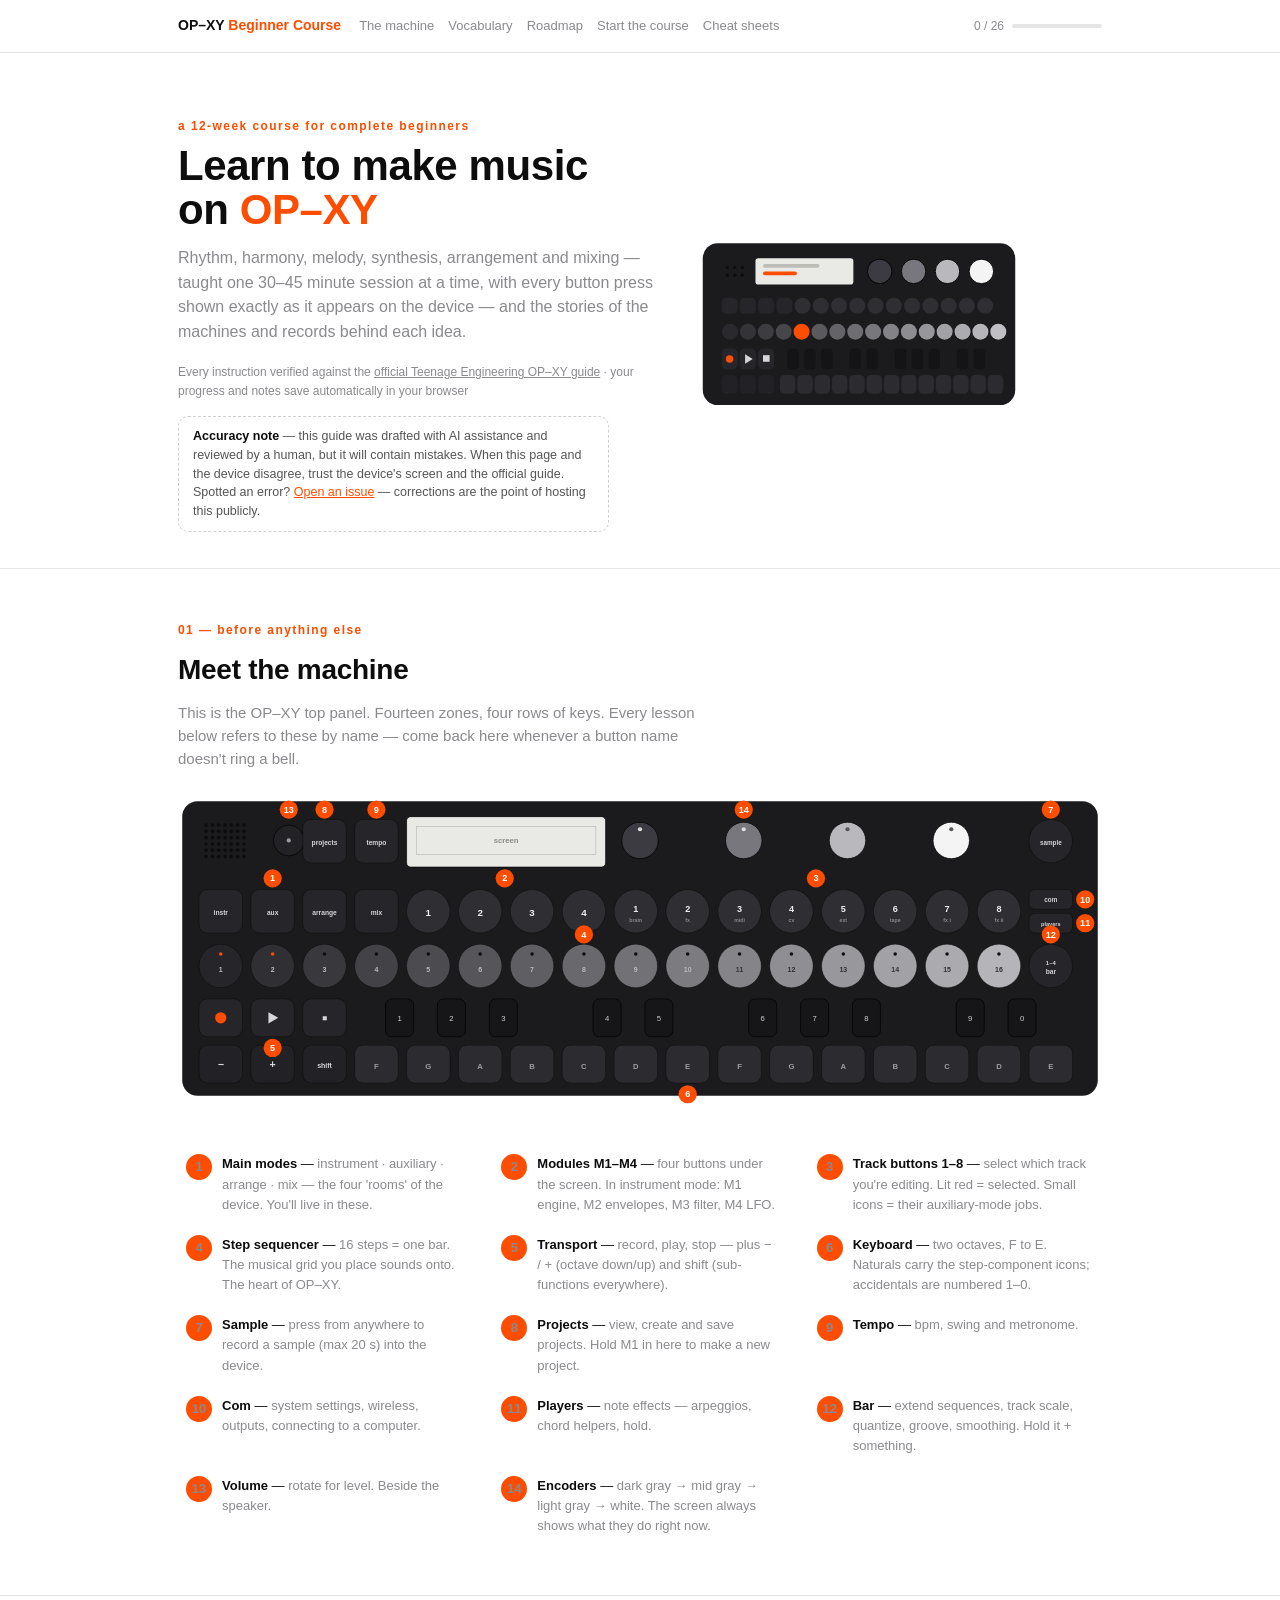
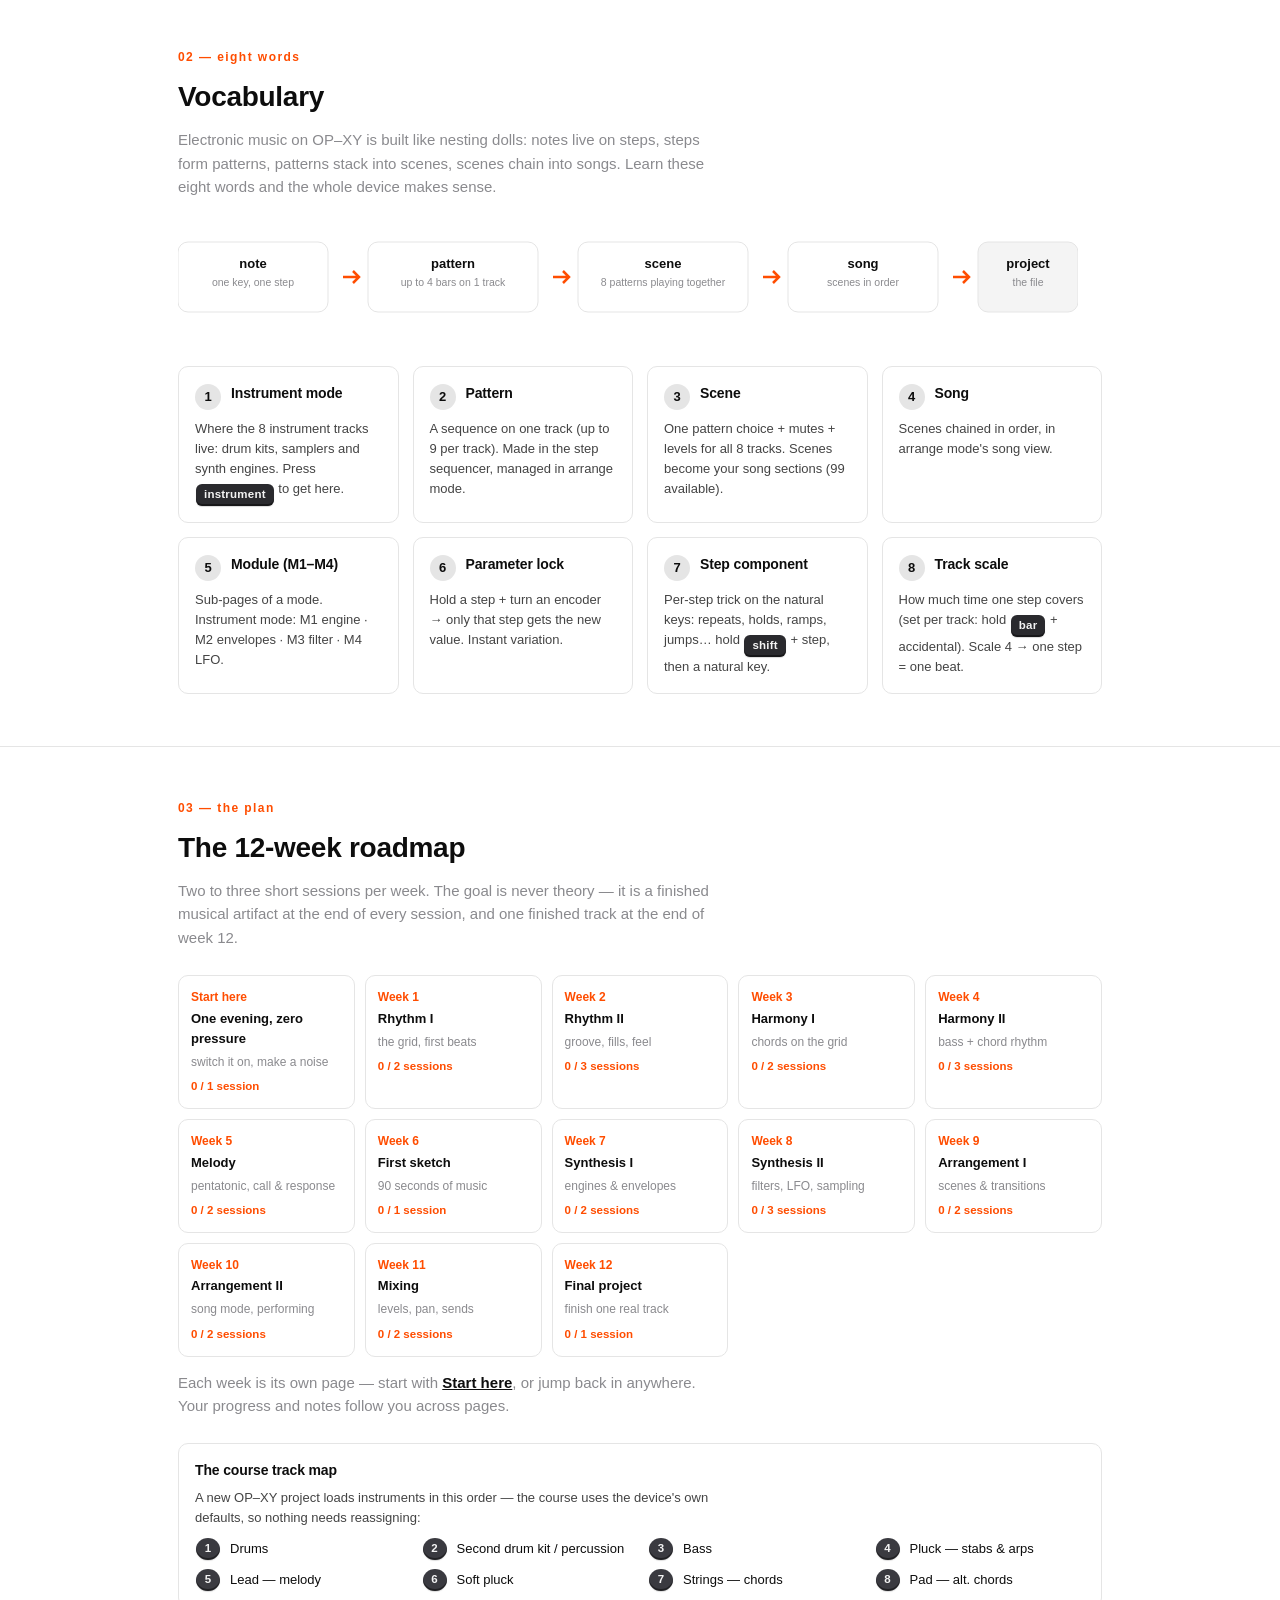
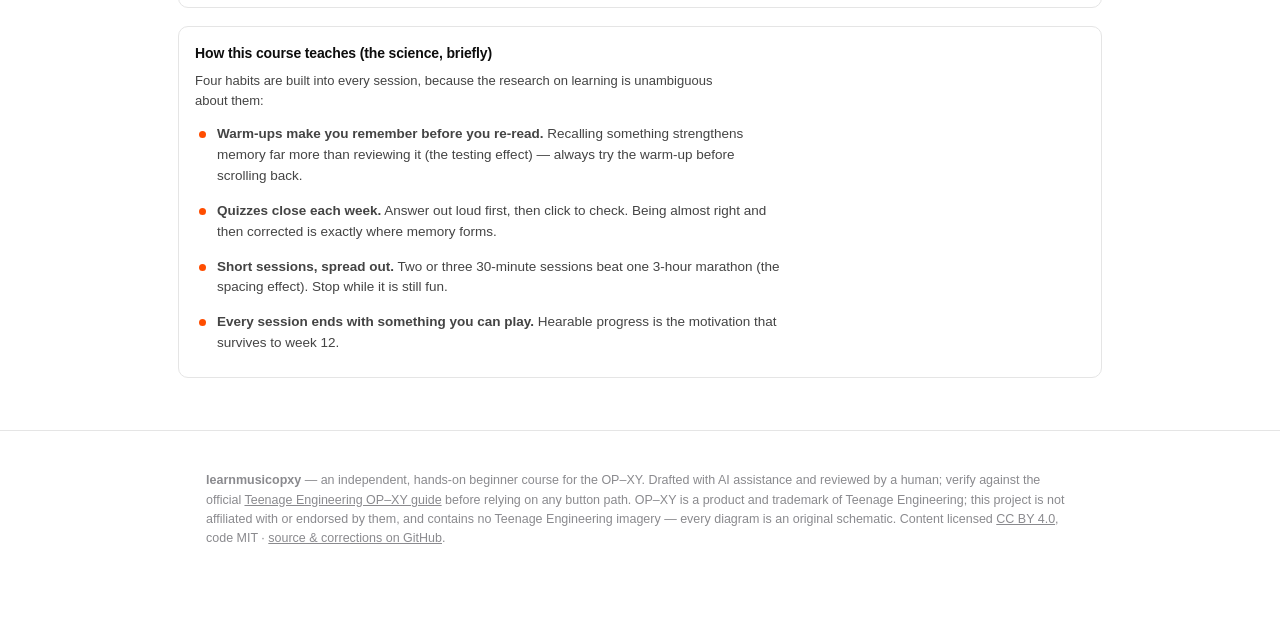
==== commit c46ae072: "Split the course into one page per week, like the sibling courses index.html becomes the course HQ (" ====
--- a/index.html
+++ b/index.html
@@ -7,234 +7,7 @@
 <meta name="description" content="A free, hands-on 12-week course for learning electronic music on the Teenage Engineering OP-XY: rhythm, harmony, melody, synthesis, arrangement and mixing, with visual step grids, keyboard diagrams and every button press shown.">
 <meta property="og:title" content="Learn Music with OP–XY — a 12-week beginner course">
 <meta property="og:description" content="From first beat to finished track: a free, visual, hands-on OP-XY course for complete beginners.">
-<style>
-:root{
-  --ink:#0d0d0d; --paper:#ffffff; --soft:#f4f4f4; --line:#e5e5e5;
-  --mid:#8a8a8e; --orange:#FF4D00; --panel:#1c1c1f; --key:#2a2a2e;
-}
-*{box-sizing:border-box; margin:0; padding:0}
-html{scroll-behavior:smooth}
-body{
-  font-family:"Helvetica Neue",Helvetica,Arial,sans-serif;
-  background:var(--paper); color:var(--ink);
-  font-size:15px; line-height:1.55;
-  -webkit-font-smoothing:antialiased;
-}
-.wrap{max-width:980px; margin:0 auto; padding:0 28px}
-a{color:var(--ink)}
-h1,h2,h3,h4{font-weight:600; letter-spacing:-.01em}
-p{max-width:72ch}
-
-/* ---------- top nav ---------- */
-nav{
-  position:sticky; top:0; z-index:50; background:rgba(255,255,255,.95);
-  backdrop-filter:blur(8px); border-bottom:1px solid var(--line);
-}
-nav .wrap{display:flex; align-items:center; gap:18px; height:52px}
-nav .brand{font-weight:700; font-size:14px; white-space:nowrap}
-nav .brand span{color:var(--orange)}
-nav .links{display:flex; gap:14px; overflow-x:auto; font-size:13px; color:var(--mid)}
-nav .links a{color:var(--mid); text-decoration:none; white-space:nowrap}
-nav .links a:hover{color:var(--ink)}
-#progressWrap{margin-left:auto; display:flex; align-items:center; gap:8px; font-size:12px; color:var(--mid); white-space:nowrap}
-#progressBar{width:90px; height:4px; background:var(--line); border-radius:2px; overflow:hidden}
-#progressBar i{display:block; height:100%; width:0%; background:var(--orange); transition:width .3s}
-
-/* ---------- hero ---------- */
-header.hero{padding:64px 0 36px; border-bottom:1px solid var(--line)}
-header.hero .cols{display:flex; gap:40px; align-items:center; flex-wrap:wrap}
-header.hero img{width:300px; max-width:100%; border-radius:8px}
-header.hero h1{font-size:42px; line-height:1.05; margin-bottom:14px}
-header.hero h1 em{font-style:normal; color:var(--orange)}
-header.hero p.sub{color:var(--mid); font-size:16px; max-width:54ch}
-.meta{margin-top:18px; font-size:12px; color:var(--mid)}
-.meta a{color:var(--mid)}
-.accnote{margin-top:16px; border:1.5px dashed #cfcfcf; border-radius:10px; padding:10px 14px; font-size:12.5px; color:#555; max-width:62ch; line-height:1.5}
-.accnote b{color:var(--ink)}
-.accnote a{color:var(--orange)}
-
-/* ---------- section scaffolding ---------- */
-section.block{padding:52px 0; border-bottom:1px solid var(--line)}
-.kicker{font-size:12px; text-transform:lowercase; letter-spacing:.12em; color:var(--orange); font-weight:700; margin-bottom:8px}
-section.block>.wrap>h2{font-size:28px; margin-bottom:10px}
-.lede{color:var(--mid); margin-bottom:26px; max-width:64ch}
-
-/* numbered circle badge, TE style */
-.badge{
-  display:inline-flex; width:26px; height:26px; border-radius:50%;
-  background:var(--line); color:var(--ink); font-size:13px; font-weight:600;
-  align-items:center; justify-content:center; flex:none;
-}
-.badge.orange{background:var(--orange); color:#fff}
-
-/* ---------- key / button chips ---------- */
-.k{
-  display:inline-flex; align-items:center; justify-content:center;
-  min-width:22px; height:22px; padding:0 8px; border-radius:6px;
-  background:var(--key); color:#f3f3f3; font-size:11.5px; font-weight:600;
-  vertical-align:-5px; letter-spacing:.02em; white-space:nowrap;
-  box-shadow:inset 0 -2px 0 rgba(0,0,0,.45), 0 1px 1px rgba(0,0,0,.15);
-  margin:0 1px;
-}
-.k.km{border-radius:50%; min-width:24px; width:24px; padding:0}      /* M1-M4 */
-.k.ktr{border-radius:50%; min-width:24px; width:24px; padding:0; background:#3a3a40}
-.k.kw{background:#e9e9e9; color:#222; box-shadow:inset 0 -2px 0 rgba(0,0,0,.18), 0 1px 1px rgba(0,0,0,.1)}
-.k.kacc{background:#111; border:1px solid #3c3c42}
-.k.krec{background:#2a2a2e; color:#fff}
-.k.krec::before{content:""; width:8px; height:8px; border-radius:50%; background:var(--orange); margin-right:5px}
-.k.kplay::before{content:"▶"; font-size:9px; margin-right:0px}
-.k.kstop::before{content:"■"; font-size:9px; margin-right:0px}
-.k.kplay,.k.kstop{padding:0 9px}
-.k.kplay::after,.k.kstop::after{content:none}
-.enc{
-  display:inline-block; width:15px; height:15px; border-radius:50%;
-  vertical-align:-2px; border:1px solid rgba(0,0,0,.35); margin:0 2px;
-  box-shadow:inset -2px -2px 3px rgba(0,0,0,.25);
-}
-.enc.dark{background:#3b3b41}.enc.mid{background:#77777d}.enc.light{background:#b9b9bd}.enc.white{background:#f4f4f4}
-.encname{font-size:12px; color:var(--mid)}
-
-/* ---------- cards / tables ---------- */
-.cardgrid{display:grid; grid-template-columns:repeat(auto-fill,minmax(210px,1fr)); gap:14px}
-.card{border:1px solid var(--line); border-radius:10px; padding:16px; background:#fff}
-.card h4{font-size:14px; margin-bottom:6px}
-.card p{font-size:13px; color:#444}
-.card .term{display:flex; gap:10px; align-items:center; margin-bottom:8px}
-
-table.t{width:100%; border-collapse:collapse; font-size:13.5px}
-table.t th{ text-align:left; font-size:11px; letter-spacing:.1em; text-transform:lowercase; color:var(--mid); font-weight:600; padding:8px 10px; border-bottom:2px solid var(--ink)}
-table.t td{padding:9px 10px; border-bottom:1px solid var(--line); vertical-align:top}
-table.t tr td:first-child{white-space:nowrap}
-
-/* ---------- roadmap ---------- */
-.roadmap{display:grid; grid-template-columns:repeat(auto-fill,minmax(150px,1fr)); gap:10px}
-.roadmap .wk{border:1px solid var(--line); border-radius:10px; padding:12px}
-.roadmap .wk b{display:block; font-size:12px; color:var(--orange); margin-bottom:2px}
-.roadmap .wk span{font-size:13px; font-weight:600; display:block}
-.roadmap .wk em{font-style:normal; font-size:12px; color:var(--mid)}
-
-/* ---------- week & session ---------- */
-.weekhead{display:flex; align-items:baseline; gap:14px; margin:0 0 6px}
-.weekhead .wno{font-size:13px; font-weight:700; color:var(--orange); letter-spacing:.08em}
-.weekhead h2{font-size:26px}
-.weekgoal{color:var(--mid); margin-bottom:22px; max-width:64ch}
-
-details.session{border:1px solid var(--line); border-radius:12px; margin-bottom:14px; background:#fff; overflow:hidden}
-details.session[open]{box-shadow:0 1px 6px rgba(0,0,0,.05)}
-details.session>summary{
-  list-style:none; cursor:pointer; display:flex; align-items:center; gap:14px;
-  padding:16px 18px; user-select:none;
-}
-details.session>summary::-webkit-details-marker{display:none}
-details.session>summary .sno{
-  flex:none; width:34px; height:34px; border-radius:50%; background:var(--line);
-  display:flex; align-items:center; justify-content:center; font-weight:700; font-size:14px;
-}
-details.session[open]>summary .sno{background:var(--orange); color:#fff}
-details.session>summary .stitle{font-weight:600; font-size:16px}
-details.session>summary .ssub{font-size:12.5px; color:var(--mid); display:block; font-weight:400}
-details.session>summary .chev{margin-left:auto; color:var(--mid); transition:transform .2s; flex:none}
-details.session[open]>summary .chev{transform:rotate(90deg)}
-.done-toggle{
-  flex:none; width:22px; height:22px; border-radius:6px; border:2px solid #cfcfcf;
-  background:#fff; cursor:pointer; position:relative;
-}
-.done-toggle.on{background:var(--orange); border-color:var(--orange)}
-.done-toggle.on::after{content:"✓"; color:#fff; font-size:13px; font-weight:700; position:absolute; inset:0; display:flex; align-items:center; justify-content:center}
-details.session.isdone>summary .stitle{color:var(--mid); text-decoration:line-through; text-decoration-thickness:1px}
-
-.sbody{padding:4px 20px 20px}
-.goal{
-  background:var(--soft); border-radius:10px; padding:12px 16px; margin-bottom:18px;
-  font-size:14px; max-width:none;
-}
-.goal b{color:var(--orange); font-size:11px; letter-spacing:.1em; display:block; margin-bottom:2px}
-
-ol.steps{list-style:none; counter-reset:st}
-ol.steps>li{
-  counter-increment:st; position:relative; padding:14px 0 14px 46px;
-  border-top:1px dashed var(--line);
-}
-ol.steps>li:first-child{border-top:none}
-ol.steps>li::before{
-  content:counter(st); position:absolute; left:0; top:14px;
-  width:28px; height:28px; border-radius:50%; background:var(--line);
-  display:flex; align-items:center; justify-content:center; font-size:13px; font-weight:700;
-}
-.do{font-size:14.5px; margin-bottom:3px}
-.why{font-size:13px; color:var(--mid); max-width:70ch}
-.why b{color:#444; font-weight:600}
-.listen{font-size:13px; color:#444; margin-top:4px}
-.listen::before{content:"♪ Listen: "; color:var(--orange); font-weight:700; font-size:12px}
-.viz{margin:12px 0 4px; overflow-x:auto}
-.viz svg{display:block}
-.vizcap{font-size:12px; color:var(--mid); margin-top:6px}
-
-.sfoot{display:grid; grid-template-columns:repeat(auto-fit,minmax(220px,1fr)); gap:12px; margin-top:18px}
-.sfoot .fcell{border:1px solid var(--line); border-radius:10px; padding:12px 14px; font-size:13px}
-.sfoot .fcell b{display:block; font-size:11px; letter-spacing:.06em; margin-bottom:4px}
-.fcell.assign b{color:var(--orange)}
-.fcell.ready b{color:#0a9b57}
-.fcell.fix b{color:#b6890a}
-.fcell.challenge b{color:#0d0d0d}
-
-.warm{display:flex; gap:12px; align-items:baseline; border:1px dashed #d9d9d9; border-radius:10px; padding:10px 14px; margin-bottom:14px; font-size:13.5px}
-.warm b{flex:none; font-size:11px; letter-spacing:.1em; color:var(--orange); font-weight:700}
-
-aside.story{border-left:3px solid var(--orange); background:var(--soft); padding:12px 16px 12px 14px; border-radius:0 10px 10px 0; margin:0 0 18px}
-aside.story b{display:block; font-size:11px; letter-spacing:.12em; color:var(--orange); font-weight:700; margin-bottom:4px}
-aside.story p{font-size:13.5px; color:#3c3c3c; max-width:78ch}
-
-.remember{margin-top:14px; font-size:14.5px; font-weight:600; display:flex; gap:10px; align-items:baseline}
-.remember::before{content:"Remember"; flex:none; color:#fff; background:var(--orange); font-size:10px; font-weight:700; letter-spacing:.08em; padding:3px 8px; border-radius:20px}
-
-details.quiz{border:1px solid var(--line); border-radius:10px; margin-bottom:8px; background:#fff}
-details.quiz summary{list-style:none; cursor:pointer; padding:10px 14px; font-size:13.5px; display:flex; gap:10px; align-items:baseline}
-details.quiz summary::-webkit-details-marker{display:none}
-details.quiz summary::before{content:"?"; flex:none; width:20px; height:20px; border-radius:50%; background:var(--ink); color:#fff; font-weight:700; font-size:12px; display:flex; align-items:center; justify-content:center}
-details.quiz .qa{padding:0 14px 12px 44px; font-size:13.5px; color:#444}
-details.quiz .qa::before{content:"→ "; color:var(--orange); font-weight:700}
-.nicelist{margin:4px 0 0; padding:0; list-style:none}
-.nicelist li{padding:7px 0 7px 22px; position:relative; font-size:13.5px; color:#444; max-width:78ch}
-.nicelist li::before{content:""; position:absolute; left:4px; top:14px; width:7px; height:7px; border-radius:50%; background:var(--orange)}
-.trackmap{display:grid; grid-template-columns:repeat(auto-fill,minmax(200px,1fr)); gap:9px 16px; font-size:13px}
-.trackmap div{display:flex; gap:9px; align-items:center}
-
-/* ---------- device map ---------- */
-#devmap svg{width:100%; height:auto}
-.maplegend{display:grid; grid-template-columns:repeat(auto-fill,minmax(280px,1fr)); gap:6px 22px; margin-top:22px}
-.maplegend .li{display:flex; gap:10px; font-size:13px; padding:7px 8px; border-radius:8px; align-items:flex-start; cursor:default}
-.maplegend .li:hover{background:var(--soft)}
-.maplegend .li b{font-weight:600}
-.maplegend .li span{color:var(--mid)}
-
-/* ---------- notes ---------- */
-.notesbox{width:100%; min-height:74px; border:1px solid var(--line); border-radius:10px; padding:10px 12px; font:inherit; font-size:13px; resize:vertical; background:var(--soft)}
-.noteslabel{font-size:11px; letter-spacing:.1em; color:var(--mid); font-weight:700; margin:18px 0 6px}
-
-/* ---------- cheat sheet ---------- */
-.cheat{display:grid; grid-template-columns:1fr; gap:8px}
-.cheat .row{display:flex; gap:16px; align-items:baseline; padding:9px 4px; border-bottom:1px solid var(--line); font-size:13.5px}
-.cheat .row .combo{flex:none; width:330px}
-.cheat .row .what{color:#444}
-.rules{counter-reset:r; max-width:74ch}
-.rules li{list-style:none; counter-increment:r; padding:10px 0 10px 44px; position:relative; border-bottom:1px solid var(--line); font-size:14px}
-.rules li::before{content:counter(r); position:absolute; left:0; top:10px; width:26px;height:26px;border-radius:50%; background:var(--ink); color:#fff; display:flex; align-items:center; justify-content:center; font-size:13px; font-weight:700}
-
-footer{padding:40px 0 80px; font-size:12.5px; color:var(--mid)}
-footer a{color:var(--mid)}
-
-@media (max-width:700px){
-  .cheat .row{flex-direction:column; gap:4px}
-  .cheat .row .combo{width:auto}
-  header.hero h1{font-size:32px}
-}
-@media print{
-  nav,#progressWrap,.done-toggle{display:none}
-  details.session{page-break-inside:avoid}
-  section.block{padding:24px 0}
-}
-</style>
+<link rel="stylesheet" href="opxy.css">
 </head>
 <body>
 
@@ -242,7 +15,7 @@
   <div class="wrap">
     <div class="brand">OP–XY <span>Beginner Course</span></div>
     <div class="links">
-      <a href="#map">The machine</a><a href="#vocab">Vocabulary</a><a href="#roadmap">Roadmap</a><a href="#course">Course</a><a href="#cheats">Cheat sheets</a>
+      <a href="#map">The machine</a><a href="#vocab">Vocabulary</a><a href="#roadmap">Roadmap</a><a href="week-00.html">Start the course</a><a href="cheatsheet.html">Cheat sheets</a>
     </div>
     <div id="progressWrap"><span id="progressTxt">0 / 26</span><div id="progressBar"><i></i></div></div>
   </div>
@@ -295,13 +68,14 @@
   </div>
 </section>
 
-<!-- ============ ROADMAP ============ -->
-<section class="block" id="roadmap">
+<!-- ============ ROADMAP / COURSE INDEX ============ -->
+<section class="block" id="roadmap"><span id="course"></span>
   <div class="wrap">
     <div class="kicker">03 — The plan</div>
     <h2>The 12-week roadmap</h2>
     <p class="lede">two to three short sessions per week. the goal is never theory — it is a finished musical artifact at the end of every session, and one finished track at the end of week 12.</p>
     <div class="roadmap" id="roadmapgrid"></div>
+    <p class="lede" style="margin-top:14px">each week is its own page — start with <a href="week-00.html"><b>Start here</b></a>, or jump back in anywhere. your progress and notes follow you across pages.</p>
     <div class="card" style="margin-top:18px">
       <h4>The course track map</h4>
       <p style="margin-bottom:10px">A new OP–XY project loads instruments in this order — the course uses the device's own defaults, so nothing needs reassigning:</p>
@@ -329,1188 +103,149 @@
   </div>
 </section>
 
-<!-- ============ COURSE ============ -->
-<div id="course"></div>
-
-<!-- ============ CHEAT SHEETS ============ -->
-<section class="block" id="cheats">
-  <div class="wrap">
-    <div class="kicker">99 — Keep nearby</div>
-    <h2>cheat sheets</h2>
-
-    <h3 style="margin:26px 0 12px">button paths you will use constantly</h3>
-    <div class="cheat" id="cheatpaths"></div>
-
-    <h3 style="margin:34px 0 12px">the four encoders</h3>
-    <p class="lede" style="margin-bottom:14px">OP–XY never labels knobs on the hardware — the screen shows what each one does, always in this color order, left to right:</p>
-    <div id="encleg"></div>
-
-    <h3 style="margin:34px 0 12px">step components — the 14 natural keys</h3>
-    <p class="lede" style="margin-bottom:14px">hold <span class="k">shift</span> + press a lit step, then press a <b>natural key</b> to add that component. while still holding <span class="k">shift</span>, the <b>accidental keys 1–0</b> set its value (the screen names everything as you press).</p>
-    <div class="viz" id="sckb"></div>
-    <table class="t" style="margin-top:16px" id="sctable"></table>
-
-    <h3 style="margin:34px 0 12px">seven rules that prevent 80% of bad results</h3>
-    <ol class="rules" id="rules"></ol>
-
-    <h3 style="margin:34px 0 12px">official guide chapters</h3>
-    <p style="font-size:13.5px" id="chapters"></p>
-  </div>
-</section>
-
 <footer>
-  <div class="wrap">
-    <b>learnmusicopxy</b> — an independent, hands-on beginner course for the OP–XY. Drafted with AI assistance and reviewed by a human; verify against the official <a href="https://teenage.engineering/guides/op-xy" target="_blank">Teenage Engineering OP–XY guide</a> before relying on any button path. OP–XY is a product and trademark of Teenage Engineering; this project is not affiliated with or endorsed by them, and contains no Teenage Engineering imagery — every diagram is an original schematic. Content licensed <a href="https://creativecommons.org/licenses/by/4.0/" target="_blank">CC BY 4.0</a>, inline code MIT · <a href="https://github.com/akanwar/learnmusicopxy" target="_blank">source &amp; corrections on GitHub</a>.
+  <div class="wrap"><div class="wrap">
+    <b>learnmusicopxy</b> — an independent, hands-on beginner course for the OP–XY. Drafted with AI assistance and reviewed by a human; verify against the official <a href="https://teenage.engineering/guides/op-xy" target="_blank">Teenage Engineering OP–XY guide</a> before relying on any button path. OP–XY is a product and trademark of Teenage Engineering; this project is not affiliated with or endorsed by them, and contains no Teenage Engineering imagery — every diagram is an original schematic. Content licensed <a href="https://creativecommons.org/licenses/by/4.0/" target="_blank">CC BY 4.0</a>, code MIT · <a href="https://github.com/akanwar/learnmusicopxy" target="_blank">source &amp; corrections on GitHub</a>.
+  </div>
   </div>
 </footer>
-
+<script src="opxy.js"></script>
 <script>
-/* =================================================================
-   helpers — chips, svg components
-================================================================= */
-const $ = (s,el=document)=>el.querySelector(s);
-const ORANGE="#FF4D00", INK="#0d0d0d", LINE="#e5e5e5", MID="#8a8a8e", KEY="#2a2a2e";
-
-function esc(s){return s.replace(/&/g,"&amp;").replace(/</g,"&lt;")}
-
-/* ---- chip parser: tokens in [brackets] ---- */
-function chips(text){
-  return text.replace(/\[([^\]]+)\]/g,(m,t)=>{
-    const lower=t.toLowerCase();
-    if(/^m[1-4]$/.test(lower)) return `<span class="k km">${t.slice(1)}</span><span class="encname"> (${t.toUpperCase()})</span>`;
-    if(/^track [1-8]$/.test(lower)) return `<span class="k ktr">${t.split(" ")[1]}</span><span class="encname"> (track ${t.split(" ")[1]})</span>`;
-    if(/^step /.test(lower)) return `<span class="k kw">step ${t.split(" ")[1]}</span>`;
-    if(/^acc /.test(lower)) return `<span class="k kacc">${t.split(" ")[1]}</span>`;
-    if(/^key /.test(lower)) return `<span class="k kw">${t.split(" ").slice(1).join(" ")}</span>`;
-    if(lower==="record") return `<span class="k krec">record</span>`;
-    if(lower==="play") return `<span class="k kplay">play</span>`;
-    if(lower==="stop") return `<span class="k kstop">stop</span>`;
-    if(lower==="enc dark") return `<span class="enc dark"></span><span class="encname">dark&nbsp;gray</span>`;
-    if(lower==="enc mid") return `<span class="enc mid"></span><span class="encname">mid&nbsp;gray</span>`;
-    if(lower==="enc light") return `<span class="enc light"></span><span class="encname">light&nbsp;gray</span>`;
-    if(lower==="enc white") return `<span class="enc white"></span><span class="encname">white</span>`;
-    return `<span class="k">${esc(t)}</span>`;
-  });
-}
-
-/* ---- 16-step sequencer grid ----
-   rows: [{label,key,steps:[..], ghost:[..]}]  steps=press now(orange), ghost=already placed(dark) */
-function seqGrid(rows, nsteps=16, caption=""){
-  const cell=30, gap=5, grp=10, lw=120;
-  const W = lw + nsteps*(cell+gap) + Math.floor((nsteps-1)/4)*grp + 10;
-  const rowH = cell+16;
-  const H = 26 + rows.length*rowH;
-  let s = `<svg viewBox="0 0 ${W} ${H}" xmlns="http://www.w3.org/2000/svg" style="max-width:${W}px">`;
-  // step numbers
-  for(let i=0;i<nsteps;i++){
-    const x = lw + i*(cell+gap) + Math.floor(i/4)*grp;
-    const beat = i%4===0;
-    s+=`<text x="${x+cell/2}" y="14" font-size="10" font-weight="${beat?700:400}" fill="${beat?INK:MID}" text-anchor="middle" font-family="Helvetica,Arial">${i+1}</text>`;
-  }
-  rows.forEach((r,ri)=>{
-    const y = 24 + ri*rowH;
-    s+=`<text x="0" y="${y+cell/2+4}" font-size="12" font-weight="600" fill="${INK}" font-family="Helvetica,Arial">${esc(r.label)}</text>`;
-    if(r.key) s+=`<text x="0" y="${y+cell/2+16}" font-size="9.5" fill="${MID}" font-family="Helvetica,Arial">key: ${esc(r.key)}</text>`;
-    for(let i=0;i<nsteps;i++){
-      const x = lw + i*(cell+gap) + Math.floor(i/4)*grp;
-      const on = (r.steps||[]).includes(i+1);
-      const gh = (r.ghost||[]).includes(i+1);
-      const fill = on?ORANGE:(gh?KEY:"#ffffff");
-      const stroke = on?ORANGE:(gh?KEY:"#cfcfcf");
-      s+=`<rect x="${x}" y="${y}" width="${cell}" height="${cell}" rx="7" fill="${fill}" stroke="${stroke}" stroke-width="1.5"/>`;
-      if(on) s+=`<circle cx="${x+cell/2}" cy="${y+cell/2}" r="4" fill="#fff"/>`;
-      if(gh) s+=`<circle cx="${x+cell/2}" cy="${y+cell/2}" r="4" fill="#9a9aa0"/>`;
-      if(r.txt && r.txt[i+1]) s+=`<text x="${x+cell/2}" y="${y+cell/2+3.5}" font-size="9" fill="${on?'#fff':INK}" font-weight="700" text-anchor="middle" font-family="Helvetica,Arial">${r.txt[i+1]}</text>`;
-    }
-  });
-  s+="</svg>";
-  if(caption) s+=`<div class="vizcap">${chips(caption)}</div>`;
-  return `<div class="viz">${s}</div>`;
-}
-
-/* ---- 24-key keyboard, runs F..E F..E like the real device ----
-   hl: {"C1":"C","E1":"E","G2":"G"} note→label (orange). drum:{"F1":"kick",...}
-   accNums: show 1-0 labels on accidentals */
-function kbSVG(opts={}){
-  const naturals=["F","G","A","B","C","D","E"];
-  const accAfter={F:true,G:true,A:true,B:false,C:true,D:true,E:false};
-  const nw=44, nh=84, ah=50, aw=30;
-  const keys=[]; // naturals across 2 octaves
-  let accCount=0;
-  const W=14*nw+2, H=nh+30;
-  let s=`<svg viewBox="0 0 ${W} ${H}" xmlns="http://www.w3.org/2000/svg" style="max-width:${W}px">`;
-  // naturals
-  for(let o=1;o<=2;o++){
-    naturals.forEach((n,i)=>{
-      const idx=(o-1)*7+i, x=idx*nw;
-      const id=n+o;
-      const hl = opts.hl && opts.hl[id];
-      const fillN = hl ? (opts.plain ? "#fafafa" : ORANGE) : "#fafafa";
-      const strokeN = hl && !opts.plain ? ORANGE : "#c9c9c9";
-      s+=`<rect x="${x}" y="0" width="${nw-3}" height="${nh}" rx="6" fill="${fillN}" stroke="${strokeN}" stroke-width="1.5"/>`;
-      s+=`<text x="${x+(nw-3)/2}" y="${nh-10}" font-size="11" text-anchor="middle" font-weight="${hl?700:400}" fill="${hl?(opts.plain?INK:"#fff"):MID}" font-family="Helvetica,Arial">${n}</text>`;
-      if(hl && hl!==true && hl!==n) s+=`<text x="${x+(nw-3)/2}" y="${nh+16}" font-size="10.5" font-weight="700" text-anchor="middle" fill="${opts.plain?INK:ORANGE}" font-family="Helvetica,Arial">${esc(String(hl))}</text>`;
-    });
-  }
-  // accidentals
-  for(let o=1;o<=2;o++){
-    naturals.forEach((n,i)=>{
-      if(!accAfter[n]) return;
-      accCount++;
-      const idx=(o-1)*7+i, x=idx*nw + nw - 3 - aw/2 + 1.5;
-      const id=n+"#"+o;
-      const hl = opts.hl && opts.hl[id];
-      s+=`<rect x="${x}" y="-1" width="${aw}" height="${ah}" rx="5" fill="${hl?ORANGE:"#1d1d20"}" stroke="${hl?ORANGE:"#1d1d20"}"/>`;
-      const lab = opts.accNums ? (accCount%10) : (hl&&hl!==true?hl:"");
-      const num = accCount%10===0?"0":String(accCount%10);
-      if(opts.accNums) s+=`<text x="${x+aw/2}" y="${ah-8}" font-size="9.5" text-anchor="middle" fill="#bbb" font-family="Helvetica,Arial">${num}</text>`;
-      if(hl && hl!==true) s+=`<text x="${x+aw/2}" y="${ah-8}" font-size="9.5" font-weight="700" text-anchor="middle" fill="#fff" font-family="Helvetica,Arial">${esc(String(hl))}</text>`;
-    });
-  }
-  s+="</svg>";
-  let cap = opts.caption?`<div class="vizcap">${chips(opts.caption)}</div>`:"";
-  return `<div class="viz">${s}${cap}</div>`;
-}
-
-/* ---- ADSR envelope ---- */
-function adsr(a,d,su,r,label,note){
-  const W=220,H=128,p=16, base=H-44, top=16;
-  const span=W-2*p;
-  const ax=p+span*a*0.25, dx=ax+span*d*0.25, sx=p+span*0.62, rx=Math.min(W-p, sx+span*r*0.3);
-  const sy= top+(base-top)*(1-su);
-  const path=`M ${p} ${base} L ${ax} ${top} L ${dx} ${sy} L ${sx} ${sy} L ${rx} ${base}`;
-  return `<div style="display:inline-block;margin:0 14px 10px 0;vertical-align:top">
-  <svg viewBox="0 0 ${W} ${H}" width="${W}" xmlns="http://www.w3.org/2000/svg">
-    <rect x="1" y="1" width="${W-2}" height="${H-2}" rx="10" fill="#fff" stroke="${LINE}"/>
-    <path d="${path}" fill="none" stroke="${ORANGE}" stroke-width="2.5" stroke-linejoin="round"/>
-    <path d="M ${p} ${base} L ${W-p} ${base}" stroke="${LINE}" stroke-width="1"/>
-    <text x="${p}" y="${H-24}" font-size="11.5" font-weight="700" fill="${INK}" font-family="Helvetica,Arial">${esc(label)}</text>
-    <text x="${p}" y="${H-10}" font-size="9.5" fill="${MID}" font-family="Helvetica,Arial">${esc(note||"")}</text>
-  </svg></div>`;
-}
-
-/* ---- scene blocks diagram ---- */
-function scenesViz(scenes, tracks, caption){
-  const cw=104, ch=20, lw=86, gap=8;
-  const W=lw+scenes.length*(cw+gap), H=34+tracks.length*(ch+5);
-  let s=`<svg viewBox="0 0 ${W} ${H}" xmlns="http://www.w3.org/2000/svg" style="max-width:${W}px">`;
-  scenes.forEach((sc,si)=>{
-    const x=lw+si*(cw+gap);
-    s+=`<text x="${x+cw/2}" y="13" font-size="11" font-weight="700" text-anchor="middle" fill="${INK}" font-family="Helvetica,Arial">${esc(sc.name)}</text>`;
-  });
-  tracks.forEach((tr,ti)=>{
-    const y=24+ti*(ch+5);
-    s+=`<text x="0" y="${y+ch-6}" font-size="10.5" fill="${MID}" font-family="Helvetica,Arial">${esc(tr)}</text>`;
-    scenes.forEach((sc,si)=>{
-      const x=lw+si*(cw+gap);
-      const on=sc.on.includes(ti);
-      s+=`<rect x="${x}" y="${y}" width="${cw}" height="${ch}" rx="5" fill="${on?ORANGE:"#f0f0f0"}" opacity="${on?(sc.dim&&sc.dim.includes(ti)?0.45:1):1}"/>`;
-    });
-  });
-  s+="</svg>";
-  return `<div class="viz">${s}${caption?`<div class="vizcap">${chips(caption)}</div>`:""}</div>`;
-}
-
-/* ---- energy curve ---- */
-function energyViz(pts,labels,caption){
-  const W=560,H=120,p=30;
-  const xs=i=>p+(W-2*p)*i/(pts.length-1), ys=v=>H-26-(H-58)*v;
-  let path="M "+pts.map((v,i)=>`${xs(i)} ${ys(v)}`).join(" L ");
-  let s=`<svg viewBox="0 0 ${W} ${H}" xmlns="http://www.w3.org/2000/svg" style="max-width:${W}px">
-    <path d="${path}" fill="none" stroke="${ORANGE}" stroke-width="2.5" stroke-linejoin="round"/>
-    <path d="M ${p} ${H-26} L ${W-p} ${H-26}" stroke="${LINE}"/>`;
-  pts.forEach((v,i)=>{ s+=`<circle cx="${xs(i)}" cy="${ys(v)}" r="4" fill="${ORANGE}"/>`;
-    if(labels[i]) s+=`<text x="${xs(i)}" y="${H-10}" font-size="10" text-anchor="middle" fill="${MID}" font-family="Helvetica,Arial">${labels[i]}</text>`;});
-  s+="</svg>";
-  return `<div class="viz">${s}${caption?`<div class="vizcap">${chips(caption)}</div>`:""}</div>`;
-}
-
-/* ---- mixer levels ---- */
-function mixerViz(items,caption){
-  const bw=52,gap=18,H=150,W=items.length*(bw+gap);
-  let s=`<svg viewBox="0 0 ${W} ${H}" xmlns="http://www.w3.org/2000/svg" style="max-width:${W}px">`;
-  items.forEach((it,i)=>{
-    const x=i*(bw+gap), bh=(H-44)*it.v, y=H-30-bh;
-    s+=`<rect x="${x}" y="${y}" width="${bw}" height="${bh}" rx="6" fill="${it.c||KEY}"/>
-        <text x="${x+bw/2}" y="${H-14}" font-size="10.5" text-anchor="middle" fill="${MID}" font-family="Helvetica,Arial">${esc(it.l)}</text>`;
-    if(it.pan!==undefined){
-      s+=`<line x1="${x+8}" y1="${y-9}" x2="${x+bw-8}" y2="${y-9}" stroke="${LINE}" stroke-width="2"/>
-          <circle cx="${x+bw/2+it.pan*(bw/2-10)}" cy="${y-9}" r="4" fill="${ORANGE}"/>`;
-    }
-  });
-  s+="</svg>";
-  return `<div class="viz">${s}${caption?`<div class="vizcap">${chips(caption)}</div>`:""}</div>`;
-}
-</script>
-<script>
-/* =================================================================
-   device map — schematic of the OP-XY top panel, 14 official zones
-================================================================= */
-function badge(s,x,y,n){return s+`<circle cx="${x}" cy="${y}" r="13" fill="${ORANGE}"/><text x="${x}" y="${y+4.5}" font-size="13" font-weight="700" fill="#fff" text-anchor="middle" font-family="Helvetica,Arial">${n}</text>`}
-
-function deviceMap(){
-  const u=74, k=62, W=17*u+60, H=420, ox=30, oy=14;
-  const cx=i=>ox+i*u, kk=(s,c,r,o={})=>{ // key at col c row-y r
-    return s+`<rect x="${cx(c)+(o.dx||0)}" y="${r}" width="${o.w||k}" height="${o.h||k}" rx="${o.rx||12}" fill="${o.fill||"#26262a"}" stroke="#000" stroke-width="0.5"/>`;
-  };
-  const lab=(s,c,r,t,o={})=>s+`<text x="${cx(c)+(o.dx||k/2)}" y="${r}" font-size="${o.fs||11}" font-weight="${o.fw||600}" fill="${o.fill||"#d7d7d9"}" text-anchor="middle" font-family="Helvetica,Arial">${t}</text>`;
-  const R1=oy+18, R2=oy+118, R3=oy+196, R4=oy+274, R5=oy+340;
-  let s=`<svg viewBox="0 0 ${W} ${H+40}" xmlns="http://www.w3.org/2000/svg">`;
-  s+=`<rect x="6" y="${oy-8}" width="${W-12}" height="${H}" rx="22" fill="#1b1b1e"/>`;
-
-  /* row 1: speaker, volume, projects, tempo, screen, encoders, sample */
-  for(let r=0;r<6;r++)for(let c=0;c<7;c++) s+=`<circle cx="${cx(0)+10+c*9}" cy="${R1+8+r*9}" r="2.6" fill="#0c0c0d"/>`; // speaker
-  s+=`<circle cx="${cx(1)+k-8}" cy="${R1+30}" r="22" fill="#222226" stroke="#000"/><circle cx="${cx(1)+k-8}" cy="${R1+30}" r="3" fill="#9a9aa0"/>`; // volume
-  s=kk(s,2,R1,{}); s=lab(s,2,R1+36,"projects",{fs:9.5});
-  s=kk(s,3,R1,{}); s=lab(s,3,R1+36,"tempo",{fs:9.5});
-  s+=`<rect x="${cx(4)}" y="${R1-4}" width="${4*u-12}" height="${k+10}" rx="6" fill="#e9e9e6" stroke="#000"/>`; // screen
-  s+=`<rect x="${cx(4)+14}" y="${R1+10}" width="${4*u-40}" height="${k-22}" fill="none" stroke="#bdbdb8"/>`;
-  s=lab(s,5,R1+34,"screen",{fill:"#8a8a85",dx:u-6,fs:11});
-  const encCols=[8.5,10.5,12.5,14.5], encFill=["#3b3b41","#77777d","#b9b9bd","#f4f4f4"];
-  encCols.forEach((c,i)=>{ s+=`<circle cx="${cx(c)}" cy="${R1+30}" r="26" fill="${encFill[i]}" stroke="#000"/><circle cx="${cx(c)}" cy="${R1+14}" r="3" fill="${i>1?"#555":"#ddd"}"/>`;});
-  s=kk(s,16,R1,{rx:31}); s=lab(s,16,R1+36,"sample",{fs:9});
-
-  /* row 2: modes, M1-4, tracks 1-8, com+players right col */
-  const modes=["instr","aux","arrange","mix"];
-  modes.forEach((m,i)=>{ s=kk(s,i,R2); s=lab(s,i,R2+36,m,{fs:9.5}); });
-  for(let i=0;i<4;i++){ s=kk(s,4+i,R2,{rx:31,fill:"#2e2e33"}); s=lab(s,4+i,R2+38,String(i+1),{fs:14,fill:"#eee"}); }
-  const auxlab=["brain","fx","midi","cv","ext","tape","fx i","fx ii"];
-  for(let i=0;i<8;i++){ s=kk(s,8+i,R2,{rx:31,fill:"#2e2e33"}); s=lab(s,8+i,R2+32,String(i+1),{fs:13,fill:"#eee"}); s=lab(s,8+i,R2+46,auxlab[i],{fs:7.5,fill:"#86868c"}); }
-  s=kk(s,16,R2,{h:28,rx:8}); s=lab(s,16,R2+18,"com",{fs:9});
-  s=kk(s,16,R2+34,{h:28,rx:8}); s=lab(s,16,R2+52,"players",{fs:8});
-
-  /* row 3: sequencer + bar */
-  for(let i=0;i<16;i++){
-    const shade = 38+Math.round(i*9.5);
-    s=kk(s,i,R3,{rx:31,fill:`rgb(${shade},${shade},${shade+4})`});
-    s+=`<circle cx="${cx(i)+k/2}" cy="${R3+14}" r="2.5" fill="${i<2?ORANGE:"#0e0e10"}"/>`;
-    s=lab(s,i,R3+40,String(i+1),{fs:10,fill:i>9?"#333":"#bbb"});
-  }
-  s=kk(s,16,R3,{rx:31}); s=lab(s,16,R3+30,"1–4",{fs:8.5}); s=lab(s,16,R3+42,"bar",{fs:9.5});
-
-  /* row 4: record/play/stop + accidentals  ----  row 5: -/+/shift + naturals */
-  s=kk(s,0,R4,{h:54}); s+=`<circle cx="${cx(0)+k/2}" cy="${R4+27}" r="8" fill="${ORANGE}"/>`;
-  s=kk(s,1,R4,{h:54}); s+=`<polygon points="${cx(1)+25},${R4+19} ${cx(1)+25},${R4+35} ${cx(1)+39},${R4+27}" fill="#d7d7d9"/>`;
-  s=kk(s,2,R4,{h:54}); s=lab(s,2,R4+32,"■",{fs:12});
-  // accidentals: offsets after naturals F G A _ C D _ — natural cols 3..16
-  const accPat=[0,1,2,4,5]; let accN=0;
-  for(let o=0;o<2;o++) accPat.forEach(p=>{ accN++;
-    const c=3+o*7+p; const x=cx(c)+k-18;
-    s+=`<rect x="${x}" y="${R4}" width="40" height="54" rx="9" fill="#161618" stroke="#000"/>`;
-    s+=`<text x="${x+20}" y="${R4+32}" font-size="11" fill="#cfcfcf" text-anchor="middle" font-family="Helvetica,Arial">${accN%10}</text>`;
-  });
-  s=kk(s,0,R5,{h:54,fill:"#222226"}); s=lab(s,0,R5+32,"−",{fs:15});
-  s=kk(s,1,R5,{h:54,fill:"#222226"}); s=lab(s,1,R5+32,"+",{fs:15});
-  s=kk(s,2,R5,{h:54,fill:"#222226"}); s=lab(s,2,R5+32,"shift",{fs:10});
-  const nat=["F","G","A","B","C","D","E"];
-  for(let o=0;o<2;o++) nat.forEach((n,i)=>{ const c=3+o*7+i;
-    s=kk(s,c,R5,{h:54,fill:"#2c2c30"});
-    s=lab(s,c,R5+34,n,{fs:11,fill:"#9d9da3"});
-  });
-
-  /* badges */
-  s=badge(s,cx(1)+k/2,R2-16,1);            // main modes
-  s=badge(s,cx(5)+u-8,R2-16,2);            // modules
-  s=badge(s,cx(11)+u-8,R2-16,3);           // tracks
-  s=badge(s,cx(7)+k/2,R3-14,4);            // sequencer
-  s=badge(s,cx(1)+k/2,R4+70,5);            // transport (under, spans both rows)
-  s=badge(s,cx(9)+k/2,R5+70,6);            // keyboard
-  s=badge(s,cx(16)+k/2,R1-14,7);           // sample
-  s=badge(s,cx(2)+k/2,R1-14,8);            // projects
-  s=badge(s,cx(3)+k/2,R1-14,9);            // tempo
-  s=badge(s,cx(16)+k+18,R2+14,10);         // com
-  s=badge(s,cx(16)+k+18,R2+48,11);         // players
-  s=badge(s,cx(16)+k/2,R3-14,12);          // bar
-  s=badge(s,cx(1)+k-8,R1-14,13);           // volume
-  s=badge(s,cx(10.5),R1-14,14);            // encoders
-  s+="</svg>";
-  return s;
-}
-
-const LEGEND=[
- [1,"main modes","instrument · auxiliary · arrange · mix — the four 'rooms' of the device. you'll live in these."],
- [2,"modules M1–M4","four buttons under the screen. in instrument mode: M1 engine, M2 envelopes, M3 filter, M4 LFO."],
- [3,"track buttons 1–8","select which track you're editing. lit red = selected. small icons = their auxiliary-mode jobs."],
- [4,"step sequencer","16 steps = one bar. the musical grid you place sounds onto. the heart of OP–XY."],
- [5,"transport","record, play, stop — plus − / + (octave down/up) and shift (sub-functions everywhere)."],
- [6,"keyboard","two octaves, F to E. naturals carry the step-component icons; accidentals are numbered 1–0."],
- [7,"sample","press from anywhere to record a sample (max 20 s) into the device."],
- [8,"projects","view, create and save projects. hold M1 in here to make a new project."],
- [9,"tempo","bpm, swing and metronome."],
- [10,"com","system settings, wireless, outputs, connecting to a computer."],
- [11,"players","note effects — arpeggios, chord helpers, hold."],
- [12,"bar","extend sequences, track scale, quantize, groove, smoothing. hold it + something."],
- [13,"volume","rotate for level. beside the speaker."],
- [14,"encoders","dark gray → mid gray → light gray → white. the screen always shows what they do right now."]
+/* course index — per-week link cards with live done-counts */
+const WEEKMAP=[
+ {
+  "file": "week-00.html",
+  "n": "Start here",
+  "title": "One evening, zero pressure",
+  "start": 0,
+  "count": 1,
+  "focus": "One evening, zero pressure",
+  "outcome": "switch it on, make a noise"
+ },
+ {
+  "file": "week-01.html",
+  "n": "Week 1",
+  "title": "Rhythm I — the grid",
+  "start": 1,
+  "count": 2,
+  "focus": "Rhythm I",
+  "outcome": "the grid, first beats"
+ },
+ {
+  "file": "week-02.html",
+  "n": "Week 2",
+  "title": "Rhythm II — make it human",
+  "start": 3,
+  "count": 3,
+  "focus": "Rhythm II",
+  "outcome": "groove, fills, feel"
+ },
+ {
+  "file": "week-03.html",
+  "n": "Week 3",
+  "title": "Harmony I — chords on the grid",
+  "start": 6,
+  "count": 2,
+  "focus": "Harmony I",
+  "outcome": "chords on the grid"
+ },
+ {
+  "file": "week-04.html",
+  "n": "Week 4",
+  "title": "Harmony II — bass & chord rhythm",
+  "start": 8,
+  "count": 3,
+  "focus": "Harmony II",
+  "outcome": "bass + chord rhythm"
+ },
+ {
+  "file": "week-05.html",
+  "n": "Week 5",
+  "title": "Melody — five notes are plenty",
+  "start": 11,
+  "count": 2,
+  "focus": "Melody",
+  "outcome": "pentatonic, call & response"
+ },
+ {
+  "file": "week-06.html",
+  "n": "Week 6",
+  "title": "First sketch — 90 seconds of music",
+  "start": 13,
+  "count": 1,
+  "focus": "First sketch",
+  "outcome": "90 seconds of music"
+ },
+ {
+  "file": "week-07.html",
+  "n": "Week 7",
+  "title": "Synthesis I — engines & envelopes",
+  "start": 14,
+  "count": 2,
+  "focus": "Synthesis I",
+  "outcome": "engines & envelopes"
+ },
+ {
+  "file": "week-08.html",
+  "n": "Week 8",
+  "title": "Synthesis II — motion & sampling",
+  "start": 16,
+  "count": 3,
+  "focus": "Synthesis II",
+  "outcome": "filters, LFO, sampling"
+ },
+ {
+  "file": "week-09.html",
+  "n": "Week 9",
+  "title": "Arrangement I — scenes & transitions",
+  "start": 19,
+  "count": 2,
+  "focus": "Arrangement I",
+  "outcome": "scenes & transitions"
+ },
+ {
+  "file": "week-10.html",
+  "n": "Week 10",
+  "title": "Arrangement II — song mode & performing",
+  "start": 21,
+  "count": 2,
+  "focus": "Arrangement II",
+  "outcome": "song mode, performing"
+ },
+ {
+  "file": "week-11.html",
+  "n": "Week 11",
+  "title": "Mixing — clarity before character",
+  "start": 23,
+  "count": 2,
+  "focus": "Mixing",
+  "outcome": "levels, pan, sends"
+ },
+ {
+  "file": "week-12.html",
+  "n": "Week 12",
+  "title": "Final project — finish one track",
+  "start": 25,
+  "count": 1,
+  "focus": "Final project",
+  "outcome": "finish one real track"
+ }
 ];
-
 $("#devmap").innerHTML=deviceMap();
 $("#maplegend").innerHTML=LEGEND.map(([n,t,d])=>`<div class="li"><span class="badge orange">${n}</span><div><b>${t}</b> — <span>${d}</span></div></div>`).join("");
-
-/* ---- nesting viz: note → pattern → scene → song ---- */
-function nestViz(){
-  const W=900,H=120;
-  let s=`<svg viewBox="0 0 ${W} ${H}" xmlns="http://www.w3.org/2000/svg" style="max-width:${W}px">`;
-  const box=(x,w,t,sub,fill)=>{
-    s+=`<rect x="${x}" y="18" width="${w}" height="70" rx="10" fill="${fill}" stroke="${LINE}"/>
-        <text x="${x+w/2}" y="44" font-size="13" font-weight="700" text-anchor="middle" fill="${INK}" font-family="Helvetica,Arial">${t}</text>
-        <text x="${x+w/2}" y="62" font-size="10.5" text-anchor="middle" fill="${MID}" font-family="Helvetica,Arial">${sub}</text>`;
-  };
-  box(0,150,"note","one key, one step","#fff");
-  box(190,170,"pattern","up to 4 bars on 1 track","#fff");
-  box(400,170,"scene","8 patterns playing together","#fff");
-  box(610,150,"song","scenes in order","#fff");
-  box(800,100,"project","the file","#f4f4f4");
-  [165,375,585,775].forEach(x=>{s+=`<path d="M ${x} 53 l 16 0 m -6 -6 l 6 6 l -6 6" stroke="${ORANGE}" stroke-width="2.5" fill="none"/>`});
-  return s+"</svg>";
+$("#nestviz").innerHTML=nestViz();
+$("#vocabgrid").innerHTML=VOCAB.map(([t,d],i)=>`<div class="card"><div class="term"><span class="badge">${i+1}</span><h4>${t}</h4></div><p>${chips(d)}</p></div>`).join("");
+function weekDone(w){ let n=0; for(let i=w.start;i<w.start+w.count;i++) if(store.get("done."+i)==="1") n++; return n; }
+function renderCards(){
+  $("#roadmapgrid").innerHTML=WEEKMAP.map(w=>{
+    const d=weekDone(w);
+    return `<a class="wk" href="${w.file}"><b>${w.n}</b><span>${w.focus}</span><em>${w.outcome}</em><em class="prog">${d} / ${w.count} session${w.count>1?"s":""}${d===w.count?" ✓":""}</em></a>`;
+  }).join("");
 }
-$("#nestviz").innerHTML=nestViz();
-
-const VOCAB=[
- ["instrument mode","where the 8 instrument tracks live: drum kits, samplers and synth engines. press [instrument] to get here."],
- ["pattern","a sequence on one track (up to 9 per track). made in the step sequencer, managed in arrange mode."],
- ["scene","one pattern choice + mutes + levels for all 8 tracks. scenes become your song sections (99 available)."],
- ["song","scenes chained in order, in arrange mode's song view."],
- ["module (M1–M4)","sub-pages of a mode. instrument mode: M1 engine · M2 envelopes · M3 filter · M4 LFO."],
- ["parameter lock","hold a step + turn an encoder → only that step gets the new value. instant variation."],
- ["step component","per-step trick on the natural keys: repeats, holds, ramps, jumps… hold [shift] + step, then a natural key."],
- ["track scale","how much time one step covers (set per track: hold [bar] + accidental). scale 4 → one step = one beat."]
-];
-$("#vocabgrid").innerHTML=VOCAB.map(([t,d],i)=>`<div class="card"><div class="term"><span class="badge">${i+1}</span><h4>${t}</h4></div><p>${chips(d)}</p></div>`).join("");
-
-const ROADMAP=[
- ["Week 1","Rhythm I","the grid, first beats"],["Week 2","Rhythm II","groove, fills, feel"],
- ["Week 3","Harmony I","chords on the grid"],["Week 4","Harmony II","bass + chord rhythm"],
- ["Week 5","Melody","pentatonic, call & response"],["Week 6","First sketch","90 seconds of music"],
- ["Week 7","Synthesis I","engines & envelopes"],["Week 8","Synthesis II","filters, LFO, sampling"],
- ["Week 9","Arrangement I","scenes & transitions"],["Week 10","Arrangement II","song mode, performing"],
- ["Week 11","Mixing","levels, pan, sends"],["Week 12","Final project","finish one real track"]
-];
-$("#roadmapgrid").innerHTML=ROADMAP.map(([w,f,o])=>`<div class="wk"><b>${w}</b><span>${f}</span><em>${o}</em></div>`).join("");
-</script>
-<script>
-/* =================================================================
-   the course
-================================================================= */
-const KICK={label:"kick",key:"low F"}, SNARE={label:"snare",key:"G"}, HAT={label:"hi-hat",key:"C#"};
-const COURSE=[
-
-/* ---------------- week 0 ---------------- */
-{n:"Start here", title:"One evening, zero pressure", quiz:[["which mode always takes you home when you are lost?","[instrument] — it always returns you to the tracks."],["how do you create a new project?","press [projects], then press and hold [M1]."],["what do the track buttons do in instrument mode?","select which of the 8 tracks you are editing — the selected one lights red."]], goal:"thirty minutes to switch it on, make a noise, and learn where everything lives. nothing you do tonight can break anything.",
- sessions:[
- {t:"Session 0 — Meet the machine", story:{t:"A Swedish workshop, 2010", x:"Teenage Engineering started in a Stockholm workshop in 2010, convinced that serious instruments could be small, playful and beautiful. their first synth, the OP–1, became a cult object used everywhere from bedrooms to stadium tours — Thom Yorke and Bon Iver both put it on records. the OP–XY (2024) is the same philosophy grown up: an entire studio, sequencer and mixer under two octaves of keys. you are not holding a toy; you are holding the argument that limitations breed music."}, challenge:"with the device off, point at where the following live: track buttons, step sequencer, [bar], [shift], the four encoders. then switch on and check.", remember:"[instrument] is home. when lost, press it.", sub:"power on · make any sound · the four modes",
-  goal:"press buttons until the panel map above feels familiar. no music required yet.",
-  steps:[
-   {do:"switch the OP–XY on and rotate the volume knob (top left, beside the speaker) to a comfortable level.",
-    why:"the built-in speaker is fine for learning; headphones in the jack are even better."},
-   {do:"press [projects], then press and hold [M1] to create a new project.",
-    why:"a fresh project loads a full band: <b>track 1–2</b> drums, <b>3</b> bass, <b>4</b> pluck, <b>5</b> lead, <b>6</b> soft pluck, <b>7</b> strings, <b>8</b> pad. the whole course uses these defaults.",
-    listen:"the screen confirms a new project."},
-   {do:"press [instrument], then [track 1]. mash some keyboard keys.",
-    why:"in instrument mode the 8 track buttons choose what the keyboard plays. on a drum track, all 24 keys are different drum sounds.",
-    listen:"drums. now press [track 5] and play again — a lead synth. the keys turned into notes."},
-   {do:"press [-] and [+] a few times while playing notes on track 5.",
-    why:"minus and plus shift the keyboard down or up an octave. on many other pages they also mean less/more.",
-    listen:"same melody, lower or higher."},
-   {do:"press each of the four mode buttons once: [instrument], [auxiliary], [arrange], [mix]. then come back to [instrument].",
-    why:"these are the four rooms of the device. <b>instrument</b>: compose sounds and notes · <b>auxiliary</b>: transpose, effects, punch-in FX · <b>arrange</b>: patterns, scenes, songs · <b>mix</b>: levels, pan, eq. each room has four sub-pages on [M1]–[M4]."},
-   {do:"hold [shift] and press random buttons for ten seconds. nothing breaks.",
-    why:"shift opens sub-functions everywhere. curiosity is the intended workflow — worst case, [shift]+[record] is undo."}
-  ],
-  assign:"find every numbered zone from the panel map on your real device, by touch.",
-  ready:"you can name the four modes and find tracks, steps, keyboard and transport without looking at this page.",
-  fix:"if a sound hangs forever, press [stop] twice. if you get lost in a weird screen, press [instrument] — it always takes you home."}
-]},
-
-/* ---------------- week 1 ---------------- */
-{n:"Week 1", title:"Rhythm I — the grid", quiz:[["which steps carry the kick in four-on-the-floor?","1, 5, 9 and 13 — the four beats of the bar."],["how do you view and edit only the snare's steps?","hold the snare key and tap [record] — the grid shows only that sound."],["what is the kick-placement difference between house and hip-hop?","house: kick on every beat (1-5-9-13). hip-hop: asymmetric kicks (e.g. 1, 7, 11) — the asymmetry is the head-nod."]], goal:"the step sequencer is the heart of the OP–XY: 16 steps = 1 bar = 4 beats. this week you learn to place sounds on it and feel why position matters.",
- sessions:[
- {t:"Session 1 — Your first beat", warm:"before touching anything: say the four mode names out loud, then name the button combo that creates a new project. check yourself against session 0 only afterwards.", story:{t:"The drummer who invented the heartbeat, 1973", x:"four-on-the-floor was popularized by Earl Young, the Philadelphia session drummer on The Trammps records — he started stomping the kick on every beat so dancers could not lose the pulse. a decade later, Chicago DJ Frankie Knuckles built entire nights on that pulse at a club called The Warehouse; regulars asked record shops for the music they heard there, and the genre became known as house. the pattern you are programming today is that exact heartbeat, fifty years on."}, challenge:"cover-the-screen drill: put a card over the screen and rebuild kick, snare and hats using only key positions and step numbers. spatial memory is what makes the device feel like an instrument.", remember:"1 · 5 · 9 · 13 is the heartbeat — and the grid always remembers the last key you played.", sub:"kick · snare · hat on a 16-step grid",
-  goal:"build the most important drum pattern in popular music, and learn the sequence-one-sound trick you will use forever.",
-  steps:[
-   {do:"press [instrument] → [track 1]. press the lowest [key F] — that is the kick drum. then press [step 1], [step 5], [step 9], [step 13].",
-    why:"OP–XY always remembers the last key you played; tapping a step stamps that sound onto it. kick on every beat is called <b>four on the floor</b> — the heartbeat of house and techno.",
-    listen:"press [play] — steady like a clock, no surprises.",
-    viz:seqGrid([{...KICK,steps:[1,5,9,13]}],16,"press the orange steps. bold numbers 1, 5, 9, 13 are the four beats of the bar.")},
-   {do:"press [key G] (next to the kick) — the snare. now <b>hold [key G] down and tap [record]</b>. the grid empties. still holding [key G], press [step 5] and [step 13].",
-    why:"holding a sound + tapping [record] shows <b>only that sound's steps</b> — the single most useful drum-editing trick on the device. snare on beats 2 and 4 is the <b>backbeat</b>, the head-nod of almost all pop.",
-    listen:"kick and snare together should already feel like a beat.",
-    viz:seqGrid([{...KICK,ghost:[1,5,9,13]},{...SNARE,steps:[5,13]}],16,"gray = already placed. orange = place now.")},
-   {do:"press [key C#] (the first black key) — closed hi-hat. hold it, tap [record], then press every other step: 1, 3, 5, 7, 9, 11, 13, 15.",
-    why:"eighth-note hats are the glue between kick and snare. they create motion.",
-    listen:"the loop starts to <b>groove</b> instead of just thudding.",
-    viz:seqGrid([{...KICK,ghost:[1,5,9,13]},{...SNARE,ghost:[5,13]},{...HAT,steps:[1,3,5,7,9,11,13,15]}])},
-   {do:"transport practice: [play] starts, [play] again restarts from the top, [stop] stops, [stop] twice silences everything.",
-    why:"owning start/stop is owning the room."},
-   {do:"press [tempo] — the screen shows BPM. try your beat at 90, 110 and 125.",
-    why:"same grid, three different genres. tempo is a musical decision, not a setting.",
-    listen:"90 feels heavy and hip-hop; 125 feels like a club."}
-  ],
-  assign:"keep this as pattern 1 on track 1. write down which BPM you liked and why.",
-  ready:"you can rebuild kick / snare / hat from memory and explain why steps 1-5-9-13 matter.",
-  fix:"too cluttered → remove hats first (hold [key C#] + tap [record], tap lit steps to delete). too empty → add hats before adding any new instrument."},
-
- {t:"Session 2 — Three genre grids", warm:"rebuild the session 1 beat from memory, under three minutes, no peeking. if you stall, glance once, then start over from empty.", story:{t:"The flop that built hip-hop, 1980", x:"the Roland TR-808 drum machine was a commercial failure — critics wanted realistic drums and the 808 sounded like a heartbeat from space. discontinued after about 12,000 units, it turned up cheap in pawn shops, where young producers grabbed it: Marvin Gaye programmed one on Sexual Healing, Afrika Bambaataa built Planet Rock on one, and its boom became the foundation of hip-hop, electro and trap. the lesson for tonight: the sounds matter far less than where you place them."}, challenge:"invent a fourth grid: the dembow that powers reggaeton — kick on 1, 5, 9, 13 and snares on 4, 7, 12, 15. then try a genre you love by ear.", remember:"genre lives in the kick placement, not in the drum sounds.", sub:"house · hip-hop · rock from kick placement alone",
-  goal:"hear how kick placement defines genre — before sound design ever matters.",
-  steps:[
-   {do:"protect your first beat: press [arrange], make sure [track 1] is selected, press [M2] (copy), then [M1] (new pattern), then [M3] (paste). turn [enc white] to flip between pattern 1 and 2.",
-    why:"each track holds up to 9 patterns. copy before you experiment — version safety is a producer habit.",
-    listen:"both patterns sound identical for now. edit pattern 2."},
-   {do:"<b>house</b> — back in [instrument]: kick 1, 5, 9, 13 · snare 5, 13 · hats on the offbeats only: 3, 7, 11, 15.",
-    why:"moving hats off the kicks (compare session 1) creates the pumping forward drive of house.",
-    listen:"relentless, even, danceable.",
-    viz:seqGrid([{...KICK,steps:[1,5,9,13]},{...SNARE,steps:[5,13]},{...HAT,steps:[3,7,11,15]}])},
-   {do:"<b>hip-hop</b> — new pattern (repeat the copy trick): kick 1, 7, 11 · snare 5, 13 · hats every other step, then delete two or three of them.",
-    why:"the kick leaves the grid's symmetry — that asymmetry is the head-nod. missing hats create pocket.",
-    listen:"less machine, more swagger. slow it to ~90 BPM.",
-    viz:seqGrid([{...KICK,steps:[1,7,11]},{...SNARE,steps:[5,13]},{...HAT,steps:[1,3,7,9,13,15]}])},
-   {do:"<b>rock-ish</b> — one more pattern: kick 1, 9 · snare 5, 13 · hats on all odd steps.",
-    why:"a drummer's right hand is steady; the feet are simple. fewer kicks = more weight per kick.",
-    listen:"closer to a band. try ~120 BPM.",
-    viz:seqGrid([{...KICK,steps:[1,9]},{...SNARE,steps:[5,13]},{...HAT,steps:[1,3,5,7,9,11,13,15]}])},
-   {do:"compare all three at the same BPM: in [arrange], turn [enc white] to switch patterns while the sequencer plays.",
-    why:"trains your ear to separate <b>rhythm</b> from tempo and sound choice.",
-    listen:"can you name each one with your eyes closed?"}
-  ],
-  assign:"keep house / hip-hop / rock as patterns on track 1. do not chase better drum sounds yet.",
-  ready:"you can build each grid in under five minutes and describe the kick logic of each.",
-  fix:"all three sound the same → drop to 80 BPM and listen to kick + snare only."}
-]},
-
-/* ---------------- week 2 ---------------- */
-{n:"Week 2", title:"Rhythm II — make it human", quiz:[["how do you force one step's velocity?","hold [shift] + press the step, press [key B] (velocity), then an accidental for the value."],["what must be true before you can nudge a step off the grid?","quantize below 100 — hold [bar] and turn [enc dark]."],["which step component makes a drum roll, and on which key?","multiply, on the 3rd natural [key A] — it divides one step into several trigs."]], goal:"machines are perfectly on-grid and perfectly equal in volume. humans are neither. velocity, micro-timing, groove and fills put blood in the beat.",
- sessions:[
- {t:"Session 3 — Velocity, nudge, groove", warm:"build the house grid from memory, then say out loud how the hip-hop kick differs. only then read on.", story:{t:"The man who invented swing… as a number, 1979", x:"Roger Linn's drum machines introduced the swing knob — delaying every second subdivision by a percentage — and his MPC became hip-hop's workbench. producers pushed it further: J Dilla famously turned quantize off and placed hits by feel, kicks rushing, snares dragging, until the machine sounded drunk and human at once. entire genres now chase that feel. today you get the same three dials Dilla had: how loud, how early or late, how much swing."}, challenge:"constraint drill: humanize one copy of your beat using only velocity, another using only groove. play both for ten seconds each — which tool did more? that judgement is the actual skill.", remember:"humanity is a few deliberate imperfections — not many accidental ones.", sub:"loud/soft · early/late · swing",
-  goal:"make a robot beat breathe using three independent tools — and learn to hear which is which.",
-  steps:[
-   {do:"accent with the <b>velocity step component</b>: hold [shift], press a hat step (it blinks), then press the 4th natural [key B] — the screen says velocity. still holding [shift], press [acc 7] to force it loud (112). on two other hat steps force [acc 3] (soft, 16).",
-    why:"alternating strong and weak hats is what a real drummer's wrist does automatically.",
-    listen:"the hats stop being a flat 'tick tick tick' and start rolling.",
-    viz:seqGrid([{label:"hi-hat",key:"C#",steps:[1,3,5,7,9,11,13,15],txt:{1:"112",3:"16",5:"112",7:"16",9:"112",11:"16",13:"112",15:"16"}}],16,"orange numbers = forced velocity per step (hold [shift] + step → [key B] → accidental).")},
-   {do:"<b>nudge</b>: first hold [bar] and turn [enc dark] to set quantize below 100. now hold a snare step and tap [-] or [+] a click or two.",
-    why:"notes can only leave the grid when quantize is under 100. a snare a hair late feels fat and lazy; a hair early feels urgent.",
-    listen:"tiny moves only — if you can clearly hear it shift, it is too much."},
-   {do:"<b>groove</b>: hold [bar] and turn [enc light]. compare zero, moderate, and way too much.",
-    why:"groove (swing) delays certain subdivisions across the whole track. the style of groove is chosen in the [tempo] screen.",
-    listen:"moderate should feel better than zero. too much wobbles like a boat."},
-   {do:"clean-up trick, again: hold a drum key + tap [record] to see and edit only that sound.",
-    why:"editing hats while staring at kicks is how dense kits become soup."},
-   {do:"a/b test: keep one pattern as the untouched 'robot', one as the 'human'. flip between them in [arrange] with [enc white].",
-    why:"the human version should use <b>fewer, more intentional</b> changes — not more of everything."}
-  ],
-  assign:"two versions of one beat: robot and human.",
-  ready:"you can hear the difference between a velocity change, a timing nudge, and groove.",
-  fix:"got sloppy → [shift]+[record] undoes the last action, or rebuild from the clean grid. one clean beat beats one over-edited beat."},
-
- {t:"Session 4 — Fills & turnarounds", warm:"play your human beat, then answer from memory: what must quantize be for nudging to work? (check with [bar] + [enc dark].)", story:{t:"Six seconds that built two genres, 1969", x:"in 1969 a Washington funk band called The Winstons recorded a b-side, Amen, Brother. drummer Gregory Coleman played a four-bar solo break — about six seconds of drums. sampled decades later, those six seconds became the most-sampled recording in history and the rhythmic dna of jungle and drum & bass. a fill is never filler: it is the moment drummers get remembered."}, challenge:"subtraction fill: make a fill by only removing things — no added hits allowed. drop the kick, drop half the hats, let one snare ring. notice it still reads as a fill.", remember:"a fill is a promise that step 1 is coming.", sub:"telling the listener the loop is about to restart",
-  goal:"a fill is a signpost in the last bar. learn the ratchet trick and the kick-drop trick.",
-  steps:[
-   {do:"copy your main beat to a new pattern ([arrange] → [M2], [M1], [M3]). edit the copy.",
-    why:"a fill is a <b>variation</b> of the groove, not a new groove."},
-   {do:"add one extra snare on step 14 or 16.",
-    why:"a single extra hit near the end already announces 'something is coming'.",
-    viz:seqGrid([{...KICK,ghost:[1,5,9,13]},{...SNARE,ghost:[5,13],steps:[14]}],16,"one extra snare late in the bar — that is already a fill.")},
-   {do:"<b>ratchet</b> with the multiply step component: hold [shift], press the snare's [step 16] (it blinks), press the 3rd natural [key A] — screen says multiply — then [acc 3]: divide into 3 trigs.",
-    why:"multiply chops one step into several fast hits: an instant drum roll with zero extra programming.",
-    listen:"brrap — a roll, not random noise.",
-    viz:seqGrid([{...SNARE,ghost:[5,13,14],steps:[16],txt:{16:"×3"}}],16,"step 16 plays three rapid snares. try ×2 and ×4 too — the screen names every value.")},
-   {do:"<b>kick drop</b>: remove the kick from step 13 in the fill pattern only.",
-    why:"silence right before the downbeat makes step 1 of the next loop land twice as hard.",
-    listen:"the restart should feel satisfying, like an exhale.",
-    viz:seqGrid([{...KICK,steps:[1,5,9],txt:{13:"✕"}}],16,"kick plays 1, 5, 9 — beat 13 is deliberately empty.")},
-   {do:"<b>parameter lock</b> one fill hit: hold the extra snare's step and turn an encoder ([M3] [enc dark] opens the filter, for instance).",
-    why:"one special-sounding hit marks the transition. resist changing every step.",
-    listen:"only that hit is brighter — the rest of the kit is untouched."}
-  ],
-  assign:"main beat + fill beat as two patterns. perform 8 bars: main ×3, fill ×1, repeat.",
-  ready:"your fill leads naturally back into the main groove.",
-  fix:"fill sounds amateurish → simplify. one extra snare + one missing kick usually beats a huge roll."},
-
- {t:"Session 5 — Rhythm checkpoint", warm:"two-minute drill: build a brand-new fill on a copy of your beat without re-reading session 4. multiply component, one extra snare, kick drop — go.", story:{t:"One man and a drum machine on stage", x:"Detroit techno pioneer Jeff Mills performs live on a Roland TR-909 — building, muting and rebuilding patterns in front of thousands, no laptop, no safety net. what looks like knob-fiddling is actually arrangement at performance speed: intro, tension, release, ending. your 45-second checkpoint is the same discipline at bedroom scale."}, challenge:"plan-then-play: write your four moves on paper (which scene, when, which mute, how it ends). perform it twice — once reading the plan, once from memory.", remember:"contrast is the arrangement — what leaves matters as much as what enters.", sub:"a 45-second drums-only performance",
-  goal:"prove rhythm alone can be music: sections, contrast, a deliberate ending.",
-  steps:[
-   {do:"on track 1, prepare four patterns in [arrange]: <b>intro</b> (hats + snare only), <b>main</b>, <b>variation</b> (your human version), <b>fill</b>.",
-    why:"loops become sections the moment they have a reason to exist."},
-   {do:"make your first <b>scenes</b>: in [arrange], hold [shift] and press [acc 1] — scene 1. then [shift]+[acc 2] for scene 2: switching to an empty scene copies the current one, so just change which pattern plays. scenes remember pattern choice, mutes and levels.",
-    why:"scenes are how OP–XY thinks about song sections. you will live here from week 9 on — early contact pays off."},
-   {do:"perform: start on the intro scene → switch to main ([shift]+accidental) → 4 bars of variation → fill → back to main.",
-    why:"an arrangement is just decisions made in time.",
-    viz:energyViz([0.25,0.7,0.5,0.9,0.0],["intro","main","variation","fill+main","stop"],"a 45-second energy curve. low → high → dip → highest → silence.")},
-   {do:"end on purpose: fill, then [stop] exactly on the downbeat.",
-    why:"a clear ending is part of musicianship. do not just run out of ideas."}
-  ],
-  assign:"perform a 45-second drums-only piece twice. the second take counts.",
-  ready:"drums alone feel like a miniature arrangement.",
-  fix:"boring → do not add synths. sharpen the contrast: fewer hats in the intro, everything in the main, silence before the end."}
-]},
-
-/* ---------------- week 3 ---------------- */
-{n:"Week 3", title:"Harmony I — chords on the grid", quiz:[["what does track scale 4 do?","one step = one beat, so 16 steps = 4 bars — set per track with [bar] + [acc 4]."],["what is the difference between C major and C minor?","one note: E drops a semitone to E♭. major bright, minor dark."],["how do you make a chord ring longer?","hold its step and press a later step — the chord extends to it."]], goal:"chords carry the emotion. this week: enter them, stretch them, and hear major versus minor — using the track-scale trick that makes one step equal one beat.",
- sessions:[
- {t:"Session 6 — First chords", warm:"drum warm-up for the hands, then a question for the head: what does track scale 4 change, and for which tracks? say it before checking the vocabulary card.", story:{t:"Why does minor sound sad?", x:"here is an open scientific question you can hear tonight: nobody fully knows why minor chords feel dark. part is physics — the minor third creates slightly rougher overtone relationships — but a larger part is learned: thousands of hours of film scores and lullabies have trained your ear to read one semitone as an emotional switch. some cultures hear these colors differently. when you flip E to E♭ today, notice that three notes carry a century of cinema with them."}, challenge:"one-finger explorer: hold C and G, and walk the middle finger to every key between them. two of the results are the famous major and minor — but at least one more will be beautiful. keep it.", remember:"at scale 4, one step = one beat — and one semitone flips the mood.", sub:"major vs minor on the strings track",
-  goal:"place two chords on the grid, hear bright vs dark, and shape them with the envelope.",
-  steps:[
-   {do:"press [instrument] → [track 7] (strings — sustained and chord-friendly). play a few keys.",
-    why:"soft sustained sounds expose harmony clearly. save aggressive leads for later."},
-   {do:"slow the grid down: hold [bar] and press [acc 4] — track scale 4. now one step = one beat, so 16 steps = 4 bars.",
-    why:"chords change by the bar, not by the 16th note. track scale is <b>per track</b> — your drums stay fast while chords move slow. this is the single most useful sequencing trick in the course.",
-    listen:"press [play]: the playhead crawls 4× slower on this track."},
-   {do:"<b>C major</b>: hold [key C] + [key E] + [key G] together, then press [step 1]. <b>C minor</b>: hold [key C] + [acc 5] (that is E♭) + [key G], press [step 9].",
-    why:"same root, one note moved a half-step — and the entire mood flips. that one interval is most of western music's emotional vocabulary.",
-    listen:"major = bright, open. minor = dark, serious.",
-    viz: kbSVG({hl:{"C1":"C","E1":"E","G2":"G"},caption:"C major — hold all three, then press the step."}) + kbSVG({hl:{"C1":"C","D#1":"E♭","G2":"G"},caption:"C minor — E drops to the black key E♭ ([acc 5])."})},
-   {do:"<b>stretch a chord</b>: hold [step 1] and press [step 8]. the chord now sustains for 8 steps. press the end step again to toggle full/overlap.",
-    why:"harmony has to ring long enough to be heard as harmony.",
-    viz:seqGrid([{label:"chords",key:"hold notes",steps:[1,9],txt:{1:"C",9:"Cm"},ghost:[2,3,4,5,6,7,8,10,11,12,13,14,15,16]}],16,"at scale 4 this grid is 4 bars: C major rings bars 1–2, C minor bars 3–4.")},
-   {do:"shape it: press [M2] (envelopes). raise attack ([enc dark]) and release ([enc white]) for a swelling pad; pull both down for a short stab.",
-    why:"the envelope decides how a chord enters and leaves the room.",
-    listen:"pad = breathes in. stab = hits and vanishes."}
-  ],
-  assign:"two 4-bar loops: one that feels major/bright, one minor/dark.",
-  ready:"you can enter a chord on a step and extend it, without guessing.",
-  fix:"muddy → use fewer notes per chord, or play the chord an octave higher ([+])."},
-
- {t:"Session 7 — Four progressions that always work", warm:"play C major and C minor from memory — keys first, then on steps 1 and 9. no diagrams until after.", story:{t:"The four chords that ate pop music", x:"in 2009 the comedy act Axis of Awesome played dozens of hit songs back to back over one repeating loop — C, G, Am, F — and the joke landed because it is true: hundreds of hits share this exact progression. that is not laziness, it is physics plus familiarity: the loop resolves so smoothly that listeners trust it instantly. tonight you learn the loop itself; the personality will come from your rhythm, sounds and melody on top."}, challenge:"the push: copy your favorite progression and move every chord one step earlier, so each lands on the last step of the previous bar. that anticipation is half of funk and most of UK garage.", remember:"same four chords, different order — order is the story.", sub:"reusable harmony templates",
-  goal:"program song-like chord loops you will reuse for the rest of the course.",
-  steps:[
-   {do:"new pattern on track 7 ([arrange] → [M1]). the track keeps its scale-4 setting.",
-    why:"never overwrite a sketch that worked."},
-   {do:"<b>C – G – Am – F</b>: one chord on each of steps 1, 5, 9, 13, each extended 4 steps.",
-    why:"the brightest, most familiar loop in pop. it feels resolved and safe.",
-    listen:"like a song you already know.",
-    viz:seqGrid([{label:"progression",key:"1 chord / bar",steps:[1,5,9,13],txt:{1:"C",5:"G",9:"Am",13:"F"}}],16,"scale 4: steps 1 / 5 / 9 / 13 are bars 1 / 2 / 3 / 4.")
-      + kbSVG({hl:{"G1":"G","B1":"B","D1":"D"},caption:"G major — G · B · D"})
-      + kbSVG({hl:{"A1":"A","C1":"C","E1":"E"},caption:"A minor — A · C · E"})
-      + kbSVG({hl:{"F1":"F","A1":"A","C1":"C"},caption:"F major — F · A · C"})},
-   {do:"<b>Am – F – C – G</b> as another pattern: same four chords, minor first.",
-    why:"identical ingredients, reordered — suddenly cinematic and wistful. order is meaning.",
-    listen:"darker opening, hopeful middle."},
-   {do:"<b>Dm – Am – C – G</b> as a third pattern (D minor = D · F · A).",
-    why:"the moody electronic staple — less obvious than the first two.",
-    viz:kbSVG({hl:{"D1":"D","F2":"F","A2":"A"},caption:"D minor — D · F · A (use the second octave's F and A)."})},
-   {do:"add your week-1 drums underneath each progression (track 1 still plays at scale 1 — fast drums under slow chords, simultaneously).",
-    why:"this is the payoff of per-track scale.",
-    listen:"pick the progression that makes the drums sound best. that one is yours."}
-  ],
-  assign:"three saved chord patterns. note your favorite and what it feels like.",
-  ready:"you can hear a progression's emotional character and name which chord is 'home'.",
-  fix:"chords feel disconnected → extend each one longer, and stick to these simple three-note voicings."}
-]},
-
-/* ---------------- week 4 ---------------- */
-{n:"Week 4", title:"Harmony II — bass & chord rhythm", quiz:[["which note does the bass play under each chord?","the root — the note the chord is named after."],["where do offbeat chord stabs go?","steps 3, 7, 11, 15 — exactly between the kicks."],["how do you mute a track while mixing?","in [mix], hold [shift] + the track button."]], goal:"the bass carries the harmony's weight; the kick and bass must share the floor. then chords learn to dance.",
- sessions:[
- {t:"Session 8 — Bass roots under the chords", warm:"enter C – G – Am – F from memory in under four minutes: scale set, four chords placed, extended. time yourself — speed is memory made physical.", story:{t:"The bassline recorded lying down, 1971", x:"Motown bassist James Jamerson played on more hits than the Beatles and the Stones combined, mostly uncredited. the night What's Going On was cut, Marvin Gaye pulled him from a club; too far gone to sit on a stool, Jamerson played the take lying flat on the studio floor — and still anchored every chord change perfectly. the lesson under the legend: the band can float anywhere as long as the bass states the root at the right moment."}, challenge:"root-and-fifth: after the root of each chord, add its fifth (count four naturals up: A→E, F→C, C→G, G→D) on an offbeat. instant bassline, zero wrong notes.", remember:"the bass plays the name of the chord.", sub:"track 3 · the foundation test",
-  goal:"make the bass follow the chord roots, then give it rhythm without fighting the kick.",
-  steps:[
-   {do:"press [instrument] → [track 3] (bass). press [-] once or twice so the keys sit low. set its scale to 4 as well: hold [bar] + [acc 4].",
-    why:"for version 1 the bass moves exactly with the chords — easiest possible alignment."},
-   {do:"for Am – F – C – G: place single notes A, F, C, G on steps 1, 5, 9, 13.",
-    why:"the bass plays each chord's <b>root</b> — the note the chord is named after. harmony instantly feels grounded.",
-    listen:"the chords suddenly sound twice as big.",
-    viz:seqGrid([{label:"bass roots",key:"one low note",steps:[1,5,9,13],txt:{1:"A",5:"F",9:"C",13:"G"}}],16,"roots line up with the chord changes — same steps, same bars.")},
-   {do:"shorten the notes: hold [bar] and turn [enc mid] (note length) down.",
-    why:"short bass notes leave a hole for the kick to punch through. long bass + kick = mud.",
-    listen:"kick stays audible on every hit."},
-   {do:"<b>pulse it</b>: hold [shift], press a bass step, press [key A] (multiply), then [acc 2] or [acc 4].",
-    why:"the ratchet trick from drums works on bass too — instant eighth-note pulse without re-sequencing.",
-    listen:"the bass starts driving instead of sitting."},
-   {do:"<b>foundation test</b>: in [mix], hold [shift] + [track 7] to mute the chords. listen to drums + bass alone, then unmute.",
-    why:"if drums + bass do not groove by themselves, no amount of decoration will save the track."}
-  ],
-  assign:"three bass versions: one-note-per-bar · pulsing · one with a multiply ratchet on the last bar.",
-  ready:"bass follows the harmony without clashing with the drums.",
-  fix:"low end is messy → shorter notes and lower bass level before you blame the sound."},
-
- {t:"Session 9 — Chord stabs", warm:"place the four roots from memory, then answer: why do bass notes need to be short? say it, then test it by lengthening one.", story:{t:"The preset that owned the 90s", x:"when the Korg M1 workstation appeared in 1988, two of its presets — a bright piano and a breathy organ bass — got sequenced into offbeat stabs by house producers and never left: Robin S's Show Me Love runs almost entirely on that organ. a preset is not cheating; a preset played with better rhythm than everyone else is a career. your pluck on track 4 is today's M1."}, challenge:"ghost stabs: between two loud stabs, add one extra stab forced very quiet with the velocity component ([acc 2] or [acc 3]). barely-there notes are what make grooves feel expensive.", remember:"chords have rhythm — offbeats make the floor bounce.", sub:"harmony as rhythm on the pluck track",
-  goal:"turn the same progression into rhythmic offbeat stabs — the bounce of dance music.",
-  steps:[
-   {do:"press [instrument] → [track 4] (pluck). leave it at normal scale (1).",
-    why:"stabs are fast events; they live on the fast grid."},
-   {do:"hold the A-minor chord (A + C + E) and press steps 3, 7, 11, 15.",
-    why:"offbeat chords — exactly between the kicks — create bounce. ska, house and garage all live here.",
-    listen:"the track starts skipping.",
-    viz:seqGrid([{...KICK,ghost:[1,5,9,13]},{label:"stabs",key:"hold A·C·E",steps:[3,7,11,15]}],16,"stabs land exactly between the kicks. change the held chord each bar to follow the progression.")},
-   {do:"make it stab: [M2], fast attack, low sustain, short release.",
-    why:"the envelope is what makes it a stab rather than a wash.",
-    viz:adsr(0.04,0.3,0.15,0.18,"stab","fast in · fast out")},
-   {do:"<b>parameter lock</b> one stab: press [M3], hold one stab step and turn [enc dark] (cutoff) brighter.",
-    why:"one accented stab per bar prevents machine-repetition.",
-    listen:"only that hit pops."},
-   {do:"compare three textures: pad chords only (track 7) · stabs only (track 4) · both.",
-    why:"same harmony, different energy — that is an arrangement decision, and you just learned to make it."}
-  ],
-  assign:"pad version and stab version of the same progression, on separate tracks.",
-  ready:"you can explain how a chord can have rhythm, not just pitch.",
-  fix:"stabs feel harsh → close the cutoff a little ([M3] [enc dark]) or lower the track level."},
-
- {t:"Session 10 — Harmony checkpoint", warm:"quick-fire, out loud: which encoder is level in mix M1? which is pan, and what does clicking it do? then verify on the device.", story:{t:"A bedroom in Paris, 1993–1996", x:"Daft Punk's Homework — including Around the World — was recorded in Thomas Bangalter's bedroom on a small pile of gear. they later said the limitation was the aesthetic: few machines, fully learned. you currently have more instruments under your fingers than that bedroom held. three tracks, well balanced, is not a compromise; it is the classic recipe."}, challenge:"reference listen: play your sketch, then thirty seconds of a favorite track at matched, low volume. write one difference in your notes — just one. that habit is called referencing and professionals never stop doing it.", remember:"balance in order: drums, then bass, then everything else.", sub:"a one-minute sketch with no melody",
-  goal:"drums + bass + chords, arranged into intro / groove / full, balanced by ear.",
-  steps:[
-   {do:"build three scenes in [arrange]: scene 1 drums + bass · scene 2 + stabs · scene 3 + pad chords. ([shift]+accidental to create; remember empty scenes copy the current one.)",
-    viz:scenesViz(
-      [{name:"1 intro",on:[0,1]},{name:"2 groove",on:[0,1,2]},{name:"3 full",on:[0,1,2,3]}],
-      ["1 drums","3 bass","4 stabs","7 chords"],"each scene adds one layer. subtraction will come later — addition first."),
-    why:"three scenes are enough for a real piece of music."},
-   {do:"balance in [mix] [M1]: select each track, set level with [enc white] — drums first, then bass, then chords last.",
-    why:"balance in order of importance. chords must never bury the kick or bass."},
-   {do:"keep kick and bass centered; pan the stabs slightly with [enc light] (click it to re-center).",
-    why:"the middle of the stereo field is where the power lives."},
-   {do:"perform one minute through the three scenes, then end deliberately.",
-    why:"a sketch with a beginning, middle and end — you are now arranging."}
-  ],
-  assign:"the one-minute harmony sketch, performed twice.",
-  ready:"a coherent groove exists with no melody at all.",
-  fix:"boring → vary mutes and chord rhythm before reaching for new instruments."}
-]},
-
-/* ---------------- week 5 ---------------- */
-{n:"Week 5", title:"Melody — five notes are plenty", quiz:[["name the five notes of A minor pentatonic.","A · C · D · E · G."],["how do you duplicate the current bar?","hold [bar] + [shift] and press [+]."],["in a 4-bar phrase, which bar changes and why?","bar 4 — repetition builds recognition, the late variation rewards attention."]], goal:"melody is the part people hum. the pentatonic scale makes wrong notes nearly impossible, and call-and-response makes phrases feel like sentences.",
- sessions:[
- {t:"Session 11 — Pentatonic melody", warm:"before touching the device, name the five allowed notes. then find them on the keys with the diagram covered.", story:{t:"The scale wired into everyone, 2009", x:"at the 2009 World Science Festival, Bobby McFerrin hopped along an invisible pentatonic scale on stage — and the audience sang each next note correctly before he landed on it, unprompted. the five-note scale appears on every inhabited continent, and flutes older than 35,000 years already play something close to it. when the pentatonic feels safe tonight, that is not a trick — you are borrowing the most field-tested melody technology humans own."}, challenge:"same rhythm, new notes: write a second motif that keeps your first motif's exact step positions but changes every pitch. hearing rhythm and pitch as separate layers is a composer's superpower.", remember:"five notes, mostly silence.", sub:"track 5 · five safe notes over Am–F–C–G",
-  goal:"write a 4-bar motif from a restricted palette, with deliberate space.",
-  steps:[
-   {do:"press [instrument] → [track 5] (lead). your palette is <b>only A · C · D · E · G</b> — the A-minor pentatonic.",
-    why:"these five notes contain no half-step collisions with your progression. every combination sounds at least okay — which frees you to think about <b>shape</b> instead of fear.",
-    viz:kbSVG({hl:{"A1":"A","C1":"C","D1":"D","E1":"E","G2":"G"},caption:"the whole allowed palette. anything you play from these five works over Am–F–C–G."})},
-   {do:"step-sequence a 4-note motif into one bar, leaving most steps empty — for example A on 1, C on 4, E on 7, D on 11.",
-    why:"melody needs air. the silence is part of the phrase.",
-    listen:"hum it back. if you can't, simplify.",
-    viz:seqGrid([{label:"motif",key:"lead",steps:[1,4,7,11],txt:{1:"A",4:"C",7:"E",11:"D"}}],16,"four notes, twelve empty steps. the gaps are intentional.")},
-   {do:"extend to 4 bars: hold [bar] + [shift] + press [+] — this duplicates the current bar. do it until you have 4 bars, then change <b>only the last note of bar 4</b>.",
-    why:"repetition builds memory; one small variation rewards attention. that ratio — mostly same, slightly different — is the core of catchy.",
-    listen:"the loop now has a hook and a wink."},
-   {do:"mute test: in [mix], [shift] + [track 5]. does the track still work without melody? good — unmute.",
-    why:"melody should decorate a groove that already stands, never rescue one that doesn't."}
-  ],
-  assign:"one 4-bar melody using five notes or fewer.",
-  ready:"your melody is hummable and clearly non-random.",
-  fix:"sounds noodly → cut the number of notes in half. yes, really."},
-
- {t:"Session 12 — Call & response", warm:"play last session's motif from memory. then: which bar of a 4-bar phrase should vary, and why?", story:{t:"The oldest song structure on earth", x:"call and response predates written music: West African work songs used it, field hollers carried it across the Atlantic, gospel choirs formalized it, blues turned it inward, and every rap ad-lib and EDM crowd-echo still runs on it. it works because conversation is the shape human attention likes best. your two bars tonight — question up, answer down — are the same shape at its smallest possible size."}, challenge:"answer first: write the response phrase before the call, then compose a question that makes the existing answer feel inevitable. composing backwards breaks melodic habits fast.", remember:"question up, answer down, land on home.", sub:"making phrases talk to each other",
-  goal:"structure a melody as a conversation: question, answer, question, varied answer.",
-  steps:[
-   {do:"bar 1 — the <b>call</b>: a short rising phrase, e.g. A → C → E.",
-    why:"ending away from home (on E) leaves the phrase open, like a question.",
-    listen:"it should feel unfinished.",
-    viz:seqGrid([{label:"bar 1 · call",key:"lead",steps:[1,5,9],txt:{1:"A",5:"C",9:"E"}}],16)},
-   {do:"bar 2 — the <b>response</b>: answer it downward, e.g. E → D → C → A.",
-    why:"landing back on A (home) closes the question.",
-    listen:"question… answer. the two bars talk.",
-    viz:seqGrid([{label:"bar 2 · response",key:"lead",steps:[1,4,7,11],txt:{1:"E",4:"D",7:"C",11:"A"}}],16)},
-   {do:"bar 3: repeat the call <b>exactly</b> (duplicate-bar trick: hold [bar]+[shift]+[+]).",
-    why:"exact repetition is what makes the listener recognize it as a theme."},
-   {do:"bar 4: vary the response — change its rhythm or its final note.",
-    why:"variation at the end turns the loop back into itself gracefully."},
-   {do:"shape the voice: [M2] — short release for a pluck-y narrator, long release for a singing one.",
-    why:"the same notes phrase completely differently with a different envelope."}
-  ],
-  assign:"a 4-bar call-and-response melody over your favorite progression.",
-  ready:"you can point at the grid and say which bar is the call and which is the response.",
-  fix:"the response doesn't answer → end it on A or C. those notes close the door."}
-]},
-
-/* ---------------- week 6 ---------------- */
-{n:"Week 6", title:"First sketch — 90 seconds of music", quiz:[["what is the first move when a track feels flat?","subtract — make sections more different. do not add notes."],["why set rough levels before judging the composition?","bad balance makes good ideas sound bad — mix a little before you criticize yourself."]], goal:"everything so far becomes one piece. the skill being trained this week is not creativity — it is finishing.",
- sessions:[
- {t:"Session 13 — The 90-second sketch", warm:"name, out loud, your best pattern on each of tracks 1, 3, 4, 5 and 7 — before opening the device. commit to the list.", story:{t:"The demo that shipped, 1982", x:"Bruce Springsteen recorded the Nebraska songs alone on a 4-track cassette machine as demos for the band. the full-band versions never beat the kitchen-table tape, so the demo itself was released — and became a classic. finished and honest beats polished and postponed. your 90 seconds does not need to be good; it needs to be done."}, challenge:"radical subtraction: clone your scene set and delete half of everything — half the tracks in the intro, half the hats, half the melody notes. play both versions. the thin one usually wins somewhere; steal that somewhere.", remember:"arrangement is subtraction.", sub:"select, arrange, perform, done",
-  goal:"combine your best drums, bass, chords and melody into a sketch with sections and an ending.",
-  steps:[
-   {do:"choose your best pattern on each of tracks 1, 3, 4/7, 5. resist using everything you own.",
-    why:"<b>select, don't accumulate.</b> four good tracks beat eight weak ones."},
-   {do:"build four scenes: <b>intro</b> (no melody) → <b>main</b> (everything) → <b>breakdown</b> (no drums) → <b>return</b> (everything).",
-    why:"arrangement begins with subtraction. the melody matters more when it left and came back.",
-    viz:scenesViz(
-     [{name:"intro",on:[0,1,3]},{name:"main",on:[0,1,2,3,4]},{name:"breakdown",on:[2,3,4]},{name:"return",on:[0,1,2,3,4]}],
-     ["1 drums","3 bass","4 stabs","7 chords","5 melody"])},
-   {do:"add <b>one</b> transition: the week-2 fill, a bar of silence, or a filter sweep (hold [record] while playing and turn [M3] [enc dark]; smooth it after with [bar] + [enc white]).",
-    why:"one good transition connects sections. three mediocre ones distract.",
-    listen:"the listener should sense the next section coming."},
-   {do:"rough levels in [mix] [M1] before judging your composition.",
-    why:"bad balance makes good ideas sound bad. always mix a little before you criticize yourself."},
-   {do:"perform the full 90 seconds, top to bottom, twice. no stopping to fix things mid-take.",
-    why:"finishing is a muscle. this is its first real rep.",
-    viz:energyViz([0.3,0.8,0.35,0.9,0.0],["intro","main","breakdown","return","end"])}
-  ],
-  assign:"the first musical sketch — 90 seconds, with a name.",
-  ready:"a recognizable musical idea exists, with sections and an ending.",
-  fix:"doesn't feel like a song → make the sections more different from each other. do not add notes."}
-]},
-/* ---------------- week 7 ---------------- */
-{n:"Week 7", title:"Synthesis I — engines & envelopes", quiz:[["what do M1–M4 hold in instrument mode?","M1 engine · M2 envelopes · M3 filter · M4 LFO."],["map the four encoders in M2.","dark = attack, mid = decay, light = sustain, white = release."],["what does mono mode + portamento give you?","notes that glide into each other — the classic acid/funk bass feel ([shift] in [M2])."]], goal:"so far you used presets. now you learn the four instrument modules — M1 engine, M2 envelopes, M3 filter, M4 LFO — and start sculpting your own sounds.",
- sessions:[
- {t:"Session 14 — Engines", warm:"hum your call-and-response melody. then from memory: what do M1, M2, M3, M4 hold in instrument mode? all four, out loud.", story:{t:"The synthesizer goes mainstream, 1964–1968", x:"Bob Moog showed his modular synthesizer in 1964 — a wall of cables that had to be repatched for every sound. what convinced the world was Wendy Carlos's Switched-On Bach (1968), a synthesized Bach album that became one of the best-selling classical records ever and proved the machine was an instrument, not a gimmick. every engine in your [M1] page is a descendant of that wall of cables, shrunk to one button press."}, challenge:"productive accidents: press and hold [track 5] + [M1] to scramble five times. keep the single best accident as a saved preset — sound designers call this trawling, and it is a legitimate technique.", remember:"change one knob, listen, then decide.", sub:"M1 · where sound is born",
-  goal:"treat engine choice like choosing an instrument in an orchestra — deliberately.",
-  steps:[
-   {do:"on [track 5], press [M1]. turn one encoder, listen, turn it back. then the next.",
-    why:"M1 is the <b>sound source</b>. on a synth the encoders reshape the raw tone; the screen names each one.",
-    listen:"you should be able to say what each encoder did."},
-   {do:"hold [shift] + press [M1] to change the <b>engine</b>. OP–XY ships with: axis, dissolve, epiano, hardsync, organ, prism, simple, wavetable — plus the samplers.",
-    why:"different engines solve different jobs: simple for clean bass, wavetable for movement, epiano for softness, hardsync for bite.",
-    listen:"play the same melody on three engines. same notes, three instruments."},
-   {do:"browse <b>presets</b>: hold [shift] + press the track button (e.g. [track 5]). [enc dark] picks category, [enc mid] picks preset, click any encoder to load.",
-    why:"presets are professional starting points — study them by changing one thing at a time."},
-   {do:"make a <b>bright</b> and a <b>dark</b> version of the same bass line on track 3.",
-    why:"separating the notes from the timbre is the core synthesis skill.",
-    listen:"same rhythm, different color."},
-   {do:"two power moves: hold [track 5] + press [M1] = <b>scramble</b> (random sound — great for inspiration). hold the track + [M4] = <b>save</b> your own preset.",
-    why:"a personal preset library is a producer's fingerprint. start yours today."}
-  ],
-  assign:"four sounds from one musical line: bass, pluck, pad, noisy texture. save the keepers.",
-  ready:"engine choice feels like orchestration, not random browsing.",
-  fix:"lost in a weird sound → reload the preset and change exactly one parameter at a time."},
-
- {t:"Session 15 — Envelopes", warm:"guess what the four encoders do in M2 before pressing it. then press it and check the screen. (score yourself out of four.)", story:{t:"Four letters from a composer's request, 1965", x:"composer Vladimir Ussachevsky wrote to Bob Moog asking for a circuit that could shape a note in four stages — how fast it starts, falls, holds and disappears. Moog built it, and ADSR became the most copied idea in synthesis: virtually every synthesizer since 1965 carries those four stages. the four encoders under your fingers in [M2] are that letter, made physical."}, challenge:"envelope ear-training: pick any factory preset, listen to three notes, and try to guess its four ADSR positions before opening [M2]. check. within a few weeks your guesses will land — that is real ear training.", remember:"envelopes are the shape of time.", sub:"M2 · attack, decay, sustain, release",
-  goal:"learn the four envelope shapes that cover 90% of all electronic music.",
-  steps:[
-   {do:"press [M2] on a synth track. the encoders are always: [enc dark] attack · [enc mid] decay · [enc light] sustain · [enc white] release. click an encoder to flip between the <b>volume</b> envelope and the <b>filter</b> envelope.",
-    why:"the envelope is the shape of a sound over time: how it starts, holds, and lets go."},
-   {do:"dial these four classics and play the same line through each:",
-    why:"these are the standard recipes — learn them as vocabulary, deviate later.",
-    viz:adsr(0.03,0.25,0.1,0.15,"pluck","fast attack · short decay · low sustain")
-       +adsr(0.65,0.5,0.85,0.8,"pad","slow swell · high sustain · long tail")
-       +adsr(0.02,0.35,0.55,0.12,"bass","instant attack · controlled tail")
-       +adsr(0.12,0.4,0.7,0.45,"lead","medium everything · notes connect")},
-   {do:"pluck: arps and stabs. pad: background glue. bass: must not smear over the kick. lead: playable melody voice.",
-    listen:"a pad should swell, not click. a bass should stop before the next kick."},
-   {do:"bonus page: hold [shift] while in [M2] — play mode (poly / mono / legato), portamento (glide between notes), bend range, preset volume.",
-    why:"mono + a little portamento is the classic acid/funk bass feel.",
-    listen:"notes now slide into each other."}
-  ],
-  assign:"four envelope variants of one sound; write down which knob changed the most.",
-  ready:"you can make a pluck or a pad on purpose, without browsing presets.",
-  fix:"clicks at note start → a touch more attack. mud between notes → shorter release."}
-]},
-
-/* ---------------- week 8 ---------------- */
-{n:"Week 8", title:"Synthesis II — motion & sampling", quiz:[["parameter lock vs recorded automation — the difference?","p-lock: one step's fixed value (hold step + turn). automation: movement over time (hold [record] + turn while playing)."],["how do you make a pad pump with the kick?","[M4], LFO type duck, source = track 1, set amount and release."],["what is the maximum sample length?","20 seconds — recording starts when the input crosses the threshold."]], goal:"static sounds bore ears. filters, parameter locks, LFO and your own samples put things in motion and make the machine yours.",
- sessions:[
- {t:"Session 16 — Filter & parameter locks", warm:"set a pluck envelope from memory — no diagram. then check it against the recipe. how close were you?", story:{t:"The failed bass box that squelched, 1987", x:"Roland built the TB-303 in 1981 to replace bass guitarists; it sounded nothing like one and flopped. in Chicago, DJ pierre and friends bought one secondhand, twisted cutoff and resonance while a pattern looped, and released the result as Phuture — Acid Tracks. the squelch invented acid house. the moral is precise: cutoff and resonance are not tone controls, they are an instrument you play. today you play them."}, challenge:"double automation: record cutoff automation for a full pattern, then hold the last fill step and p-lock resonance up on just that step. movement plus one exclamation mark.", remember:"cutoff is brightness; a p-lock is one step's opinion.", sub:"M3 · brightness as a musical instrument",
-  goal:"control brightness three ways: by hand, per step, and recorded over time.",
-  steps:[
-   {do:"press [M3]: [enc dark] cutoff · [enc mid] resonance · [enc light] envelope amount · [enc white] key tracking. sweep the cutoff slowly while the loop plays.",
-    why:"cutoff is the brightness knob. closed = muffled behind a door; open = present in the room.",
-    listen:"the single most expressive knob on the device."},
-   {do:"raise resonance a little.",
-    why:"resonance boosts right at the cutoff point — character and squelch. too much literally whistles.",
-    listen:"a vowel-like edge appears."},
-   {do:"<b>parameter lock</b>: hold one step and turn cutoff.",
-    why:"only that step changes — one bright note pops out of a dark line, permanently, with zero automation.",
-    listen:"fifteen dark notes, one spotlight."},
-   {do:"<b>record automation</b>: while the loop plays, hold [record] and turn cutoff for a full pattern. then smooth the recorded curve: hold [bar] and turn [enc white].",
-    why:"p-lock = one step's value. automation = movement over time. the smoothing knob turns stair-steps into a sweep.",
-    listen:"no zipper steps unless you want them."},
-   {do:"make a 16-bar build by opening the filter a little more each 4 bars.",
-    why:"the cheapest, most reliable tension-builder in electronic music."}
-  ],
-  assign:"one 16-bar filter build inside your sketch.",
-  ready:"you can explain the difference between a parameter lock and recorded automation.",
-  fix:"sounds cheesy → slower and smaller movements. subtlety reads as expensive."},
-
- {t:"Session 17 — LFO & duck", warm:"say the difference between a parameter lock and recorded automation in one sentence. then demonstrate both on the pad in under a minute.", story:{t:"The radio trick that became a genre, 2004", x:"sidechain ducking was invented for radio — music automatically dips when the DJ speaks. French house producers realized you could feed the kick into that circuit instead of a voice, making the whole track inhale and exhale with the beat; Eric Prydz's Call on Me turned the pump itself into the hook. your duck LFO is that broadcast circuit, rebuilt as an instrument."}, challenge:"find your taste point: set duck amount to maximum for four bars, then zero, then move it slowly up until it breathes without gasping. write the screen value in your notes — that number is your signature setting.", remember:"modulation you can clearly hear is probably too loud — except the pump, which is the point.", sub:"M4 · hands-free motion + the sidechain pump",
-  goal:"delegate movement to the machine — including the classic pumping-pad effect.",
-  steps:[
-   {do:"press [M4]: [enc dark] source/rate · [enc mid] amount · [enc light] destination · [enc white] parameter. hold [shift] + press [M4] to change LFO type: element, random, tremolo, value… and duck.",
-    why:"an LFO wiggles one chosen parameter forever, for free. one destination at a time."},
-   {do:"slow <b>value</b> LFO → destination filter, parameter cutoff, low amount, on your pad (track 7/8).",
-    why:"background evolution. the pad slowly breathes over 16 bars without you touching anything.",
-    listen:"felt more than heard. if you clearly hear it, halve the amount."},
-   {do:"<b>tremolo</b> LFO on the lead, tiny amount.",
-    why:"adds life to sustained notes, like a string player's vibrato.",
-    listen:"too much sounds seasick."},
-   {do:"<b>duck</b> on the pad: LFO type duck, source = track 1 (your kick), set amount and release by ear.",
-    why:"this is sidechain pumping — the pad dips every time the kick hits, then swells back. the breathing engine of house and EDM.",
-    listen:"the whole track suddenly pumps and feels glued to the kick."},
-   {do:"a/b honestly: set amount to zero and compare.",
-    why:"if the track is better without the motion, delete the motion. taste is subtraction."}
-  ],
-  assign:"one pad that evolves for 16 bars with zero manual knob movement.",
-  ready:"modulation solves boredom without adding a new track.",
-  fix:"movement upstages the melody → lower amount and rate until it slips under the surface."},
-
- {t:"Session 18 — Sampling", warm:"set up an LFO from memory: value type, destination filter, low amount. no re-reading — the screen will correct you.", story:{t:"Trains, a $100,000 computer, and crates, 1948–1988", x:"in 1948 Pierre Schaeffer looped recordings of trains and called it music — musique concrète, the idea that any sound can be an instrument. thirty years later the Fairlight CMI made sampling digital at the price of a house; by the late 80s, Akai samplers were cheap enough that hip-hop producers built masterpieces from records found in dollar crates. your [sample] button collapses that whole history into one key: 20 seconds, any sound, playable."}, challenge:"field-recording safari: capture three sounds from the room you are in right now. rule — one must become a snare, one a hi-hat, one a texture. household percussion hides everywhere.", remember:"sampling is composing, not collecting.", sub:"record the world, make it percussion",
-  goal:"put one sound from your own life into a beat — the moment the OP–XY becomes personally yours.",
-  steps:[
-   {do:"press [sample] from anywhere. [enc dark] picks the input (built-in mic, line-in, USB) · [enc light] gain · [enc white] threshold.",
-    why:"the threshold means recording starts only when sound actually arrives — no dead air to trim."},
-   {do:"hold [record] and make a short percussive sound: a knock, a clap, keys, a cough. max 20 seconds, you need one.",
-    listen:"watch the meter — strong but not clipping."},
-   {do:"better for drums: select [track 2] (the second drum kit), press [sample], press the key you want to replace, then hold [M1] to record straight onto that key. [M4] clears a key.",
-    why:"the drum sampler maps 24 one-shots across the keyboard. your knock now lives next to the factory kicks.",
-    listen:"play the key — that is you."},
-   {do:"sequence it sparsely — one or two hits per bar — then seat it with [M2] envelope and [M3] filter.",
-    why:"personal texture, not clutter. sound design happens after capture.",
-    viz:seqGrid([{...KICK,ghost:[1,5,9,13]},{label:"your sample",key:"track 2",steps:[4,12]}],16,"two hits per bar is plenty for identity.")},
-   {do:"everything you record lands in the <b>sample folder</b> — and you can also load .wav / .aiff files from a computer (connect via [com], the device shows up as storage).",
-    why:"your sample library compounds. every session can add one sound."}
-  ],
-  assign:"one beat that contains one sound recorded from your environment.",
-  ready:"you hear sampling as composition, not just recording.",
-  fix:"sample feels gimmicky → lower its level and use it once every 4–8 bars as a signature."}
-]},
-
-/* ---------------- week 9 ---------------- */
-{n:"Week 9", title:"Arrangement I — scenes & transitions", quiz:[["what happens when you switch to an empty scene?","it clones the current one — so you build sections by removing things."],["how do you make a scene change land on the downbeat?","queue it: hold [shift], tap [play], then choose the scene with an accidental."]], goal:"loops become music when they move through time. scenes are OP–XY's sections; transitions are the joints between them.",
- sessions:[
- {t:"Session 19 — Scenes & the energy curve", warm:"play your sketch and name each scene's one-word job out loud as it plays. any scene without a job gets deleted today.", story:{t:"Two turntables in the Bronx, 1973", x:"DJ Kool Herc noticed dancers waited for the drum break — so he bought two copies of the same record and switched between them, looping the break forever. that merry-go-round invented the extended breakdown and, arguably, hip-hop. your breakdown scene is Herc's trick formalized: take the part people crave, isolate it, make them wait for the return."}, challenge:"backwards build: construct the breakdown scene first — the sparsest thing that still grooves — then build outward to the main. designing from the quietest moment produces better contrast than trimming from the loudest.", remember:"clone the scene, then remove things.", sub:"sections by subtraction",
-  goal:"turn your best loop into four scenes that trace a deliberate energy curve.",
-  steps:[
-   {do:"press [arrange]. per track: [enc white] switches patterns, clicking it mutes the track. [M1] new pattern · [M2] copy · [M3] paste · [M4] clear.",
-    why:"arrange mode is mission control for patterns. instrument tracks light white, auxiliary red."},
-   {do:"scenes recap: hold [shift] + an accidental (1–9). an empty scene clones the current one — so the workflow is: clone, then <b>remove</b> things.",
-    why:"sections are made by subtraction far more often than by addition."},
-   {do:"build: scene 1 <b>intro</b> (few tracks) → scene 2 <b>groove</b> (drums + bass enter) → scene 3 <b>main</b> (everything) → scene 4 <b>breakdown</b> (kick or melody removed).",
-    viz:scenesViz(
-     [{name:"1 intro",on:[3,4]},{name:"2 groove",on:[0,1,3,4]},{name:"3 main",on:[0,1,2,3,4]},{name:"4 breakdown",on:[1,2,3]}],
-     ["1 drums","3 bass","4 stabs","7 pad","5 melody"],"each column is a scene = one combination of patterns and mutes."),
-    why:"scenes also remember levels and mutes — they are full snapshots of a moment."},
-   {do:"sanity-check the curve: intro low, main high, breakdown is the deep breath before the return.",
-    viz:energyViz([0.25,0.55,0.95,0.35,0.95],["intro","groove","main","break","return"])}
-  ],
-  assign:"four named scenes from one loop, each with a one-word purpose.",
-  ready:"you make scenes by changing patterns and mutes — not by writing new songs.",
-  fix:"scenes feel unrelated → keep drums and bass identical across scenes; change only one or two layers."},
-
- {t:"Session 20 — Transitions", warm:"switch between two scenes un-queued, then queued ([shift], tap [play], pick scene). feel the difference; describe it in one word.", story:{t:"Why buildups feel good — the science", x:"music psychologist David Huron showed that much of musical pleasure is prediction: the brain rewards itself for correctly guessing what comes next. a riser or filter sweep is you loudly promising the listener a downbeat; the drop pays the promise and the brain hands out the chemistry. this is why a transition must telegraph, not surprise — you are not hiding the change, you are advertising it."}, challenge:"transition audit: play one favorite track and log every transition with its timestamp in your notes — fill? silence? riser? noise? most tracks use three tools, constantly. steal the ratio.", remember:"transitions are servants, not stars.", sub:"the joints between sections",
-  goal:"collect four transition tools and learn the queued scene change.",
-  steps:[
-   {do:"tool 1 — the <b>fill</b>: switch to your fill pattern for the last bar before a scene change.",
-    why:"rhythmic signpost. you built this in week 2."},
-   {do:"tool 2 — the <b>drop-out</b>: one bar of silence, or kick removed, right before the return.",
-    why:"negative space makes the arrival hit harder. silence is a transition."},
-   {do:"tool 3 — the <b>filter rise</b>: automate or p-lock the cutoff opening into the next scene.",
-    why:"energy rises without a single new note."},
-   {do:"tool 4 — the <b>queued switch</b>: hold [shift], tap [play], then choose the scene with an accidental. the change waits and lands cleanly in time.",
-    why:"un-queued scene changes happen instantly — fine for jamming, messy for songs.",
-    listen:"the switch lands exactly on the downbeat."},
-   {do:"perform all transitions live first; sequence only the ones that worked.",
-    why:"performance is the laboratory, the sequencer is the publication."}
-  ],
-  assign:"a 64-bar run through your scenes with at least three different transitions.",
-  ready:"sections no longer feel copy-pasted next to each other.",
-  fix:"a transition steals the show → make it shorter and quieter. transitions are servants."}
-]},
-
-/* ---------------- week 10 ---------------- */
-{n:"Week 10", title:"Arrangement II — song mode & performing", quiz:[["how do you enter song mode?","in [arrange], hold [shift] and press [arrange] again."],["where do punch-in FX live?","[auxiliary] → [track 2] — hold keyboard keys while the music plays."],["why does dance music phrase in 8s, 16s and 32s?","DJs need predictable joints to mix across — structure is a courtesy to the mixer."]], goal:"chain the scenes into an actual song that plays start to finish, then learn to perform on top of it without losing the plot.",
- sessions:[
- {t:"Session 21 — Song mode", warm:"perform your four transition tools once each, from memory: fill, drop-out, filter rise, queued switch. under five minutes.", story:{t:"The best-selling 12-inch of all time, 1983", x:"New Order's Blue Monday was arranged almost entirely on sequencers and a drum machine — famously even its mistakes were kept, like the kick pattern entering off. it became the best-selling 12-inch single in history, and its sleeve was so expensive to print the band initially lost money per copy. structure note for tonight: dance music phrases in 8s, 16s and 32s because DJs need predictable joints to mix across. count your scenes in those blocks."}, challenge:"structure theft: map a favorite song's sections with timestamps (intro 0:00, groove 0:15, …) and rebuild that exact map from your own scenes in song mode. composers have stolen forms forever; only the notes are yours to invent.", remember:"repeat a section only when something new pays for it.", sub:"scenes in order, like dialing a phone number",
-  goal:"build a 2-minute rough song that plays itself.",
-  steps:[
-   {do:"in [arrange], hold [shift] and press [arrange] — song mode.",
-    why:"song mode is where scenes get sequenced into a timeline."},
-   {do:"hold [shift] and press accidentals to enter your scene order — the official guide says it best: 'like entering a phone number'. e.g. 1 · 2 · 3 · 3 · 4 · 3 · 1.",
-    why:"a whole song structure in seven key presses.",
-    viz:energyViz([0.25,0.55,0.95,0.9,0.35,0.95,0.2],["intro","groove","main","main 2","break","return","outro"])},
-   {do:"housekeeping: [enc dark] toggles song looping · [shift]+[M2]/[M3] step through the song to insert scenes · [shift]+[M4] deletes a scene from the song (the scene itself survives).",
-    why:"editing the order is cheap — try three different structures in ten minutes."},
-   {do:"repeat the main scene only if something changes the second time — an added layer, an opened filter.",
-    why:"the listener forgives repetition only when it pays new information."},
-   {do:"write the final order on paper, then play the whole song once without touching anything.",
-    why:"paper stops endless fiddling. the full pass exposes which section is weakest — fix that one."}
-  ],
-  assign:"a 2-minute rough song in song mode. structure on paper.",
-  ready:"there is a beginning, development, contrast, return and ending.",
-  fix:"feels long → shorten sections. feels abrupt → add one transition, not three."},
-
- {t:"Session 22 — Performing on top", warm:"play your song top to bottom hands-off. while it runs, name each scene aloud before it arrives. wrong guesses = re-listen.", story:{t:"The mixing desk becomes an instrument, 1970s Kingston", x:"King Tubby, a Jamaican electronics engineer, started performing the mixing console itself: yanking the vocals out, drenching a snare in spring reverb, dropping everything but bass — live, as dub versions. every mute-button performance and punch-in effect since is Tubby's move. tonight the desk is yours: mutes, one filter, and punch-in FX, played like an instrument."}, challenge:"one-take video: film one full performance on your phone and watch it once. cringe is information — you will instantly see which moves read and which fidget. keep three, cut the rest.", remember:"one mute and one sweep, done cleanly, beat ten frantic moves.", sub:"mutes, sweeps and punch-in FX™",
-  goal:"interact with the running song like an instrument — structure underneath, hands on top.",
-  steps:[
-   {do:"start the song. in [mix], mute and unmute single tracks with [shift] + track button. solo by holding one or more track buttons.",
-    why:"muting is the performance move: cheap, reversible, dramatic. (shortcut from anywhere: hold [instrument] + a track button.)"},
-   {do:"ride one filter during a build: [M3] [enc dark] on the pad or stabs.",
-    why:"one hand, one knob, smooth — not frantic."},
-   {do:"<b>punch-in FX™</b>: press [auxiliary] → [track 2]. while the song plays, hold keyboard keys — each is a momentary effect, and they combine.",
-    why:"these are performance effects: they only happen while held, so you cannot wreck the project.",
-    listen:"stutters, sweeps, chaos — released the instant you let go."},
-   {do:"record a full performance pass (even just on your phone) and note your three best moves.",
-    why:"performance ideas are discovered live and kept deliberately. repeat what worked."}
-  ],
-  assign:"perform the 2-minute arrangement twice; mark the better take and why.",
-  ready:"you can touch the music while it plays without losing the form.",
-  fix:"got lost → reduce the act to one mute and one filter sweep. mastery is doing less, cleanly."}
-]},
-
-/* ---------------- week 11 ---------------- */
-{n:"Week 11", title:"Mixing — clarity before character", quiz:[["map the four encoders in mix M1.","dark = FX I send, mid = FX II send, light = pan (click to center), white = level."],["which tracks stay nearly dry and centered?","kick and bass — reverb on low end is instant mud."],["a part is inaudible. first move?","lower its competitors. raising everything is how mixes die."]], goal:"mixing makes every important element audible. the order of operations is the whole secret: levels, then pan, then sends, then master.",
- sessions:[
- {t:"Session 23 — Levels first", warm:"quick recall: the punch-in FX live on which mode and track? go there and hold two keys to confirm.", story:{t:"Why studios keep terrible speakers", x:"professional control rooms famously mix on small, unflattering speakers — Auratones, Yamaha NS-10s — and then run the car test: if the mix survives a car stereo, it survives anywhere. the principle is that a mix must be balanced, not flattered. your OP–XY speaker and a cheap earbud are honest judges; if the kick and melody read there, you mixed it right."}, challenge:"the next-room test: play your track and walk into the next room. can you still hear the kick, the bass movement, the melody? whatever vanished first is your quietest priority — fix it with levels only.", remember:"if muting a track improves the song, the mix just told you something.", sub:"mix mode M1 · the volume-only mix",
-  goal:"balance the whole song using nothing but the white encoder.",
-  steps:[
-   {do:"press [mix] → [M1]. choose tracks with the track buttons; [enc white] is that track's level.",
-    why:"in mix mode you stop being a composer. you are now the engineer."},
-   {do:"set levels in this order: drums → bass → chords → melody → textures.",
-    why:"foundation first. everything else is balanced <b>against</b> the drums and bass.",
-    viz:mixerViz([{l:"drums",v:.9,c:ORANGE},{l:"bass",v:.8,c:ORANGE},{l:"chords",v:.55},{l:"Melody",v:.65},{l:"texture",v:.35}],"a healthy starting shape: rhythm section tallest, decoration shortest.")},
-   {do:"the earn-your-place test: mute each track ([shift]+track). if the song improves, that part gets quieter — or deleted.",
-    why:"arrangement and mixing overlap. the mute button is the most honest critic you own."},
-   {do:"check on headphones at moderate volume.",
-    why:"loud always sounds 'better' — it is a lie your ears tell you. judge quietly."}
-  ],
-  assign:"mix v1 — volume only. no effects were touched.",
-  ready:"every important element is audible with levels alone.",
-  fix:"can't hear something → lower its competitors. raising everything is how mixes die."},
-
- {t:"Session 24 — Pan & sends", warm:"from memory: mix M1's four encoders, in color order. say all four, then check. (you will use them for the rest of your life.)", story:{t:"Singing into the stairwell, 1931 onward", x:"before digital reverb, studios built echo chambers — Abbey Road piped vocals into tiled rooms and recorded the reflections; Capitol buried concrete chambers under its Hollywood parking lot. early stereo was equally physical: sixties Beatles mixes shoved all drums into one ear because the console had few options. sends are the modern chamber: everyone shares one room, and that shared room is what glues a mix. pan is you deciding where each musician stands."}, challenge:"one-instrument reverb: send only the snare generously to FX I and keep everything else nearly dry — the classic trick for depth without wash. how far can you push the snare before the mix blurs?", remember:"dry center, wet edges.", sub:"width and depth, in moderation",
-  goal:"add stereo width and shared reverb/delay without washing the track out.",
-  steps:[
-   {do:"pan with [enc light] (click to re-center): kick and bass stay dead center, hats and stabs nudge slightly off, pads can spread wider.",
-    why:"the center carries the power; the sides carry the decoration.",
-    viz:mixerViz([{l:"kick/bass",v:.85,c:ORANGE,pan:0},{l:"hats",v:.5,pan:.5},{l:"stabs",v:.55,pan:-.5},{l:"pad",v:.45,pan:.8},{l:"lead",v:.65,pan:-.2}],"dots above each fader = pan position. heavy stuff stays in the middle.")},
-   {do:"choose your two shared effects: press [auxiliary] → [track 7] is FX I, [track 8] is FX II. [shift]+[M1] picks the effect: reverb, delay, chorus, phaser, lofi, distortion. classic setup: FX I reverb · FX II delay.",
-    why:"sends are <b>shared</b> effects — every track can feed a little signal into the same reverb. that shared space glues a mix."},
-   {do:"back in [mix] [M1]: [enc dark] sends to FX I, [enc mid] to FX II. start subtle. keep both near zero on kick and bass.",
-    why:"reverb on low end is instant mud. dry low end keeps punch.",
-    listen:"the song should sound like it happens in one room — not in a cave."},
-   {do:"gentle mastering, optional: [M2] master EQ (low / mid / high, white = blend) · [M3] saturator · [M4] master — group levels and a touch of compressor.",
-    why:"tiny moves. the master bus multiplies everything, including mistakes."},
-   {do:"a/b a dry version against your wet version. choose the clearer one.",
-    why:"effect addiction is real and this is the vaccine."}
-  ],
-  assign:"mix v2 — pan plus tasteful sends.",
-  ready:"the mix is wider and deeper but every element is still clear.",
-  fix:"sounds distant or washy → halve both send levels. yes, halve."}
-]},
-
-/* ---------------- week 12 ---------------- */
-{n:"Week 12", title:"Final project — finish one track", quiz:[["the three passes, in order?","arrangement → sound → mix. form first, polish last."],["how many fixes does perfectionism get?","three: one arrangement, one sound, one mix. then it ships."]], goal:"one track, 2–3 minutes, finished and shown to a human. finished and imperfect beats promising and abandoned, every single time.",
- sessions:[
- {t:"Session 25 — The production pass", warm:"listen to your week-6 sketch, then your current best. write one sentence in your notes about what changed. that sentence is the course, measured.", story:{t:"Abandoned, in the best way", x:"Paul Valéry wrote that a poem is never finished, only abandoned — and every producer learns the corollary: demoitis, falling for the rough version, and its cousin, endless polishing, both end in nothing shipped. the professionals you admire simply abandon better: three passes, a deadline, done. today you abandon your first track, on purpose, with a title and a date."}, challenge:"the 45-minute rule: set a literal timer for the final mix pass. when it rings, you record the track as-is. constraints are not the enemy of quality; they are the only reliable producer of finished.", remember:"finished beats perfect — ship it and start the next one.", sub:"arrangement → sound → mix → done",
-  goal:"take one existing sketch to a real ending. three passes, in order, no new ideas.",
-  steps:[
-   {do:"pick ONE sketch. close the door on the others.",
-    why:"finishing is a different skill from starting, and it only trains on commitment."},
-   {do:"<b>pass 1 — arrangement</b>: section lengths, transitions, and a real ending in song mode.",
-    why:"form first. a great-sounding track with no shape is a screensaver."},
-   {do:"<b>pass 2 — sound</b>: settle on one bass, one chord sound, one lead, one sample. no preset safari.",
-    why:"a small intentional palette reads as a style. infinite options read as noise."},
-   {do:"<b>pass 3 — mix</b>: levels, pan, sends — the week-11 routine, once through.",
-    why:"optimization comes last because everything before it changes the inputs."},
-   {do:"capture it: record the output (line-out into a computer or phone, or simply film a live pass), give it a title and today's date.",
-    why:"an artifact exists outside the device. that is what 'finished' means."},
-   {do:"write one paragraph: what works, what you would improve, what to learn next.",
-    why:"reflection converts a project into a curriculum. your week 13 writes itself."}
-  ],
-  assign:"one finished, titled, dated 2–3 minute OP–XY track — played for at least one other person.",
-  ready:"it starts, develops, contrasts, returns and ends. you made music.",
-  fix:"perfectionism spiral → you get a maximum of three fixes: one arrangement, one sound, one mix. then it ships."}
-]}
-];
-
-/* =================================================================
-   render course
-================================================================= */
-let SIDX=0;
-function renderCourse(){
-  const host=$("#course");
-  let html="";
-  COURSE.forEach((wk,wi)=>{
-    html+=`<section class="block"><div class="wrap">
-      <div class="weekhead"><span class="wno">${wk.n}</span><h2>${wk.title}</h2></div>
-      <p class="weekgoal">${chips(wk.goal)}</p>`;
-    wk.sessions.forEach(se=>{
-      const idx=SIDX++;
-      html+=`<details class="session" data-idx="${idx}" ${idx<=1?"open":""}>
-        <summary>
-          <span class="done-toggle" data-done="${idx}" title="mark done"></span>
-          <span class="sno">${idx}</span>
-          <span><span class="stitle">${se.t}</span><span class="ssub">${se.sub}</span></span>
-          <span class="chev">›</span>
-        </summary>
-        <div class="sbody">
-          ${se.warm?`<div class="warm"><b>Warm-up · 2 min</b><span>${chips(se.warm)}</span></div>`:""}
-          <div class="goal"><b>Goal</b><span>${chips(se.goal)}</span></div>
-          ${se.story?`<aside class="story"><b>Liner notes — ${se.story.t}</b><p>${chips(se.story.x)}</p></aside>`:""}
-          <ol class="steps">${se.steps.map(st=>`
-            <li>
-              <div class="do">${chips(st.do)}</div>
-              ${st.why?`<div class="why">${chips(st.why)}</div>`:""}
-              ${st.viz||""}
-              ${st.listen?`<div class="listen">${chips(st.listen)}</div>`:""}
-            </li>`).join("")}
-          </ol>
-          <div class="sfoot">
-            <div class="fcell assign"><b>Assignment</b><span>${chips(se.assign)}</span></div>
-            <div class="fcell ready"><b>Ready to move on when</b><span>${chips(se.ready)}</span></div>
-            <div class="fcell fix"><b>If it sounds wrong</b><span>${chips(se.fix)}</span></div>
-            ${se.challenge?`<div class="fcell challenge"><b>Go further</b><span>${chips(se.challenge)}</span></div>`:""}
-          </div>
-          ${se.remember?`<div class="remember">${chips(se.remember)}</div>`:""}
-        </div>
-      </details>`;
-    });
-    if(wk.quiz){
-      html+=`<div class="noteslabel">${wk.n} — Quick recall · answer out loud, then click to check</div>`
-        + wk.quiz.map(qa=>`<details class="quiz"><summary>${chips(qa[0])}</summary><div class="qa">${chips(qa[1])}</div></details>`).join("");
-    }
-    html+=`<div class="noteslabel">${wk.n} — Practice notes (saved in this page)</div>
-      <textarea class="notesbox" data-notes="w${wi}" placeholder="What worked · what sounded wrong · next action"></textarea>
-    </div></section>`;
-  });
-  host.innerHTML=html;
-}
-renderCourse();
-const TOTAL=SIDX;
-
-/* =================================================================
-   cheat sheets
-================================================================= */
-const PATHS=[
- ["[projects] then hold [M1]","create a new project"],
- ["[instrument] → [track 1]…[track 8]","select a track (lit red = selected)"],
- ["[shift] + [M1]","change the engine on this track"],
- ["[shift] + track button","browse / change this track's preset"],
- ["play a note, then press a step","place that note on the step"],
- ["hold several notes + press a step","place a chord"],
- ["hold a step + press a later step","extend the note / chord"],
- ["hold a step + turn any encoder","parameter lock just that step"],
- ["hold a sound key + tap [record]","view & edit only that sound's steps"],
- ["hold [record] + press [play]","live record (press [play] again first for a count-in)"],
- ["hold [record] while stopped","step record, note by note"],
- ["hold [record] + [stop] until red fills","clear the whole track"],
- ["[shift] + [record]","undo (one step)"],
- ["hold [bar] + [+] / [-]","add / remove bars (max 4)"],
- ["hold [bar] + [shift] + [+]","duplicate the current bar"],
- ["hold [bar] + an accidental","track scale (how long one step lasts)"],
- ["hold [bar] + encoders","quantize · note length · groove · automation smoothing"],
- ["hold [bar] + [M1] / [M2] / [M4]","clear notes / clear p-locks / clear everything"],
- ["hold a step + [-] / [+]","nudge off the grid (quantize must be under 100)"],
- ["[shift] + [-] / [+]","transpose the whole sequence by an octave"],
- ["[arrange]: [M1] / [M2] / [M3] / [M4]","new / copy / paste / clear pattern"],
- ["[arrange]: turn [enc white] · click it","switch patterns · mute track"],
- ["[arrange]: [shift] + accidental","select scene (empty scene = clone of current)"],
- ["[arrange]: [shift], tap [play], then accidental","queue the scene change in time"],
- ["[arrange]: hold [shift] + press [arrange]","song mode — enter scenes like a phone number"],
- ["[mix] [M1]: encoders","FX I send · FX II send · pan (click = center) · level"],
- ["[mix]: [shift] + track button","mute / unmute (hold track buttons = solo)"],
- ["[auxiliary] → [track 2]","punch-in FX™ — hold keys while playing"],
- ["[auxiliary] → [track 7] / [track 8]","choose what FX I / FX II are ([shift]+[M1])"],
- ["[sample], then hold [record]","record a sample, max 20 s"]
-];
-$("#cheatpaths").innerHTML=PATHS.map(([c,w])=>`<div class="row"><span class="combo">${chips(c)}</span><span class="what">${w}</span></div>`).join("");
-
-$("#encleg").innerHTML=`<div style="display:flex;gap:26px;flex-wrap:wrap;font-size:13px">
-  <span><span class="enc dark"></span> dark gray — first parameter</span>
-  <span><span class="enc mid"></span> mid gray — second</span>
-  <span><span class="enc light"></span> light gray — third</span>
-  <span><span class="enc white"></span> white — fourth (often level / the big one)</span>
-</div>
-<p style="font-size:13px;color:var(--mid);margin-top:10px">examples — [M2] envelopes: attack · decay · sustain · release&nbsp;&nbsp;·&nbsp;&nbsp;[M3] filter: cutoff · resonance · env amount · key tracking&nbsp;&nbsp;·&nbsp;&nbsp;[mix] [M1]: FX I · FX II · pan · level</p>`;
-
-const SC=[
- ["F","pulse","repeat the step several times in place","[acc 3] = 3 repeats"],
- ["G","hold","hold the step for several steps","[acc 2] = hold 2"],
- ["A","multiply","chop one step into fast trigs — the ratchet","[acc 3] = roll of 3"],
- ["B","velocity","force this step's loudness","[acc 7] = loud · [acc 3] = ghost"],
- ["C","ramp up","note climbs the scale each repeat","[acc 3] = 4-step climb"],
- ["D","ramp down","note descends each repeat","—"],
- ["E","random","randomize the note within the scale","[acc 1] = small range"],
- ["F (2nd)","portamento","glide into and out of this step","[acc 5] = 50%"],
- ["G (2nd)","bend","pitch-bend shapes on the step","try each accidental"],
- ["A (2nd)","tonality","transpose this step by an interval","[acc 3] = octave up"],
- ["B (2nd)","jump","sequencer jumps to a chosen step","[acc 0] = random step"],
- ["C (2nd)","skip p-lock","p-lock plays only every nth pass","[acc 2] = every 2nd"],
- ["D (2nd)","skip component","component plays only every nth pass","—"],
- ["E (2nd)","skip trig","note plays only every nth pass","[acc 4] = every 4th"]
-];
-$("#sckb").innerHTML=kbSVG({plain:true,hl:{"F1":"pulse","G1":"hold","A1":"mult","B1":"vel","C1":"ramp↑","D1":"ramp↓","E1":"rnd","F2":"port","G2":"bend","A2":"tone","B2":"jump","C2":"skipP","D2":"skipC","E2":"skipT"},caption:"hold [shift] + a lit step, then one of these natural keys. the screen names everything — trust the screen over memory."});
-$("#sctable").innerHTML=`<tr><th>natural key</th><th>component</th><th>what it does</th><th>good first value</th></tr>`+
- SC.map(([k,n,d,v])=>`<tr><td><span class="k kw">${k}</span></td><td><b>${n}</b></td><td>${d}</td><td>${chips(v)}</td></tr>`).join("");
-
-$("#rules").innerHTML=[
- "do not add a new track to fix a boring loop. improve rhythm, mutes or section contrast first.",
- "keep kick and bass centered and nearly dry.",
- "one memorable melody idea, repeated and varied, beats five forgettable ones.",
- "copy the pattern before any risky edit. [shift]+[record] only undoes one step.",
- "effects are dessert, not dinner.",
- "when a sound is bad, ask in order: wrong note? wrong rhythm? wrong envelope? filter too bright? level too loud?",
- "finish sketches. a finished mediocre track teaches more than twenty promising loops."
-].map(r=>`<li>${chips(r)}</li>`).join("");
-
-const CH=[["layout","layout"],["get started","get-started"],["sequencer","sequencer"],["step components","step-components"],["instrument","instrument"],["arrange","arrange"],["mix","mix"],["sample","sample"],["workflow","workflow"],["synth engines","synth-engines"],["fx","fx"],["how to","how-to"]];
-$("#chapters").innerHTML=CH.map(([t,u])=>`<a href="https://teenage.engineering/guides/op-xy/${u}" target="_blank">${t}</a>`).join(" · ");
-
-/* =================================================================
-   progress + notes (localStorage, fails silently on restricted setups)
-================================================================= */
-const store={
-  get(k){ try{return localStorage.getItem("opxy."+k)}catch(e){return null} },
-  set(k,v){ try{localStorage.setItem("opxy."+k,v)}catch(e){} }
-};
-function refreshProgress(){
-  let done=0;
-  document.querySelectorAll(".done-toggle").forEach(t=>{
-    const on=store.get("done."+t.dataset.done)==="1";
-    t.classList.toggle("on",on);
-    t.closest("details").classList.toggle("isdone",on);
-    if(on)done++;
-  });
-  $("#progressTxt").textContent=`${done} / ${TOTAL}`;
-  $("#progressBar i").style.width=(100*done/TOTAL)+"%";
-}
-document.addEventListener("click",e=>{
-  const t=e.target.closest(".done-toggle");
-  if(!t)return;
-  e.preventDefault(); e.stopPropagation();
-  const k="done."+t.dataset.done;
-  store.set(k, store.get(k)==="1"?"0":"1");
-  refreshProgress();
-});
-document.querySelectorAll(".notesbox").forEach(n=>{
-  n.value=store.get("notes."+n.dataset.notes)||"";
-  n.addEventListener("input",()=>store.set("notes."+n.dataset.notes,n.value));
-});
-refreshProgress();
-
-/* =================================================================
-   sentence case — capitalize rendered prose naturally.
-   skips device chips (.k), encoder dots, svg diagrams and textareas,
-   so hardware labels stay lowercase like on the real panel.
-================================================================= */
-(function(){
-  const seen=new WeakSet();
-  const SKIP=".k,.enc,.encname";
-  const blocks=document.querySelectorAll(
-    "nav .links a, .kicker, header.hero h1, header.hero .sub, header.hero .meta,"+
-    "section.block h2, section.block h3, .lede, .card h4, .card p, .card li,"+
-    ".maplegend .li, .roadmap .wk, .weekgoal, .stitle, .ssub,"+
-    ".goal>span, aside.story b, aside.story p, .warm span,"+
-    "ol.steps .do, ol.steps .why, ol.steps .listen, .fcell>span, .remember,"+
-    "details.quiz summary, details.quiz .qa, .noteslabel,"+
-    ".cheat .row .what, .rules li, #encleg p, #encleg span,"+
-    "table.t th, table.t td, .vizcap, #chapters a");
-  const ABBR=/(?:^|\s)(?:e\.g\.|i\.e\.|vs\.|etc\.|cf\.)$/i;
-  blocks.forEach(block=>{
-    let cap=true, started=false, pending=false, recent="";
-    const walker=document.createTreeWalker(block, NodeFilter.SHOW_TEXT, {acceptNode(n){
-      const pe=n.parentElement;
-      if(pe && pe.closest("svg,textarea,.badge")) return NodeFilter.FILTER_REJECT;
-      return NodeFilter.FILTER_ACCEPT;
-    }});
-    let node;
-    while(node=walker.nextNode()){
-      if(seen.has(node)) continue; seen.add(node);
-      const pe=node.parentElement;
-      if(pe && pe.closest(SKIP)){ started=true; cap=false; pending=false; continue; } // chip = a word, never modified
-      const chars=[...node.nodeValue]; let changed=false;
-      for(let i=0;i<chars.length;i++){
-        const ch=chars[i];
-        if(!started && !/\s/.test(ch)){
-          started=true;
-          if(!/[a-zà-öø-ÿ]/.test(ch)) cap=false;  // block starts with digit/symbol/chip → no cap
-        }
-        if(/[a-zà-öø-ÿ]/.test(ch)&&cap){ chars[i]=ch.toUpperCase(); changed=true; cap=false; pending=false; }
-        else if(/[A-Za-zÀ-ÖØ-öø-ÿ0-9]/.test(ch)){ cap=false; pending=false; }
-        recent=(recent+ch).slice(-14);
-        if(/[.!?]/.test(ch)) pending=true;
-        else if(/\s/.test(ch)){ if(pending && !ABBR.test(recent.slice(0,-1).trimEnd())){ cap=true; } pending=false; }
-      }
-      if(changed) node.nodeValue=chars.join("");
-    }
-  });
-})();
-
-/* hero illustration is inline SVG — no external or embedded imagery */
+renderCards();
+initPage();
+if(location.hash==="#cheats") location.replace("cheatsheet.html");
+if(location.hash==="#course") document.getElementById("course").scrollIntoView();
 </script>
 </body>
 </html>
--- a/opxy.css
+++ b/opxy.css
@@ -0,0 +1,236 @@
+:root{
+  --ink:#0d0d0d; --paper:#ffffff; --soft:#f4f4f4; --line:#e5e5e5;
+  --mid:#8a8a8e; --orange:#FF4D00; --panel:#1c1c1f; --key:#2a2a2e;
+}
+*{box-sizing:border-box; margin:0; padding:0}
+html{scroll-behavior:smooth}
+body{
+  font-family:"Helvetica Neue",Helvetica,Arial,sans-serif;
+  background:var(--paper); color:var(--ink);
+  font-size:15px; line-height:1.55;
+  -webkit-font-smoothing:antialiased;
+}
+.wrap{max-width:980px; margin:0 auto; padding:0 28px}
+a{color:var(--ink)}
+h1,h2,h3,h4{font-weight:600; letter-spacing:-.01em}
+p{max-width:72ch}
+
+/* ---------- top nav ---------- */
+nav{
+  position:sticky; top:0; z-index:50; background:rgba(255,255,255,.95);
+  backdrop-filter:blur(8px); border-bottom:1px solid var(--line);
+}
+nav .wrap{display:flex; align-items:center; gap:18px; height:52px}
+nav .brand{font-weight:700; font-size:14px; white-space:nowrap}
+nav .brand span{color:var(--orange)}
+nav .links{display:flex; gap:14px; overflow-x:auto; font-size:13px; color:var(--mid)}
+nav .links a{color:var(--mid); text-decoration:none; white-space:nowrap}
+nav .links a:hover{color:var(--ink)}
+#progressWrap{margin-left:auto; display:flex; align-items:center; gap:8px; font-size:12px; color:var(--mid); white-space:nowrap}
+#progressBar{width:90px; height:4px; background:var(--line); border-radius:2px; overflow:hidden}
+#progressBar i{display:block; height:100%; width:0%; background:var(--orange); transition:width .3s}
+
+/* ---------- hero ---------- */
+header.hero{padding:64px 0 36px; border-bottom:1px solid var(--line)}
+header.hero .cols{display:flex; gap:40px; align-items:center; flex-wrap:wrap}
+header.hero img{width:300px; max-width:100%; border-radius:8px}
+header.hero h1{font-size:42px; line-height:1.05; margin-bottom:14px}
+header.hero h1 em{font-style:normal; color:var(--orange)}
+header.hero p.sub{color:var(--mid); font-size:16px; max-width:54ch}
+.meta{margin-top:18px; font-size:12px; color:var(--mid)}
+.meta a{color:var(--mid)}
+.accnote{margin-top:16px; border:1.5px dashed #cfcfcf; border-radius:10px; padding:10px 14px; font-size:12.5px; color:#555; max-width:62ch; line-height:1.5}
+.accnote b{color:var(--ink)}
+.accnote a{color:var(--orange)}
+
+/* ---------- section scaffolding ---------- */
+section.block{padding:52px 0; border-bottom:1px solid var(--line)}
+.kicker{font-size:12px; text-transform:lowercase; letter-spacing:.12em; color:var(--orange); font-weight:700; margin-bottom:8px}
+section.block>.wrap>h2{font-size:28px; margin-bottom:10px}
+.lede{color:var(--mid); margin-bottom:26px; max-width:64ch}
+
+/* numbered circle badge, TE style */
+.badge{
+  display:inline-flex; width:26px; height:26px; border-radius:50%;
+  background:var(--line); color:var(--ink); font-size:13px; font-weight:600;
+  align-items:center; justify-content:center; flex:none;
+}
+.badge.orange{background:var(--orange); color:#fff}
+
+/* ---------- key / button chips ---------- */
+.k{
+  display:inline-flex; align-items:center; justify-content:center;
+  min-width:22px; height:22px; padding:0 8px; border-radius:6px;
+  background:var(--key); color:#f3f3f3; font-size:11.5px; font-weight:600;
+  vertical-align:-5px; letter-spacing:.02em; white-space:nowrap;
+  box-shadow:inset 0 -2px 0 rgba(0,0,0,.45), 0 1px 1px rgba(0,0,0,.15);
+  margin:0 1px;
+}
+.k.km{border-radius:50%; min-width:24px; width:24px; padding:0}      /* M1-M4 */
+.k.ktr{border-radius:50%; min-width:24px; width:24px; padding:0; background:#3a3a40}
+.k.kw{background:#e9e9e9; color:#222; box-shadow:inset 0 -2px 0 rgba(0,0,0,.18), 0 1px 1px rgba(0,0,0,.1)}
+.k.kacc{background:#111; border:1px solid #3c3c42}
+.k.krec{background:#2a2a2e; color:#fff}
+.k.krec::before{content:""; width:8px; height:8px; border-radius:50%; background:var(--orange); margin-right:5px}
+.k.kplay::before{content:"▶"; font-size:9px; margin-right:0px}
+.k.kstop::before{content:"■"; font-size:9px; margin-right:0px}
+.k.kplay,.k.kstop{padding:0 9px}
+.k.kplay::after,.k.kstop::after{content:none}
+.enc{
+  display:inline-block; width:15px; height:15px; border-radius:50%;
+  vertical-align:-2px; border:1px solid rgba(0,0,0,.35); margin:0 2px;
+  box-shadow:inset -2px -2px 3px rgba(0,0,0,.25);
+}
+.enc.dark{background:#3b3b41}.enc.mid{background:#77777d}.enc.light{background:#b9b9bd}.enc.white{background:#f4f4f4}
+.encname{font-size:12px; color:var(--mid)}
+
+/* ---------- cards / tables ---------- */
+.cardgrid{display:grid; grid-template-columns:repeat(auto-fill,minmax(210px,1fr)); gap:14px}
+.card{border:1px solid var(--line); border-radius:10px; padding:16px; background:#fff}
+.card h4{font-size:14px; margin-bottom:6px}
+.card p{font-size:13px; color:#444}
+.card .term{display:flex; gap:10px; align-items:center; margin-bottom:8px}
+
+table.t{width:100%; border-collapse:collapse; font-size:13.5px}
+table.t th{ text-align:left; font-size:11px; letter-spacing:.1em; text-transform:lowercase; color:var(--mid); font-weight:600; padding:8px 10px; border-bottom:2px solid var(--ink)}
+table.t td{padding:9px 10px; border-bottom:1px solid var(--line); vertical-align:top}
+table.t tr td:first-child{white-space:nowrap}
+
+/* ---------- roadmap ---------- */
+.roadmap{display:grid; grid-template-columns:repeat(auto-fill,minmax(150px,1fr)); gap:10px}
+.roadmap .wk{border:1px solid var(--line); border-radius:10px; padding:12px}
+.roadmap .wk b{display:block; font-size:12px; color:var(--orange); margin-bottom:2px}
+.roadmap .wk span{font-size:13px; font-weight:600; display:block}
+.roadmap .wk em{font-style:normal; font-size:12px; color:var(--mid)}
+
+/* ---------- week & session ---------- */
+.weekhead{display:flex; align-items:baseline; gap:14px; margin:0 0 6px}
+.weekhead .wno{font-size:13px; font-weight:700; color:var(--orange); letter-spacing:.08em}
+.weekhead h2{font-size:26px}
+.weekgoal{color:var(--mid); margin-bottom:22px; max-width:64ch}
+
+details.session{border:1px solid var(--line); border-radius:12px; margin-bottom:14px; background:#fff; overflow:hidden}
+details.session[open]{box-shadow:0 1px 6px rgba(0,0,0,.05)}
+details.session>summary{
+  list-style:none; cursor:pointer; display:flex; align-items:center; gap:14px;
+  padding:16px 18px; user-select:none;
+}
+details.session>summary::-webkit-details-marker{display:none}
+details.session>summary .sno{
+  flex:none; width:34px; height:34px; border-radius:50%; background:var(--line);
+  display:flex; align-items:center; justify-content:center; font-weight:700; font-size:14px;
+}
+details.session[open]>summary .sno{background:var(--orange); color:#fff}
+details.session>summary .stitle{font-weight:600; font-size:16px}
+details.session>summary .ssub{font-size:12.5px; color:var(--mid); display:block; font-weight:400}
+details.session>summary .chev{margin-left:auto; color:var(--mid); transition:transform .2s; flex:none}
+details.session[open]>summary .chev{transform:rotate(90deg)}
+.done-toggle{
+  flex:none; width:22px; height:22px; border-radius:6px; border:2px solid #cfcfcf;
+  background:#fff; cursor:pointer; position:relative;
+}
+.done-toggle.on{background:var(--orange); border-color:var(--orange)}
+.done-toggle.on::after{content:"✓"; color:#fff; font-size:13px; font-weight:700; position:absolute; inset:0; display:flex; align-items:center; justify-content:center}
+details.session.isdone>summary .stitle{color:var(--mid); text-decoration:line-through; text-decoration-thickness:1px}
+
+.sbody{padding:4px 20px 20px}
+.goal{
+  background:var(--soft); border-radius:10px; padding:12px 16px; margin-bottom:18px;
+  font-size:14px; max-width:none;
+}
+.goal b{color:var(--orange); font-size:11px; letter-spacing:.1em; display:block; margin-bottom:2px}
+
+ol.steps{list-style:none; counter-reset:st}
+ol.steps>li{
+  counter-increment:st; position:relative; padding:14px 0 14px 46px;
+  border-top:1px dashed var(--line);
+}
+ol.steps>li:first-child{border-top:none}
+ol.steps>li::before{
+  content:counter(st); position:absolute; left:0; top:14px;
+  width:28px; height:28px; border-radius:50%; background:var(--line);
+  display:flex; align-items:center; justify-content:center; font-size:13px; font-weight:700;
+}
+.do{font-size:14.5px; margin-bottom:3px}
+.why{font-size:13px; color:var(--mid); max-width:70ch}
+.why b{color:#444; font-weight:600}
+.listen{font-size:13px; color:#444; margin-top:4px}
+.listen::before{content:"♪ Listen: "; color:var(--orange); font-weight:700; font-size:12px}
+.viz{margin:12px 0 4px; overflow-x:auto}
+.viz svg{display:block}
+.vizcap{font-size:12px; color:var(--mid); margin-top:6px}
+
+.sfoot{display:grid; grid-template-columns:repeat(auto-fit,minmax(220px,1fr)); gap:12px; margin-top:18px}
+.sfoot .fcell{border:1px solid var(--line); border-radius:10px; padding:12px 14px; font-size:13px}
+.sfoot .fcell b{display:block; font-size:11px; letter-spacing:.06em; margin-bottom:4px}
+.fcell.assign b{color:var(--orange)}
+.fcell.ready b{color:#0a9b57}
+.fcell.fix b{color:#b6890a}
+.fcell.challenge b{color:#0d0d0d}
+
+.warm{display:flex; gap:12px; align-items:baseline; border:1px dashed #d9d9d9; border-radius:10px; padding:10px 14px; margin-bottom:14px; font-size:13.5px}
+.warm b{flex:none; font-size:11px; letter-spacing:.1em; color:var(--orange); font-weight:700}
+
+aside.story{border-left:3px solid var(--orange); background:var(--soft); padding:12px 16px 12px 14px; border-radius:0 10px 10px 0; margin:0 0 18px}
+aside.story b{display:block; font-size:11px; letter-spacing:.12em; color:var(--orange); font-weight:700; margin-bottom:4px}
+aside.story p{font-size:13.5px; color:#3c3c3c; max-width:78ch}
+
+.remember{margin-top:14px; font-size:14.5px; font-weight:600; display:flex; gap:10px; align-items:baseline}
+.remember::before{content:"Remember"; flex:none; color:#fff; background:var(--orange); font-size:10px; font-weight:700; letter-spacing:.08em; padding:3px 8px; border-radius:20px}
+
+details.quiz{border:1px solid var(--line); border-radius:10px; margin-bottom:8px; background:#fff}
+details.quiz summary{list-style:none; cursor:pointer; padding:10px 14px; font-size:13.5px; display:flex; gap:10px; align-items:baseline}
+details.quiz summary::-webkit-details-marker{display:none}
+details.quiz summary::before{content:"?"; flex:none; width:20px; height:20px; border-radius:50%; background:var(--ink); color:#fff; font-weight:700; font-size:12px; display:flex; align-items:center; justify-content:center}
+details.quiz .qa{padding:0 14px 12px 44px; font-size:13.5px; color:#444}
+details.quiz .qa::before{content:"→ "; color:var(--orange); font-weight:700}
+.nicelist{margin:4px 0 0; padding:0; list-style:none}
+.nicelist li{padding:7px 0 7px 22px; position:relative; font-size:13.5px; color:#444; max-width:78ch}
+.nicelist li::before{content:""; position:absolute; left:4px; top:14px; width:7px; height:7px; border-radius:50%; background:var(--orange)}
+.trackmap{display:grid; grid-template-columns:repeat(auto-fill,minmax(200px,1fr)); gap:9px 16px; font-size:13px}
+.trackmap div{display:flex; gap:9px; align-items:center}
+
+/* ---------- device map ---------- */
+#devmap svg{width:100%; height:auto}
+.maplegend{display:grid; grid-template-columns:repeat(auto-fill,minmax(280px,1fr)); gap:6px 22px; margin-top:22px}
+.maplegend .li{display:flex; gap:10px; font-size:13px; padding:7px 8px; border-radius:8px; align-items:flex-start; cursor:default}
+.maplegend .li:hover{background:var(--soft)}
+.maplegend .li b{font-weight:600}
+.maplegend .li span{color:var(--mid)}
+
+/* ---------- notes ---------- */
+.notesbox{width:100%; min-height:74px; border:1px solid var(--line); border-radius:10px; padding:10px 12px; font:inherit; font-size:13px; resize:vertical; background:var(--soft)}
+.noteslabel{font-size:11px; letter-spacing:.1em; color:var(--mid); font-weight:700; margin:18px 0 6px}
+
+/* ---------- cheat sheet ---------- */
+.cheat{display:grid; grid-template-columns:1fr; gap:8px}
+.cheat .row{display:flex; gap:16px; align-items:baseline; padding:9px 4px; border-bottom:1px solid var(--line); font-size:13.5px}
+.cheat .row .combo{flex:none; width:330px}
+.cheat .row .what{color:#444}
+.rules{counter-reset:r; max-width:74ch}
+.rules li{list-style:none; counter-increment:r; padding:10px 0 10px 44px; position:relative; border-bottom:1px solid var(--line); font-size:14px}
+.rules li::before{content:counter(r); position:absolute; left:0; top:10px; width:26px;height:26px;border-radius:50%; background:var(--ink); color:#fff; display:flex; align-items:center; justify-content:center; font-size:13px; font-weight:700}
+
+footer{padding:40px 0 80px; font-size:12.5px; color:var(--mid)}
+footer a{color:var(--mid)}
+
+@media (max-width:700px){
+  .cheat .row{flex-direction:column; gap:4px}
+  .cheat .row .combo{width:auto}
+  header.hero h1{font-size:32px}
+}
+@media print{
+  nav,#progressWrap,.done-toggle{display:none}
+  details.session{page-break-inside:avoid}
+  section.block{padding:24px 0}
+}
+
+/* ---------- multi-page additions ---------- */
+.roadmap a.wk{display:block; color:inherit; text-decoration:none}
+.roadmap a.wk:hover{border-color:var(--orange)}
+.roadmap .wk .prog{display:block; margin-top:6px; color:var(--orange); font-size:11.5px; font-weight:700; font-style:normal}
+.pager .wrap{display:flex; justify-content:space-between; align-items:center; gap:14px; padding-top:6px; padding-bottom:46px; flex-wrap:wrap}
+.pager a{color:var(--ink); text-decoration:none; border:1px solid var(--line); border-radius:10px; padding:10px 14px; background:#fff; font-size:13.5px; font-weight:600}
+.pager a:hover{border-color:var(--orange)}
+.accnote.slim{max-width:none; margin:0 0 8px}
+@media print{.pager{display:none}}
